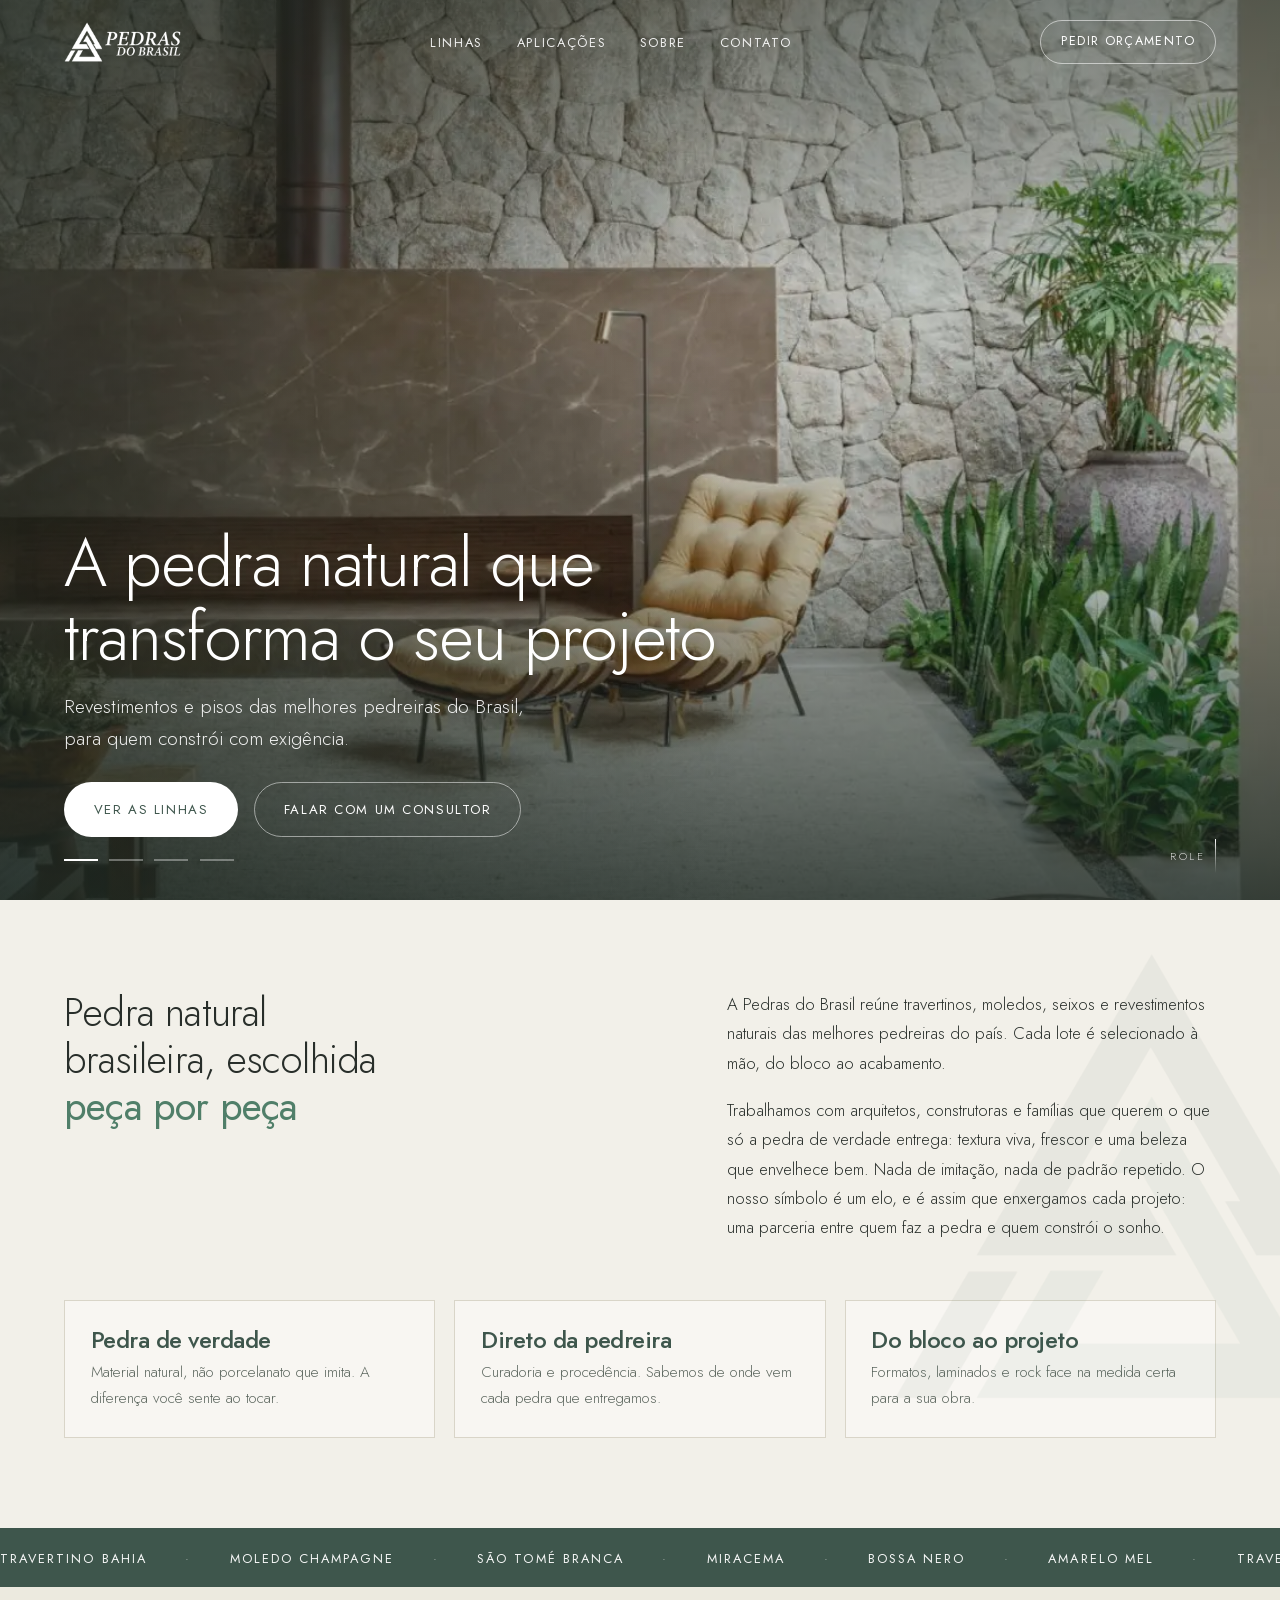
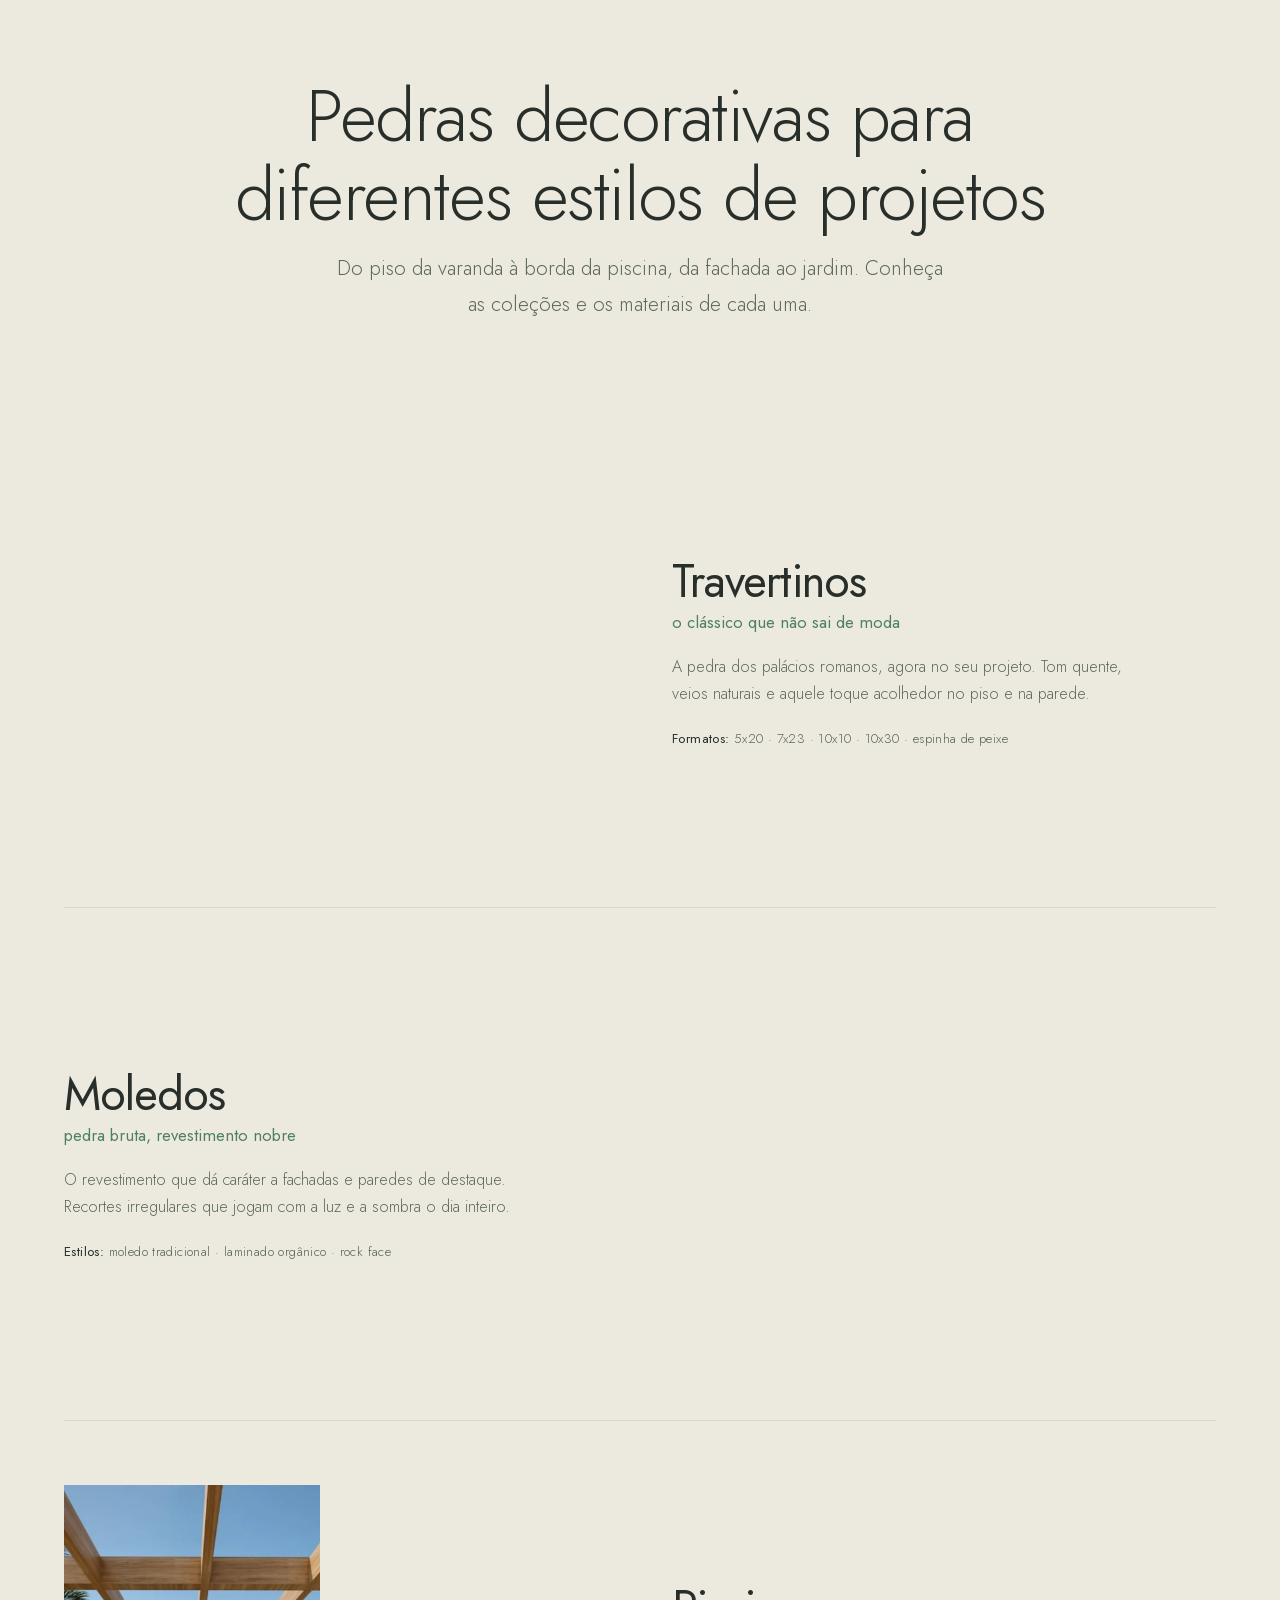
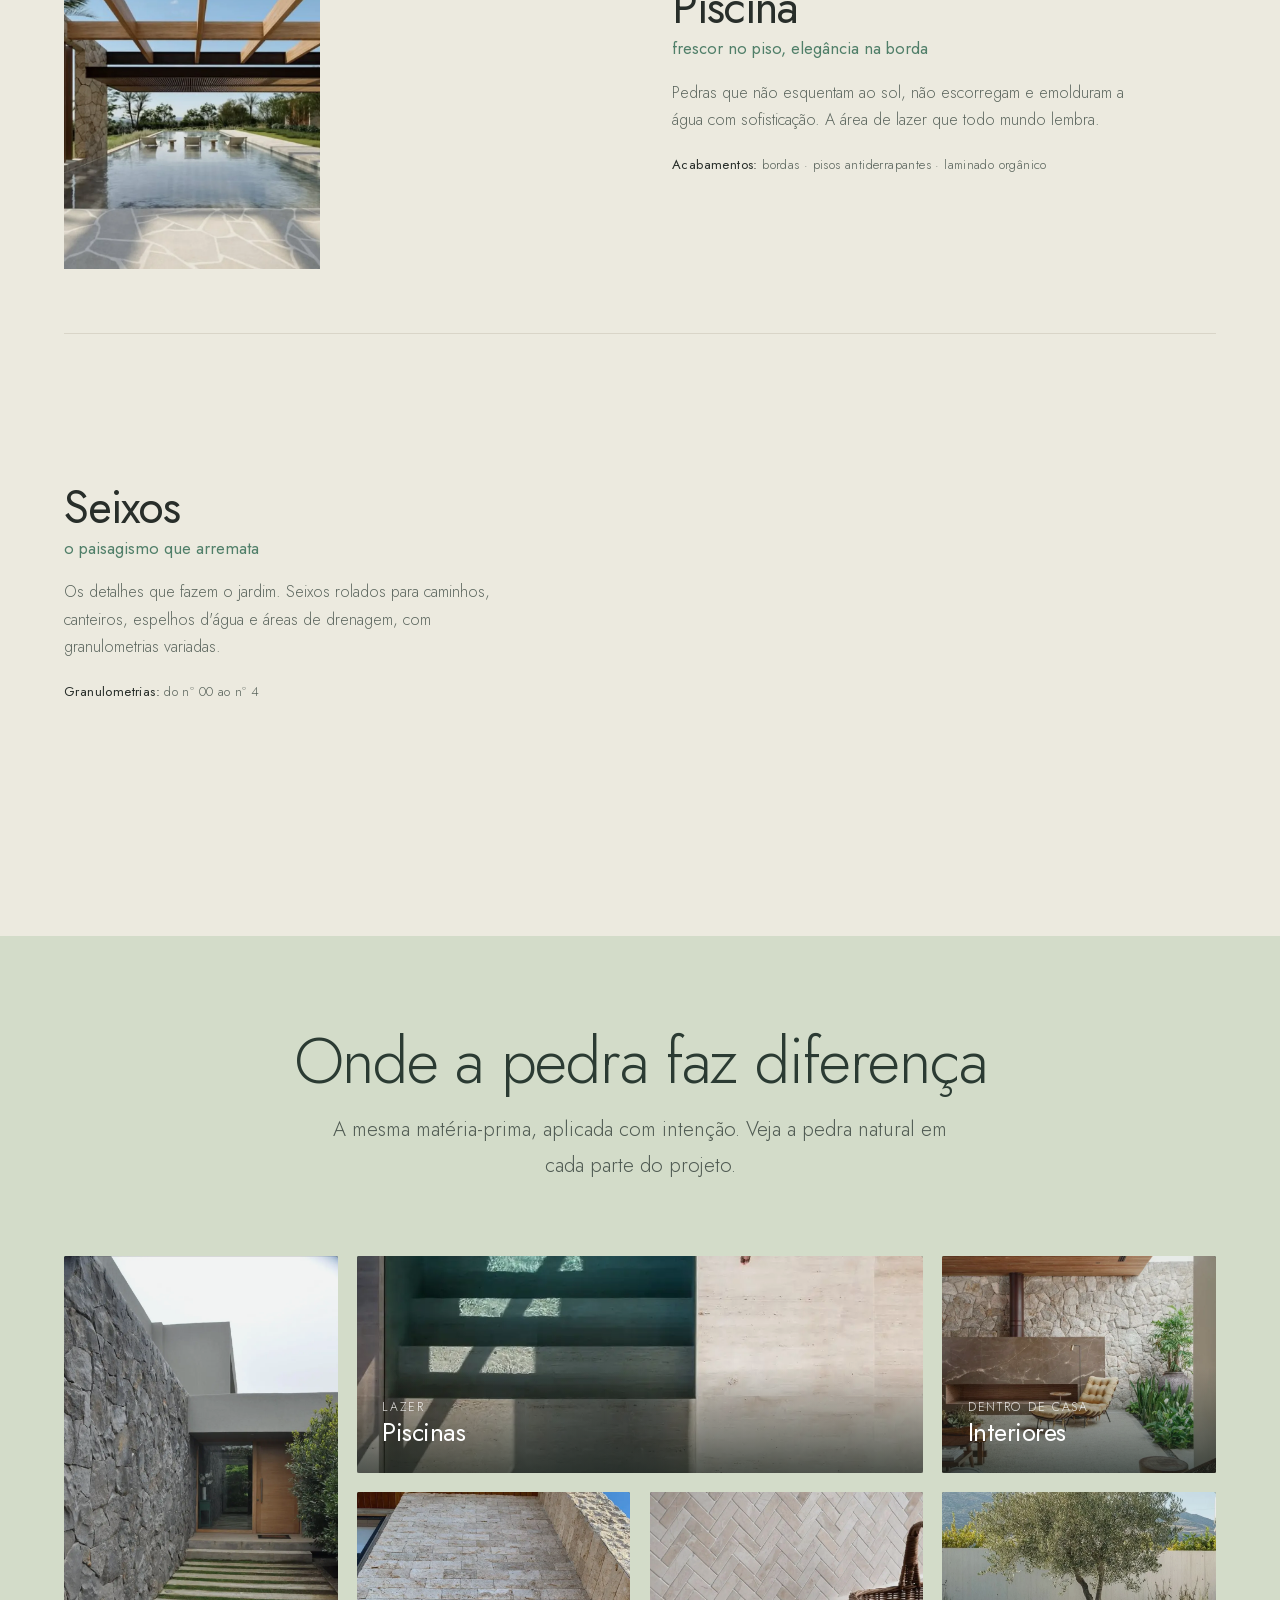
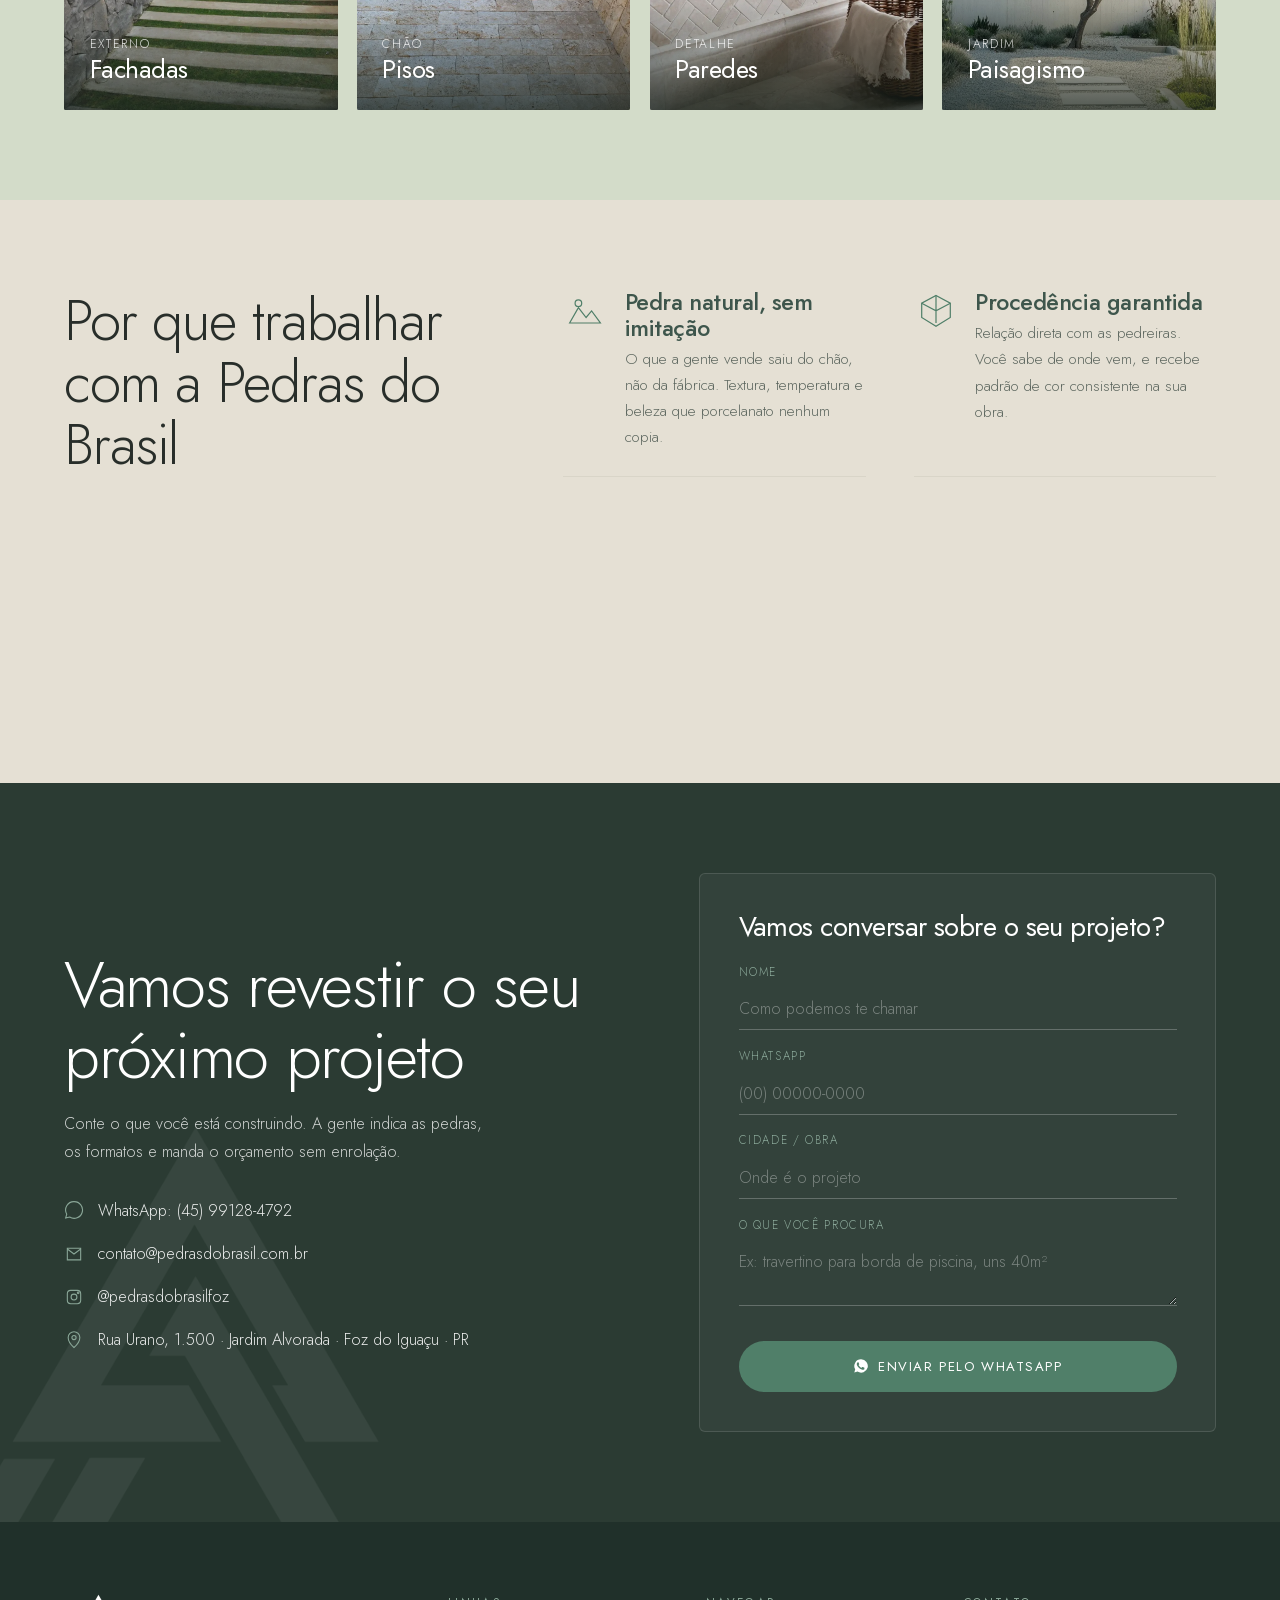
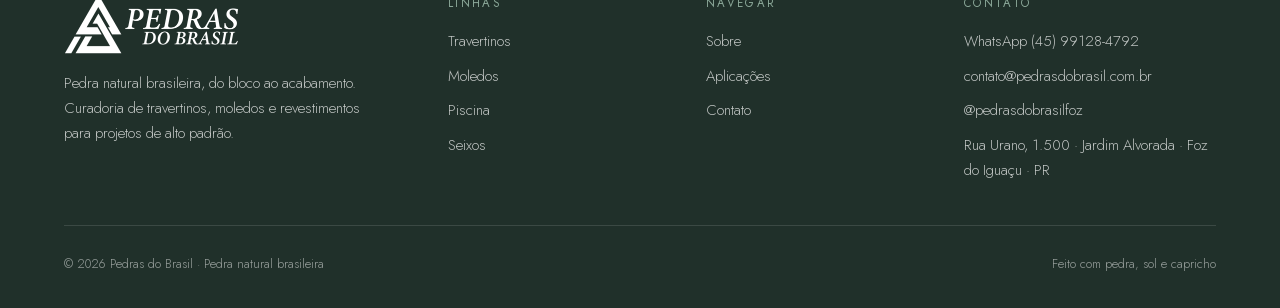
==== index.html @ e1aadc63 "style: pale bamboo green for the aplicacoes section Swaps the dark verde-800 block for a washed-out " ====
<!DOCTYPE html>
<html lang="pt-BR">
<head>
<meta charset="UTF-8">
<meta name="viewport" content="width=device-width, initial-scale=1">
<script>document.documentElement.className='js';</script>
<title>Pedras do Brasil · Revestimentos e pisos em pedra natural</title>
<meta name="description" content="Travertinos, moledos, revestimentos para piscina, calçadas e seixos em pedra natural brasileira. Curadoria de pedras das melhores pedreiras do país para projetos de alto padrão.">
<meta name="theme-color" content="#3e564c">
<link rel="icon" href="favicon.ico?v=4" sizes="any">
<link rel="icon" href="favicon-256.png?v=4" type="image/png">
<link rel="apple-touch-icon" href="favicon-256.png?v=4">

<!-- Fontes self-hosted -->
<link rel="preload" href="assets/fonts/jost-latin.woff2" as="font" type="font/woff2" crossorigin>
<link rel="preload" as="image" href="assets/img/hero-1-varanda.webp" fetchpriority="high">

<meta property="og:type" content="website">
<meta property="og:title" content="Pedras do Brasil · Pedra natural para projetos de alto padrão">
<meta property="og:description" content="Travertinos, moledos, piscina, calçadas e seixos em pedra natural brasileira.">
<meta property="og:image" content="assets/img/hero-1-varanda.webp">

<style>
/* fonte self-hosted (Jost variável, latin + latin-ext) */
@font-face{font-family:'Jost';font-style:normal;font-weight:300 500;font-display:swap;src:url('assets/fonts/jost-latinext.woff2') format('woff2');unicode-range:U+0100-02BA,U+02BD-02C5,U+02C7-02CC,U+02CE-02D7,U+02DD-02FF,U+0304,U+0308,U+0329,U+1D00-1DBF,U+1E00-1E9F,U+1EF2-1EFF,U+2020,U+20A0-20AB,U+20AD-20C0,U+2113,U+2C60-2C7F,U+A720-A7FF;}
@font-face{font-family:'Jost';font-style:normal;font-weight:300 500;font-display:swap;src:url('assets/fonts/jost-latin.woff2') format('woff2');unicode-range:U+0000-00FF,U+0131,U+0152-0153,U+02BB-02BC,U+02C6,U+02DA,U+02DC,U+0304,U+0308,U+0329,U+2000-206F,U+2074,U+20AC,U+2122,U+2191,U+2193,U+2212,U+2215,U+FEFF,U+FFFD;}
:root{
  --verde-900:#2b3b33; --verde-800:#3e564c; --verde-700:#465f54; --verde-600:#507f69; --verde-400:#8aa798;
  --verde-bambu:#d3dcc9; --bambu-texto:#4f5a52;
  --areia:#f2f0e9; --areia-2:#eceadf; --pedra:#e5e0d4; --linha:#d9d5c8;
  --tinta:#282e2a; --tinta-suave:#5d675f; --branco:#fbfaf6;
  --serif:'Jost','Helvetica Neue',Arial,sans-serif;
  --sans:'Jost','Helvetica Neue',Arial,sans-serif;
  --ease:cubic-bezier(.22,.61,.36,1);
  --gut:clamp(1.25rem,5vw,5.5rem);
  --maxw:1360px;
}
*{margin:0;padding:0;box-sizing:border-box}
html{-webkit-text-size-adjust:100%;scroll-behavior:smooth}
body{
  font-family:var(--sans); font-weight:300; color:var(--tinta); background:var(--areia);
  line-height:1.7; -webkit-font-smoothing:antialiased; text-rendering:optimizeLegibility;
  overflow-x:hidden;
}
img{display:block;max-width:100%;height:auto}
a{color:inherit;text-decoration:none}
::selection{background:var(--verde-600);color:#fff}
.container{width:100%;max-width:var(--maxw);margin-inline:auto;padding-inline:var(--gut)}

/* tipografia base */
h1,h2,h3{font-family:var(--serif);font-weight:300;line-height:1.1;letter-spacing:-.02em}
.em{color:var(--verde-600);font-weight:400}
.label{font-family:var(--sans);font-weight:400;font-size:.7rem;letter-spacing:.26em;text-transform:uppercase}
.lead{font-size:clamp(1.05rem,1.6vw,1.28rem);line-height:1.75;color:var(--tinta-suave);font-weight:300}

/* ============ NAV ============ */
.nav{position:fixed;inset:0 0 auto 0;z-index:60;transition:background .5s var(--ease),box-shadow .5s var(--ease)}
.nav__in{display:flex;align-items:center;justify-content:space-between;height:84px}
.nav__brand{position:relative;display:inline-flex;line-height:0}
.nav__logo{height:40px;width:auto;transition:opacity .4s}
.nav__logo--dark{position:absolute;top:0;left:0;opacity:0}
.nav__links{display:flex;align-items:center;gap:2.1rem;list-style:none}
.nav__links a{font-family:var(--sans);font-weight:400;font-size:.8rem;letter-spacing:.13em;text-transform:uppercase;color:#fff;opacity:.9;transition:opacity .3s,color .3s;position:relative}
.nav__links a::after{content:"";position:absolute;left:0;bottom:-6px;height:1px;width:0;background:currentColor;transition:width .35s var(--ease)}
.nav__links a:hover{opacity:1}.nav__links a:hover::after{width:100%}
.nav__cta{font-family:var(--sans);font-weight:400;font-size:.78rem;letter-spacing:.11em;text-transform:uppercase;
  border:1px solid rgba(255,255,255,.55);color:#fff;padding:.62rem 1.25rem;border-radius:100px;transition:all .35s var(--ease)}
.nav__cta:hover{background:#fff;color:var(--verde-800);border-color:#fff}
.nav__burger{display:none;background:none;border:0;cursor:pointer;width:34px;height:24px;position:relative}
.nav__burger span{position:absolute;left:0;height:1.6px;width:100%;background:#fff;transition:.35s var(--ease)}
.nav__burger span:nth-child(1){top:3px}.nav__burger span:nth-child(2){top:11px}.nav__burger span:nth-child(3){top:19px}

/* nav sólida (scrolled) */
.nav.is-solid{background:var(--areia);box-shadow:0 1px 0 var(--linha)}
.nav.is-solid .nav__logo--light{opacity:0}
.nav.is-solid .nav__logo--dark{opacity:1}
.nav.is-solid .nav__links a{color:var(--tinta)}
.nav.is-solid .nav__cta{border-color:var(--verde-800);color:var(--verde-800)}
.nav.is-solid .nav__cta:hover{background:var(--verde-800);color:#fff}
.nav.is-solid .nav__burger span{background:var(--verde-800)}

/* ============ HERO ============ */
.hero{position:relative;height:100svh;min-height:600px;overflow:hidden;background:var(--verde-900)}
.hero__slides{position:absolute;inset:0}
.hero__slide{position:absolute;inset:0;opacity:0;transition:opacity 1.4s var(--ease)}
.hero__slide.is-active{opacity:1}
.hero__img{width:100%;height:100%;object-fit:cover;transform:scale(1.04)}
.hero.kb .hero__slide.is-active .hero__img{transform:scale(1.12);transition:transform 7s linear}
.hero__scrim{position:absolute;inset:0;
  background:linear-gradient(180deg,rgba(31,43,37,.55) 0%,rgba(31,43,37,.18) 34%,rgba(31,43,37,.30) 62%,rgba(28,39,33,.82) 100%)}
.hero__scrim::after{content:"";position:absolute;inset:0;background:linear-gradient(90deg,rgba(28,39,33,.55),transparent 58%)}
.hero__wrap{position:absolute;inset:auto 0 0 0;padding-bottom:clamp(3rem,7vh,6rem)}
.hero__leads{position:relative;display:grid}
.hero__lead{grid-area:1/1;opacity:0;transform:translateY(22px);transition:opacity 1s var(--ease),transform 1.1s var(--ease);pointer-events:none}
.hero__lead.is-active{opacity:1;transform:none;pointer-events:auto}
.hero__title{color:#fff;font-weight:300;font-size:clamp(2.5rem,5.3vw,5.2rem);max-width:26ch;text-wrap:balance;text-shadow:0 2px 40px rgba(20,28,24,.35)}
.hero__sub{color:rgba(255,255,255,.92);font-size:clamp(1rem,1.5vw,1.26rem);font-weight:300;max-width:44ch;margin-top:1rem}
.hero__actions{display:flex;flex-wrap:wrap;gap:1rem;margin-top:1.7rem;align-items:center}
.btn{font-family:var(--sans);font-weight:400;font-size:.82rem;letter-spacing:.12em;text-transform:uppercase;
  display:inline-flex;align-items:center;gap:.6rem;padding:.95rem 1.8rem;border-radius:100px;transition:all .38s var(--ease);cursor:pointer;border:1px solid transparent}
.btn--solid{background:#fff;color:var(--verde-800)}
.btn--solid:hover{background:var(--verde-600);color:#fff}
.btn--ghost{border-color:rgba(255,255,255,.5);color:#fff}
.btn--ghost:hover{background:rgba(255,255,255,.1);border-color:#fff}
.btn--wa{background:var(--verde-600);color:#fff}
.btn--wa:hover{background:var(--verde-700)}
.btn svg{width:16px;height:16px;flex:none}
.hero__foot{position:absolute;left:0;right:0;bottom:clamp(1.4rem,3vh,2.2rem);display:flex;align-items:center;justify-content:space-between}
.hero__dots{display:flex;gap:.7rem;list-style:none}
.hero__dots button{width:34px;height:2px;background:rgba(255,255,255,.35);border:0;padding:0;cursor:pointer;position:relative;overflow:hidden}
.hero__dots button::after{content:"";position:absolute;inset:0;width:0;background:#fff}
.hero__dots li.is-active button::after{width:100%;transition:width 6s linear}
.hero__scroll{color:rgba(255,255,255,.8);font-size:.68rem;letter-spacing:.24em;text-transform:uppercase;display:flex;align-items:center;gap:.6rem}
.hero__scroll span{display:block;width:1px;height:34px;background:linear-gradient(#fff,transparent);animation:drop 2.2s var(--ease) infinite}
@keyframes drop{0%{transform:scaleY(0);transform-origin:top}45%{transform:scaleY(1);transform-origin:top}55%{transform:scaleY(1);transform-origin:bottom}100%{transform:scaleY(0);transform-origin:bottom}}

/* ============ reveal ============ */
.rv{opacity:1}
html.js .rv{opacity:0;transform:translateY(30px);transition:opacity 1s var(--ease),transform 1.1s var(--ease)}
html.js .rv.in{opacity:1;transform:none}
.rv-d1{transition-delay:.08s}.rv-d2{transition-delay:.16s}.rv-d3{transition-delay:.24s}.rv-d4{transition-delay:.32s}

/* ============ MARCA / INTRO ============ */
.section{padding-block:clamp(4.5rem,10vh,9rem)}
section[id]{scroll-margin-top:88px}
.marca{position:relative;background:var(--areia)}
.marca__sym{position:absolute;right:-4%;top:8%;width:min(38vw,440px);opacity:.05;pointer-events:none}
.marca__grid{display:grid;grid-template-columns:1fr;gap:clamp(1.4rem,4vw,3.5rem);position:relative}
.marca__head{max-width:none}
.marca__head h2{font-size:clamp(1.9rem,3.1vw,3rem);font-weight:300;line-height:1.18;letter-spacing:-.02em;max-width:26ch;text-wrap:balance}
.marca__body{max-width:62ch}
.marca__body p{font-size:1.05rem;line-height:1.75}
.marca__body p+p{margin-top:1.1rem}
.pillars{display:grid;grid-template-columns:repeat(3,1fr);gap:clamp(1.2rem,3vw,2.6rem);margin-top:clamp(2.2rem,5vw,3.6rem);border-top:1px solid var(--linha);padding-top:clamp(1.8rem,4vw,2.8rem)}
.pillar h3{font-size:1.5rem;font-weight:500;color:var(--verde-800)}
.pillar p{font-size:.95rem;color:var(--tinta-suave);margin-top:.4rem}
@media(min-width:760px){
  .pillars{border-top:none;padding-top:0;gap:clamp(1rem,1.5vw,1.4rem)}
  .pillar{border:1px solid var(--linha);border-radius:0;padding:clamp(1.5rem,2vw,2.1rem);background:rgba(255,255,255,.4)}
}
@media(min-width:900px){
  .marca__grid{grid-template-columns:1.25fr 1fr;align-items:start}
  /* quebra controlada em 3 linhas no desktop */
  .marca__head h2{max-width:none;text-wrap:initial}
  .marca__head h2 .ln{display:block}
}

/* ============ LINHAS ============ */
.linhas{background:var(--areia-2)}
.sec-head{max-width:var(--maxw);margin-inline:auto;padding-inline:var(--gut);margin-bottom:clamp(2.5rem,6vw,4.5rem)}
.sec-head h2{font-size:clamp(2.2rem,5vw,4.2rem);font-weight:300;max-width:15ch}
.sec-head p{margin-top:1rem;max-width:52ch}
#linhas .sec-head h2{max-width:none;font-size:clamp(2.4rem,5.6vw,4.8rem)}
/* título + subtítulo centralizados (só o cabeçalho da seção) */
.sec-head--center{text-align:center}
.sec-head--center h2{max-width:22ch;margin-inline:auto;text-wrap:balance}
.sec-head--center p{margin-inline:auto}
#linhas .sec-head--center h2{max-width:24ch}
/* crossfade estático de fotos dentro de cada linha */
.xfade{position:relative;width:100%;aspect-ratio:2/3;overflow:hidden}
.xfade img{position:absolute;inset:0;width:100%;height:100%;object-fit:cover;opacity:0;
  animation:xfade 13.5s var(--ease) infinite}
.xfade img:nth-child(1){animation-delay:0s}
.xfade img:nth-child(2){animation-delay:4.5s}
.xfade img:nth-child(3){animation-delay:9s}
@keyframes xfade{0%{opacity:1}30%{opacity:1}35%{opacity:0}95%{opacity:0}100%{opacity:1}}
@media(prefers-reduced-motion:reduce){
  .xfade img{animation:none;opacity:0}
  .xfade img:nth-child(1){opacity:1}
}
.linha{display:grid;grid-template-columns:1fr;gap:clamp(1.5rem,4vw,4rem);align-items:center;padding-block:clamp(2rem,5vw,4rem)}
.linha+.linha{border-top:1px solid var(--linha)}
.linha__media{position:relative;overflow:hidden;border-radius:0}
.linha__media img{width:100%;aspect-ratio:2/3;object-fit:cover;transition:transform 1.4s var(--ease)}
.linha:hover .linha__media img{transform:scale(1.05)}
.linha__num{font-family:var(--sans);font-weight:300;font-size:.8rem;letter-spacing:.2em;color:var(--verde-600)}
.linha__name{font-size:clamp(2rem,3.6vw,3.1rem);font-weight:400;margin:.35rem 0 .1rem}
.linha__tag{font-family:var(--sans);font-weight:400;font-size:1.05rem;color:var(--verde-600);margin-bottom:1rem}
.linha__desc{max-width:46ch;color:var(--tinta-suave);font-size:1rem}
.linha__mats{display:flex;flex-wrap:wrap;gap:.5rem;margin-top:1.4rem}
.chip{font-family:var(--sans);font-weight:300;font-size:.78rem;letter-spacing:.02em;color:var(--verde-800);
  border:1px solid var(--linha);border-radius:100px;padding:.34rem .85rem;background:rgba(255,255,255,.5);transition:.3s}
.chip:hover{border-color:var(--verde-600);color:var(--verde-700)}
.linha__meta{margin-top:1.3rem;font-size:.82rem;letter-spacing:.03em;color:var(--tinta-suave)}
.linha__meta b{font-weight:400;color:var(--tinta)}
@media(min-width:860px){
  .linha{grid-template-columns:1fr 1fr;gap:clamp(3rem,5vw,5.5rem)}
  /* foto estreita, encostada na margem externa da seção */
  .linha__media{width:100%;max-width:clamp(230px,20vw,300px);justify-self:start}
  .linha:nth-child(even) .linha__media{order:2;justify-self:end}
}

/* ============ AMOSTRAS ============ */
.amostras{background:var(--verde-800);color:#fff;position:relative;overflow:hidden}
.amostras .sec-head h2{color:#fff}
.amostras .sec-head p{color:rgba(255,255,255,.72)}
.swgrid{display:grid;grid-template-columns:repeat(2,1fr);gap:clamp(.9rem,2.2vw,1.8rem)}
.sw{position:relative}
.sw__disc{aspect-ratio:1;border-radius:50%;overflow:hidden;box-shadow:0 20px 50px rgba(0,0,0,.28);position:relative}
.sw__disc img{width:100%;height:100%;object-fit:cover;transition:transform 1.2s var(--ease)}
.sw:hover .sw__disc img{transform:scale(1.09)}
.sw__disc.is-tone{display:block}
.sw__name{text-align:center;margin-top:.9rem;font-family:var(--serif);font-size:1.12rem;font-weight:400;white-space:nowrap}
.sw__type{text-align:center;font-family:var(--sans);font-weight:300;font-size:.72rem;letter-spacing:.16em;text-transform:uppercase;color:var(--verde-400);margin-top:.15rem}
.amostras__note{margin-top:clamp(2.4rem,5vw,3.6rem);display:flex;flex-wrap:wrap;gap:1.2rem;align-items:center;justify-content:space-between;border-top:1px solid rgba(255,255,255,.16);padding-top:2rem}
.amostras__note p{font-family:var(--sans);font-weight:300;font-size:clamp(1.15rem,2vw,1.6rem);max-width:26ch;line-height:1.4}
@media(min-width:760px){.swgrid{grid-template-columns:repeat(5,1fr)}}

/* ============ APLICAÇÕES ============ */
.aplic{background:var(--verde-bambu);position:relative;overflow:hidden}
.aplic .sec-head h2{color:var(--verde-900)}
.aplic .sec-head p{color:var(--bambu-texto)}
.aplic__grid{display:grid;grid-template-columns:repeat(2,1fr);gap:clamp(.7rem,1.6vw,1.2rem)}
.apl{position:relative;overflow:hidden;border-radius:2px;background:var(--verde-900)}
.apl img{width:100%;height:100%;object-fit:cover;transition:transform 1.5s var(--ease);opacity:.94}
.apl:hover img{transform:scale(1.06);opacity:1}
.apl__cap{position:absolute;left:0;bottom:0;right:0;padding:clamp(1rem,2vw,1.6rem);
  background:linear-gradient(transparent,rgba(24,34,29,.72));color:#fff}
.apl__cap h3{font-size:clamp(1.3rem,2vw,1.9rem);font-weight:400}
.apl__cap span{font-size:.76rem;letter-spacing:.14em;text-transform:uppercase;color:rgba(255,255,255,.8);font-family:var(--sans);font-weight:300}
.apl{aspect-ratio:4/3}
@media(min-width:820px){
  .apl{aspect-ratio:auto}
  .aplic__grid{grid-template-columns:repeat(4,1fr);grid-auto-rows:clamp(155px,17vw,235px);
    grid-template-areas:"fac pis pis int" "fac pi2 par pai"}
  .apl--fac{grid-area:fac}.apl--pis{grid-area:pis}.apl--int{grid-area:int}
  .apl--pisos{grid-area:pi2}.apl--par{grid-area:par}.apl--pai{grid-area:pai}
}

/* ============ DIFERENCIAIS ============ */
.dif{background:var(--pedra)}
.dif__grid{display:grid;grid-template-columns:1fr;gap:clamp(1.6rem,4vw,3rem)}
.dif__head h2{font-size:clamp(2rem,4.4vw,3.6rem);font-weight:300;max-width:14ch}
.dif__items{display:grid;grid-template-columns:1fr;gap:1.6rem}
.dif__item{display:flex;gap:1.1rem;align-items:flex-start;padding-bottom:1.6rem;border-bottom:1px solid var(--linha)}
.dif__item:last-child{border-bottom:0}
.dif__ic{flex:none;width:44px;height:44px;color:var(--verde-600)}
.dif__ic svg{width:100%;height:100%;stroke:currentColor;stroke-width:1.1;fill:none}
.dif__item h3{font-size:1.45rem;font-weight:500;color:var(--verde-800)}
.dif__item p{font-size:.96rem;color:var(--tinta-suave);margin-top:.3rem;max-width:44ch}
@media(min-width:760px){.dif__items{grid-template-columns:1fr 1fr;gap:1.8rem 3rem}}
@media(min-width:1000px){.dif__grid{grid-template-columns:.8fr 1.2fr;gap:4rem;align-items:start}}

/* ============ CONTATO ============ */
.contato{background:var(--verde-900);color:#fff;position:relative;overflow:hidden}
.contato__sym{position:absolute;left:-6%;bottom:-10%;width:min(40vw,460px);opacity:.06;pointer-events:none}
.contato__grid{display:grid;grid-template-columns:1fr;gap:clamp(2.4rem,5vw,4.5rem);position:relative}
.contato__head h2{font-size:clamp(2.4rem,5vw,4.4rem);font-weight:300;max-width:14ch}
.contato__head p{margin-top:1.2rem;max-width:42ch;color:rgba(255,255,255,.78)}
.contato__info{margin-top:2rem;display:flex;flex-direction:column;gap:1rem}
.ci{display:flex;align-items:center;gap:.85rem;color:rgba(255,255,255,.9);font-size:1rem;font-weight:300}
.ci svg{width:20px;height:20px;stroke:var(--verde-400);stroke-width:1.3;fill:none;flex:none}
.ci a:hover{color:#fff}
.form{background:rgba(255,255,255,.04);border:1px solid rgba(255,255,255,.12);border-radius:6px;padding:clamp(1.5rem,3vw,2.4rem)}
.form h3{font-size:1.7rem;font-weight:400;margin-bottom:1.3rem}
.field{margin-bottom:1.05rem}
.field label{display:block;font-family:var(--sans);font-weight:300;font-size:.72rem;letter-spacing:.14em;text-transform:uppercase;color:var(--verde-400);margin-bottom:.4rem}
.field input,.field textarea{width:100%;background:transparent;border:0;border-bottom:1px solid rgba(255,255,255,.24);
  color:#fff;font-family:var(--sans);font-weight:300;font-size:1rem;padding:.55rem 0;transition:border-color .3s}
.field input:focus,.field textarea:focus{outline:0;border-color:var(--verde-400)}
.field textarea{resize:vertical;min-height:64px}
.field input::placeholder,.field textarea::placeholder{color:rgba(255,255,255,.35)}
.form .btn{width:100%;justify-content:center;margin-top:.6rem}
@media(min-width:920px){.contato__grid{grid-template-columns:1.05fr .95fr;align-items:center}}

/* ============ FOOTER ============ */
.footer{background:#20302a;color:rgba(255,255,255,.72);padding-block:clamp(3rem,6vw,4.5rem) 2rem}
.footer__top{display:grid;grid-template-columns:1fr;gap:2.4rem;padding-bottom:2.6rem;border-bottom:1px solid rgba(255,255,255,.12)}
.footer__logo{height:60px;width:auto;margin-bottom:1.1rem}
.footer__col h4{font-family:var(--sans);font-weight:400;font-size:.72rem;letter-spacing:.2em;text-transform:uppercase;color:var(--verde-400);margin-bottom:1rem}
.footer__col ul{list-style:none;display:flex;flex-direction:column;gap:.6rem}
.footer__col a,.footer__col li{font-size:.92rem;font-weight:300}
.footer__col a:hover{color:#fff}
.footer__blurb{font-size:.92rem;font-weight:300;max-width:34ch;line-height:1.7}
.footer__bar{display:flex;flex-wrap:wrap;gap:1rem;justify-content:space-between;align-items:center;padding-top:1.8rem;font-size:.78rem;font-weight:300;color:rgba(255,255,255,.5)}
.footer__bar a{color:rgba(255,255,255,.5)}.footer__bar a:hover{color:#fff}
@media(min-width:760px){.footer__top{grid-template-columns:1.6fr 1fr 1fr 1.2fr;gap:3rem}}

/* marquee fino de nomes de pedra */
.strip{background:var(--verde-800);color:#fff;overflow:hidden;padding-block:1rem;white-space:nowrap}
.strip__track{display:inline-flex;gap:2.4rem;animation:marq 34s linear infinite;will-change:transform}
.strip span{font-family:var(--sans);font-weight:400;font-size:.8rem;letter-spacing:.16em;text-transform:uppercase;opacity:.95}
.strip span::after{content:"·";margin-left:2.4rem;opacity:.5}
@keyframes marq{to{transform:translateX(-50%)}}

/* mobile menu */
@media(max-width:900px){
  .nav__links,.nav__cta{display:none}
  .nav__burger{display:block}
  .mobile{position:fixed;inset:0;z-index:70;background:var(--verde-800);display:flex;flex-direction:column;justify-content:center;align-items:center;gap:1.6rem;
    opacity:0;visibility:hidden;transition:opacity .5s var(--ease),visibility .5s}
  .mobile.open{opacity:1;visibility:visible}
  .mobile a{color:#fff;font-family:var(--serif);font-size:2rem;font-weight:300}
  .mobile .btn{margin-top:1rem}
  .mobile__close{position:absolute;top:26px;right:var(--gut);background:none;border:0;color:#fff;font-size:2rem;cursor:pointer;line-height:1}
}
@media(min-width:901px){.mobile{display:none}}
@media(prefers-reduced-motion:reduce){*{animation-duration:.001s!important;transition-duration:.001s!important}}
</style>
</head>
<body>

<!-- ===================== NAV ===================== -->
<header class="nav" id="nav">
  <div class="container nav__in">
    <a href="#topo" class="nav__brand" aria-label="Pedras do Brasil">
      <img src="assets/img/logo-horizontal-branco.png" alt="Pedras do Brasil" class="nav__logo nav__logo--light" width="117" height="40">
      <img src="assets/img/logo-horizontal.png" alt="" aria-hidden="true" class="nav__logo nav__logo--dark" width="117" height="40">
    </a>
    <nav aria-label="Principal">
      <ul class="nav__links">
        <li><a href="#linhas">Linhas</a></li>
        <li hidden><a href="#amostras">Amostras</a></li>
        <li><a href="#aplicacoes">Aplicações</a></li>
        <li><a href="#marca">Sobre</a></li>
        <li><a href="#contato">Contato</a></li>
      </ul>
    </nav>
    <a href="#contato" class="nav__cta">Pedir orçamento</a>
    <button class="nav__burger" id="burger" aria-label="Abrir menu"><span></span><span></span><span></span></button>
  </div>
</header>

<div class="mobile" id="mobile">
  <button class="mobile__close" id="mclose" aria-label="Fechar menu">&times;</button>
  <a href="#linhas">Linhas</a>
  <a href="#amostras" hidden>Amostras</a>
  <a href="#aplicacoes">Aplicações</a>
  <a href="#marca">Sobre</a>
  <a href="#contato">Contato</a>
  <a href="#contato" class="btn btn--solid">Pedir orçamento</a>
</div>

<!-- ===================== HERO ===================== -->
<section class="hero" id="topo">
  <div class="hero__slides" id="slides">
    <div class="hero__slide is-active"><img src="assets/img/hero-1-varanda.webp" alt="Varanda revestida em moledo natural" class="hero__img" fetchpriority="high" width="1360" height="1700" style="object-position:center 55%"></div>
    <div class="hero__slide"><img data-src="assets/img/hero-2-fachada.webp" alt="Fachada em pedra natural bruta" class="hero__img" width="1300" height="1957" style="object-position:center 50%"></div>
    <div class="hero__slide"><img data-src="assets/img/hero-3-piscina.webp" alt="Borda de piscina em travertino" class="hero__img" width="1200" height="1801" style="object-position:center 40%"></div>
    <div class="hero__slide"><img data-src="assets/img/hero-4-travertino.webp" alt="Parede em travertino espinha de peixe" class="hero__img" width="1300" height="1508" style="object-position:center 45%"></div>
  </div>
  <div class="hero__scrim"></div>
  <div class="container hero__wrap">
    <div class="hero__leads" id="leads">
      <div class="hero__lead is-active">
        <h1 class="hero__title">A pedra natural que transforma o seu projeto</h1>
        <p class="hero__sub">Revestimentos e pisos das melhores pedreiras do Brasil, para quem constrói com exigência.</p>
      </div>
      <div class="hero__lead">
        <h1 class="hero__title">Fachadas com a força da pedra bruta</h1>
        <p class="hero__sub">Moledos e mosaicos que dão textura, sombra e presença à arquitetura.</p>
      </div>
      <div class="hero__lead">
        <h1 class="hero__title">A borda certa para a sua piscina</h1>
        <p class="hero__sub">Travertino e pedras naturais que ficam frescas ao pé e bonitas o ano inteiro.</p>
      </div>
      <div class="hero__lead">
        <h1 class="hero__title">Travertino, do piso à parede</h1>
        <p class="hero__sub">O tom quente da pedra em cada ambiente, do banho à área externa.</p>
      </div>
    </div>
    <div class="hero__actions">
      <a href="#linhas" class="btn btn--solid">Ver as linhas</a>
      <a href="#contato" class="btn btn--ghost">Falar com um consultor</a>
    </div>
  </div>
  <div class="container hero__foot">
    <ul class="hero__dots" id="dots"></ul>
    <div class="hero__scroll">Role<span></span></div>
  </div>
</section>

<!-- ===================== MARCA ===================== -->
<section class="section marca" id="marca">
  <img src="assets/img/simbolo.png" alt="" aria-hidden="true" class="marca__sym" width="440" height="452" loading="lazy">
  <div class="container marca__grid">
    <div class="marca__head rv">
      <h2><span class="ln">Pedra natural</span> <span class="ln">brasileira, escolhida</span> <span class="ln em">peça por peça</span></h2>
    </div>
    <div class="marca__body rv rv-d1">
      <p>A Pedras do Brasil reúne travertinos, moledos, seixos e revestimentos naturais das melhores pedreiras do país. Cada lote é selecionado à mão, do bloco ao acabamento.</p>
      <p>Trabalhamos com arquitetos, construtoras e famílias que querem o que só a pedra de verdade entrega: textura viva, frescor e uma beleza que envelhece bem. Nada de imitação, nada de padrão repetido. O nosso símbolo é um elo, e é assim que enxergamos cada projeto: uma parceria entre quem faz a pedra e quem constrói o sonho.</p>
    </div>
  </div>
  <div class="container">
    <div class="pillars">
      <div class="pillar rv rv-d1"><h3>Pedra de verdade</h3><p>Material natural, não porcelanato que imita. A diferença você sente ao tocar.</p></div>
      <div class="pillar rv rv-d2"><h3>Direto da pedreira</h3><p>Curadoria e procedência. Sabemos de onde vem cada pedra que entregamos.</p></div>
      <div class="pillar rv rv-d3"><h3>Do bloco ao projeto</h3><p>Formatos, laminados e rock face na medida certa para a sua obra.</p></div>
    </div>
  </div>
</section>

<!-- marquee de pedras -->
<div class="strip" aria-hidden="true">
  <div class="strip__track">
    <span>Travertino Bahia</span><span>Moledo Champagne</span><span>São Tomé Branca</span><span>Miracema</span><span>Bossa Nero</span><span>Amarelo Mel</span><span>Travertino Romano</span><span>Rosê</span><span>Seixo Branco</span><span>Ardósia Grafite</span>
    <span>Travertino Bahia</span><span>Moledo Champagne</span><span>São Tomé Branca</span><span>Miracema</span><span>Bossa Nero</span><span>Amarelo Mel</span><span>Travertino Romano</span><span>Rosê</span><span>Seixo Branco</span><span>Ardósia Grafite</span>
  </div>
</div>

<!-- ===================== LINHAS ===================== -->
<section class="section linhas" id="linhas">
  <div class="sec-head sec-head--center rv">
    <h2>Pedras decorativas para diferentes estilos de projetos</h2>
    <p class="lead">Do piso da varanda à borda da piscina, da fachada ao jardim. Conheça as coleções e os materiais de cada uma.</p>
  </div>

  <div class="container">
    <!-- 1 travertinos -->
    <article class="linha rv">
      <div class="linha__media">
        <div class="xfade">
          <img src="assets/img/linha-travertinos-1.webp" alt="Parede em travertino rock face" loading="lazy" width="900" height="1350">
          <img src="assets/img/linha-travertinos-2.webp" alt="" aria-hidden="true" loading="lazy" width="900" height="1350">
          <img src="assets/img/linha-travertinos-3.webp" alt="" aria-hidden="true" loading="lazy" width="900" height="1350">
        </div>
      </div>
      <div class="linha__txt">
        <h3 class="linha__name">Travertinos</h3>
        <p class="linha__tag">o clássico que não sai de moda</p>
        <p class="linha__desc">A pedra dos palácios romanos, agora no seu projeto. Tom quente, veios naturais e aquele toque acolhedor no piso e na parede.</p>
        <p class="linha__meta"><b>Formatos:</b> 5x20 · 7x23 · 10x10 · 10x30 · espinha de peixe</p>
      </div>
    </article>

    <!-- 2 moledos -->
    <article class="linha rv">
      <div class="linha__media">
        <div class="xfade">
          <img src="assets/img/linha-moledos-1.webp" alt="Parede interna revestida em moledo" loading="lazy" width="900" height="1350">
          <img src="assets/img/linha-moledos-2.webp" alt="" aria-hidden="true" loading="lazy" width="900" height="1350">
          <img src="assets/img/linha-moledos-3.webp" alt="" aria-hidden="true" loading="lazy" width="900" height="1350">
        </div>
      </div>
      <div class="linha__txt">
        <h3 class="linha__name">Moledos</h3>
        <p class="linha__tag">pedra bruta, revestimento nobre</p>
        <p class="linha__desc">O revestimento que dá caráter a fachadas e paredes de destaque. Recortes irregulares que jogam com a luz e a sombra o dia inteiro.</p>
        <p class="linha__meta"><b>Estilos:</b> moledo tradicional · laminado orgânico · rock face</p>
      </div>
    </article>

    <!-- 3 piscina -->
    <article class="linha rv">
      <div class="linha__media"><img src="assets/img/linha-piscina-1.webp" alt="Piscina com borda em pedra natural" loading="lazy" width="900" height="1350"></div>
      <div class="linha__txt">
        <h3 class="linha__name">Piscina</h3>
        <p class="linha__tag">frescor no piso, elegância na borda</p>
        <p class="linha__desc">Pedras que não esquentam ao sol, não escorregam e emolduram a água com sofisticação. A área de lazer que todo mundo lembra.</p>
        <p class="linha__meta"><b>Acabamentos:</b> bordas · pisos antiderrapantes · laminado orgânico</p>
      </div>
    </article>

    <!-- 4 calçadas — OCULTO POR ORA (descomentar quando houver fotos) -->
    <!--
    <article class="linha rv">
      <div class="linha__media"><img src="assets/img/linha-calcadas.webp" alt="Piso externo em pedra natural com oliveira" loading="lazy" width="1000" height="1061"></div>
      <div class="linha__txt">
        <h3 class="linha__name">Calçadas &amp; Pisos</h3>
        <p class="linha__tag">o chão que conduz o olhar</p>
        <p class="linha__desc">Do passeio ao terraço, pisos naturais que aguentam o tempo e o trânsito sem perder a beleza. Cores para combinar com qualquer fachada.</p>
        <p class="linha__meta"><b>Formatos:</b> 11,5x23 · 15x30 · 40x40</p>
      </div>
    </article>
    -->


    <!-- 5 seixos -->
    <article class="linha rv">
      <div class="linha__media">
        <div class="xfade">
          <img src="assets/img/linha-seixos-1.webp" alt="Jardim com seixos rolados" loading="lazy" width="900" height="1350">
          <img src="assets/img/linha-seixos-2.webp" alt="" aria-hidden="true" loading="lazy" width="900" height="1350">
          <img src="assets/img/linha-seixos-3.webp" alt="" aria-hidden="true" loading="lazy" width="900" height="1350">
        </div>
      </div>
      <div class="linha__txt">
        <h3 class="linha__name">Seixos</h3>
        <p class="linha__tag">o paisagismo que arremata</p>
        <p class="linha__desc">Os detalhes que fazem o jardim. Seixos rolados para caminhos, canteiros, espelhos d'água e áreas de drenagem, com granulometrias variadas.</p>
        <p class="linha__meta"><b>Granulometrias:</b> do nº 00 ao nº 4</p>
      </div>
    </article>
  </div>
</section>

<!-- ===================== AMOSTRAS — OCULTA POR ORA (remover o hidden pra voltar) ===================== -->
<section class="section amostras" id="amostras" hidden>
  <div class="sec-head rv">
    <h2>As pedras da casa</h2>
    <p class="lead">Uma amostra do acervo. Toda pedra natural é única: cada peça chega com a variação de cor e veio que só a natureza faz.</p>
  </div>
  <div class="container">
    <div class="swgrid">
      <div class="sw rv"><div class="sw__disc"><img src="assets/textures/sw-travertino-rustico.webp" alt="Travertino Bahia rock face" loading="lazy" width="560" height="560"></div><p class="sw__name">Travertino Bahia</p><p class="sw__type">Rock Face</p></div>
      <div class="sw rv rv-d1"><div class="sw__disc"><img src="assets/textures/sw-travertino-liso.webp" alt="Travertino espinha de peixe" loading="lazy" width="560" height="560"></div><p class="sw__name">Travertino</p><p class="sw__type">Espinha de peixe</p></div>
      <div class="sw rv rv-d2"><div class="sw__disc"><img src="assets/textures/sw-moledo-branco.webp" alt="Moledo branco" loading="lazy" width="560" height="560"></div><p class="sw__name">Mármore Branco</p><p class="sw__type">Estilo moledo</p></div>
      <div class="sw rv rv-d3"><div class="sw__disc"><img src="assets/textures/sw-moledo-cinza.webp" alt="Moledo cinza Miracema" loading="lazy" width="560" height="560"></div><p class="sw__name">Miracema</p><p class="sw__type">Estilo moledo</p></div>
      <div class="sw rv rv-d4"><div class="sw__disc"><img src="assets/textures/sw-moledo-grafite.webp" alt="Moledo grafite Bossa Nero" loading="lazy" width="560" height="560"></div><p class="sw__name">Bossa Nero</p><p class="sw__type">Estilo moledo</p></div>
    </div>
    <div class="amostras__note rv">
      <p>O catálogo completo, com formatos e disponibilidade, vai direto pra você.</p>
      <a href="#contato" class="btn btn--wa" id="wa-catalogo">
        <svg viewBox="0 0 24 24" fill="currentColor" aria-hidden="true"><path d="M12 2a10 10 0 00-8.7 15l-1.3 4.7 4.8-1.3A10 10 0 1012 2zm5.8 14.2c-.2.7-1.4 1.3-2 1.4-.5.1-1.2.1-1.9-.1-.4-.1-1-.3-1.8-.6-3-1.3-5-4.4-5.2-4.6-.1-.2-1.2-1.6-1.2-3s.7-2.1 1-2.4c.2-.3.5-.4.7-.4h.5c.2 0 .4 0 .6.5l.8 2c.1.1.1.3 0 .5l-.4.5-.3.3c-.1.1-.3.3-.1.6.2.3.8 1.3 1.7 2.1 1.2 1 2.1 1.4 2.4 1.5.3.1.5.1.6-.1l.7-.9c.2-.2.4-.2.6-.1l1.9.9c.3.1.5.2.5.3.1.2.1.7-.1 1.4z"/></svg>
        Receber catálogo
      </a>
    </div>
  </div>
</section>

<!-- ===================== APLICAÇÕES ===================== -->
<section class="section aplic" id="aplicacoes">
  <div class="sec-head sec-head--center rv">
    <h2>Onde a pedra faz diferença</h2>
    <p class="lead">A mesma matéria-prima, aplicada com intenção. Veja a pedra natural em cada parte do projeto.</p>
  </div>
  <div class="container">
    <div class="aplic__grid">
      <figure class="apl apl--fac rv"><img src="assets/img/hero-2-fachada.webp" alt="Fachada em pedra" loading="lazy"><figcaption class="apl__cap"><span>Externo</span><h3>Fachadas</h3></figcaption></figure>
      <figure class="apl apl--pis rv rv-d1"><img src="assets/img/hero-3-piscina.webp" alt="Piscina em pedra" loading="lazy"><figcaption class="apl__cap"><span>Lazer</span><h3>Piscinas</h3></figcaption></figure>
      <figure class="apl apl--int rv rv-d2"><img src="assets/img/apl-interiores.webp" alt="Interiores em pedra" loading="lazy"><figcaption class="apl__cap"><span>Dentro de casa</span><h3>Interiores</h3></figcaption></figure>
      <figure class="apl apl--pisos rv rv-d1"><img src="assets/img/apl-pisos.webp" alt="Pisos em pedra" loading="lazy"><figcaption class="apl__cap"><span>Chão</span><h3>Pisos</h3></figcaption></figure>
      <figure class="apl apl--pai rv rv-d2"><img src="assets/img/linha-seixos.webp" alt="Paisagismo com seixos" loading="lazy"><figcaption class="apl__cap"><span>Jardim</span><h3>Paisagismo</h3></figcaption></figure>
      <figure class="apl apl--par rv rv-d3"><img src="assets/img/hero-4-travertino.webp" alt="Parede em travertino" loading="lazy"><figcaption class="apl__cap"><span>Detalhe</span><h3>Paredes</h3></figcaption></figure>
    </div>
  </div>
</section>

<!-- ===================== DIFERENCIAIS ===================== -->
<section class="section dif">
  <div class="container dif__grid">
    <div class="dif__head rv">
      <h2>Por que trabalhar com a Pedras do Brasil</h2>
    </div>
    <div class="dif__items">
      <div class="dif__item rv">
        <div class="dif__ic"><svg viewBox="0 0 40 40"><path d="M6 30l8-14 7 9 5-6 8 11z"/><circle cx="14" cy="12" r="3"/></svg></div>
        <div><h3>Pedra natural, sem imitação</h3><p>O que a gente vende saiu do chão, não da fábrica. Textura, temperatura e beleza que porcelanato nenhum copia.</p></div>
      </div>
      <div class="dif__item rv rv-d1">
        <div class="dif__ic"><svg viewBox="0 0 40 40"><path d="M20 5l13 7v13l-13 8-13-8V12z"/><path d="M20 5v25M7 12l13 7 13-7"/></svg></div>
        <div><h3>Procedência garantida</h3><p>Relação direta com as pedreiras. Você sabe de onde vem, e recebe padrão de cor consistente na sua obra.</p></div>
      </div>
      <div class="dif__item rv rv-d2">
        <div class="dif__ic"><svg viewBox="0 0 40 40"><rect x="6" y="6" width="12" height="12"/><rect x="22" y="6" width="12" height="12"/><rect x="6" y="22" width="12" height="12"/><rect x="22" y="22" width="12" height="12"/></svg></div>
        <div><h3>Formato para cada projeto</h3><p>Do rock face ao laminado orgânico, do 5x20 ao 40x40. A gente ajuda a escolher o corte certo pro efeito que você quer.</p></div>
      </div>
      <div class="dif__item rv rv-d3">
        <div class="dif__ic"><svg viewBox="0 0 40 40"><path d="M20 34s-12-7-12-16a12 12 0 0124 0c0 9-12 16-12 16z"/><circle cx="20" cy="18" r="4"/></svg></div>
        <div><h3>Atendimento a projeto</h3><p>Falamos a língua do arquiteto e do mestre de obra. Quantidade certa, prazo real e apoio do orçamento à entrega.</p></div>
      </div>
    </div>
  </div>
</section>

<!-- ===================== CONTATO ===================== -->
<section class="section contato" id="contato">
  <img src="assets/img/simbolo-branco.png" alt="" aria-hidden="true" class="contato__sym" width="460" height="472" loading="lazy">
  <div class="container contato__grid">
    <div class="contato__head rv">
      <h2>Vamos revestir o seu próximo projeto</h2>
      <p>Conte o que você está construindo. A gente indica as pedras, os formatos e manda o orçamento sem enrolação.</p>
      <div class="contato__info">
        <div class="ci"><svg viewBox="0 0 24 24"><path d="M12 2a10 10 0 00-8.7 15l-1.3 4.7 4.8-1.3A10 10 0 1012 2z"/></svg><a href="#" id="wa-link" data-tel="5545991284792">WhatsApp: <span data-tel-display>(45) 99128-4792</span></a></div>
        <div class="ci"><svg viewBox="0 0 24 24"><path d="M4 5h16v14H4z"/><path d="M4 6l8 6 8-6"/></svg><a href="mailto:contato@pedrasdobrasil.com.br">contato@pedrasdobrasil.com.br</a></div>
        <div class="ci"><svg viewBox="0 0 24 24"><rect x="4" y="4" width="16" height="16" rx="4"/><circle cx="12" cy="12" r="3.5"/><circle cx="17" cy="7" r="1"/></svg><a href="https://instagram.com/pedrasdobrasilfoz" target="_blank" rel="noopener">@pedrasdobrasilfoz</a></div>
        <div class="ci"><svg viewBox="0 0 24 24"><path d="M12 21s-7-6-7-12a7 7 0 0114 0c0 6-7 12-7 12z"/><circle cx="12" cy="9" r="2.5"/></svg><span>Rua Urano, 1.500 · Jardim Alvorada · Foz do Iguaçu · PR</span></div>
      </div>
    </div>
    <form class="form rv rv-d1" id="form">
      <h3>Vamos conversar sobre o seu projeto?</h3>
      <div class="field"><label for="f-nome">Nome</label><input id="f-nome" name="nome" type="text" placeholder="Como podemos te chamar" required></div>
      <div class="field"><label for="f-tel">WhatsApp</label><input id="f-tel" name="tel" type="tel" placeholder="(00) 00000-0000" required></div>
      <div class="field"><label for="f-cidade">Cidade / obra</label><input id="f-cidade" name="cidade" type="text" placeholder="Onde é o projeto"></div>
      <div class="field"><label for="f-msg">O que você procura</label><textarea id="f-msg" name="msg" placeholder="Ex: travertino para borda de piscina, uns 40m²"></textarea></div>
      <button type="submit" class="btn btn--wa">
        <svg viewBox="0 0 24 24" fill="currentColor" aria-hidden="true"><path d="M12 2a10 10 0 00-8.7 15l-1.3 4.7 4.8-1.3A10 10 0 1012 2zm5.8 14.2c-.2.7-1.4 1.3-2 1.4-.5.1-1.2.1-1.9-.1-.4-.1-1-.3-1.8-.6-3-1.3-5-4.4-5.2-4.6-.1-.2-1.2-1.6-1.2-3s.7-2.1 1-2.4c.2-.3.5-.4.7-.4h.5c.2 0 .4 0 .6.5l.8 2c.1.1.1.3 0 .5l-.4.5-.3.3c-.1.1-.3.3-.1.6.2.3.8 1.3 1.7 2.1 1.2 1 2.1 1.4 2.4 1.5.3.1.5.1.6-.1l.7-.9c.2-.2.4-.2.6-.1l1.9.9c.3.1.5.2.5.3.1.2.1.7-.1 1.4z"/></svg>
        Enviar pelo WhatsApp
      </button>
    </form>
  </div>
</section>

<!-- ===================== FOOTER ===================== -->
<footer class="footer">
  <div class="container">
    <div class="footer__top">
      <div class="footer__col">
        <img src="assets/img/logo-horizontal-branco.png" alt="Pedras do Brasil" class="footer__logo" width="260" height="60" loading="lazy">
        <p class="footer__blurb">Pedra natural brasileira, do bloco ao acabamento. Curadoria de travertinos, moledos e revestimentos para projetos de alto padrão.</p>
      </div>
      <div class="footer__col">
        <h4>Linhas</h4>
        <ul>
          <li><a href="#linhas">Travertinos</a></li>
          <li><a href="#linhas">Moledos</a></li>
          <li><a href="#linhas">Piscina</a></li>
          <li hidden><a href="#linhas">Calçadas &amp; Pisos</a></li>
          <li><a href="#linhas">Seixos</a></li>
        </ul>
      </div>
      <div class="footer__col">
        <h4>Navegar</h4>
        <ul>
          <li><a href="#marca">Sobre</a></li>
          <li hidden><a href="#amostras">Amostras</a></li>
          <li><a href="#aplicacoes">Aplicações</a></li>
          <li><a href="#contato">Contato</a></li>
        </ul>
      </div>
      <div class="footer__col">
        <h4>Contato</h4>
        <ul>
          <li><a href="#" class="wa-link" data-tel="5545991284792">WhatsApp (45) 99128-4792</a></li>
          <li><a href="mailto:contato@pedrasdobrasil.com.br">contato@pedrasdobrasil.com.br</a></li>
          <li><a href="https://instagram.com/pedrasdobrasilfoz" target="_blank" rel="noopener">@pedrasdobrasilfoz</a></li>
          <li>Rua Urano, 1.500 · Jardim Alvorada · Foz do Iguaçu · PR</li>
        </ul>
      </div>
    </div>
    <div class="footer__bar">
      <span>© <span id="ano"></span> Pedras do Brasil · Pedra natural brasileira</span>
      <span>Feito com pedra, sol e capricho</span>
    </div>
  </div>
</footer>

<script>
(function(){
  "use strict";
  var d=document;

  /* ---------- NAV solidify ---------- */
  var nav=d.getElementById('nav');
  function onScroll(){ nav.classList.toggle('is-solid', window.scrollY>60); }
  onScroll(); window.addEventListener('scroll',onScroll,{passive:true});

  /* ---------- mobile menu ---------- */
  var mob=d.getElementById('mobile');
  d.getElementById('burger').addEventListener('click',function(){mob.classList.add('open');d.body.style.overflow='hidden';});
  function closeM(){mob.classList.remove('open');d.body.style.overflow='';}
  d.getElementById('mclose').addEventListener('click',closeM);
  mob.querySelectorAll('a').forEach(function(a){a.addEventListener('click',closeM);});

  /* ---------- HERO slideshow ---------- */
  var slides=[].slice.call(d.querySelectorAll('.hero__slide'));
  var leads=[].slice.call(d.querySelectorAll('.hero__lead'));
  var dotsWrap=d.getElementById('dots');
  var i=0, timer, N=slides.length, DUR=6000;
  for(var k=0;k<N;k++){
    var li=d.createElement('li'); if(k===0)li.className='is-active';
    var b=d.createElement('button'); b.setAttribute('aria-label','Slide '+(k+1));
    (function(idx){b.addEventListener('click',function(){go(idx,true);});})(k);
    li.appendChild(b); dotsWrap.appendChild(li);
  }
  var dots=[].slice.call(dotsWrap.children);
  function hydrate(el){var im=el&&el.querySelector('img[data-src]');if(im){im.src=im.getAttribute('data-src');im.removeAttribute('data-src');}}
  window.addEventListener('load',function(){
    var hero=d.querySelector('.hero'); if(hero)requestAnimationFrame(function(){hero.classList.add('kb');});
  });
  function go(n,manual){
    slides[i].classList.remove('is-active'); leads[i].classList.remove('is-active'); dots[i].classList.remove('is-active');
    i=(n+N)%N;
    hydrate(slides[i]); hydrate(slides[(i+1)%N]);
    slides[i].classList.add('is-active'); leads[i].classList.add('is-active');
    // reinicia a animação da barrinha do dot
    var freshDot=dots[i].cloneNode(true); dots[i].parentNode.replaceChild(freshDot,dots[i]); dots[i]=freshDot;
    (function(idx){dots[i].querySelector('button').addEventListener('click',function(){go(idx,true);});})(i);
    dots[i].classList.add('is-active');
    if(manual)restart();
  }
  function next(){go(i+1);}
  function schedule(delay){clearTimeout(timer);timer=setTimeout(function(){next();schedule(DUR);},delay);}
  function restart(){schedule(DUR);}
  var reduce=window.matchMedia('(prefers-reduced-motion:reduce)').matches, started=false;
  var evs=['pointermove','pointerdown','scroll','keydown','touchstart'];
  // liga o auto-play só na 1ª interação (LCP fecha antes de qualquer troca de título); fallback longo
  function startAuto(){if(started||reduce||N<2)return;started=true;schedule(DUR);evs.forEach(function(e){window.removeEventListener(e,startAuto);});}
  if(!reduce&&N>1){
    evs.forEach(function(e){window.addEventListener(e,startAuto,{passive:true});});
    setTimeout(startAuto,20000);
  }

  /* ---------- reveal on scroll ---------- */
  var io=new IntersectionObserver(function(es){
    es.forEach(function(e){ if(e.isIntersecting){e.target.classList.add('in');io.unobserve(e.target);} });
  },{threshold:0.12,rootMargin:'0px 0px -8% 0px'});
  d.querySelectorAll('.rv').forEach(function(el){io.observe(el);});

  /* ---------- WhatsApp links + form ---------- */
  var TEL='5545991284792';
  function waURL(txt){return 'https://wa.me/'+TEL+'?text='+encodeURIComponent(txt);}
  d.querySelectorAll('#wa-link,.wa-link').forEach(function(a){
    a.href=waURL('Olá! Vim pelo site e quero saber mais sobre as pedras da Pedras do Brasil.');
  });
  var waCat=d.getElementById('wa-catalogo');
  if(waCat)waCat.href=waURL('Olá! Gostaria de receber o catálogo completo da Pedras do Brasil.');
  var form=d.getElementById('form');
  form.addEventListener('submit',function(ev){
    ev.preventDefault();
    var f=ev.target;
    var txt='Olá! Vim pelo site da Pedras do Brasil.\n\n'+
      'Nome: '+(f.nome.value||'-')+'\n'+
      'WhatsApp: '+(f.tel.value||'-')+'\n'+
      'Cidade/obra: '+(f.cidade.value||'-')+'\n'+
      'Procuro: '+(f.msg.value||'-');
    window.open(waURL(txt),'_blank');
  });

  d.getElementById('ano').textContent=new Date().getFullYear();
})();
</script>
</body>
</html>
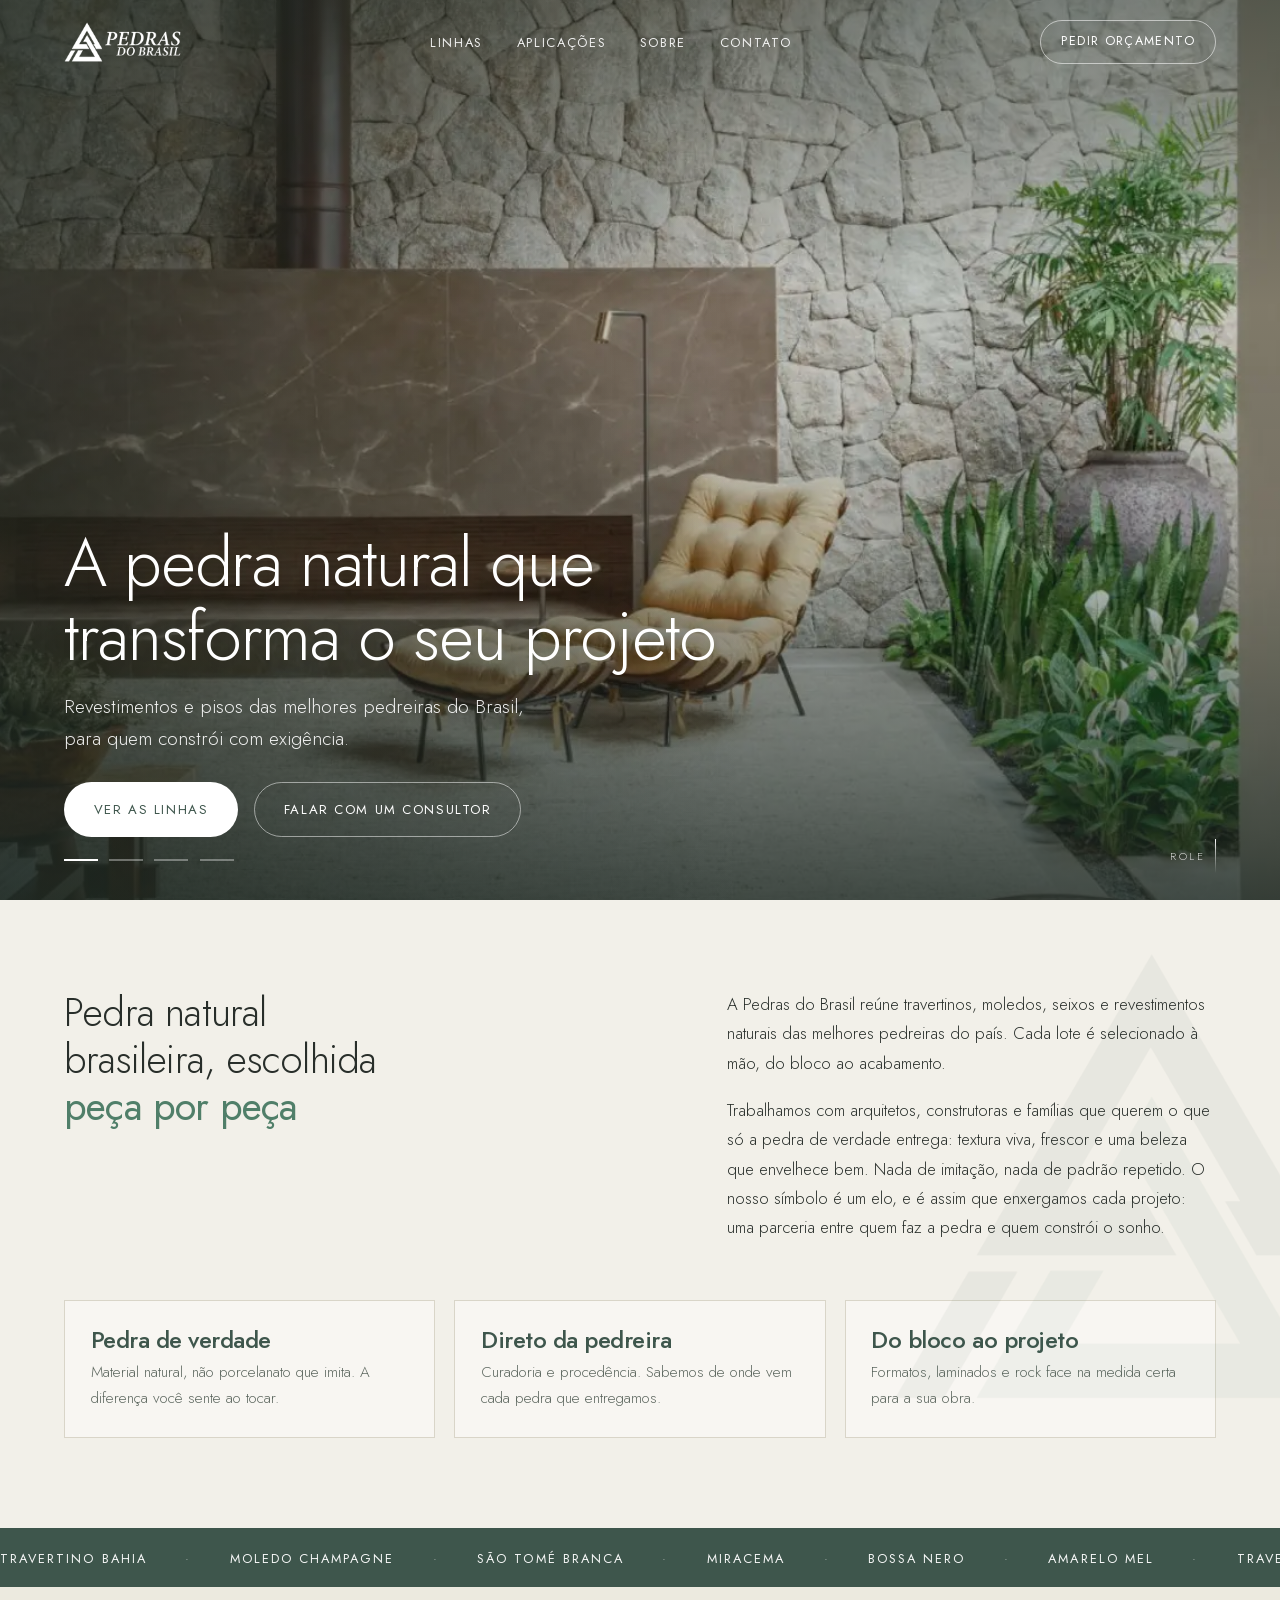
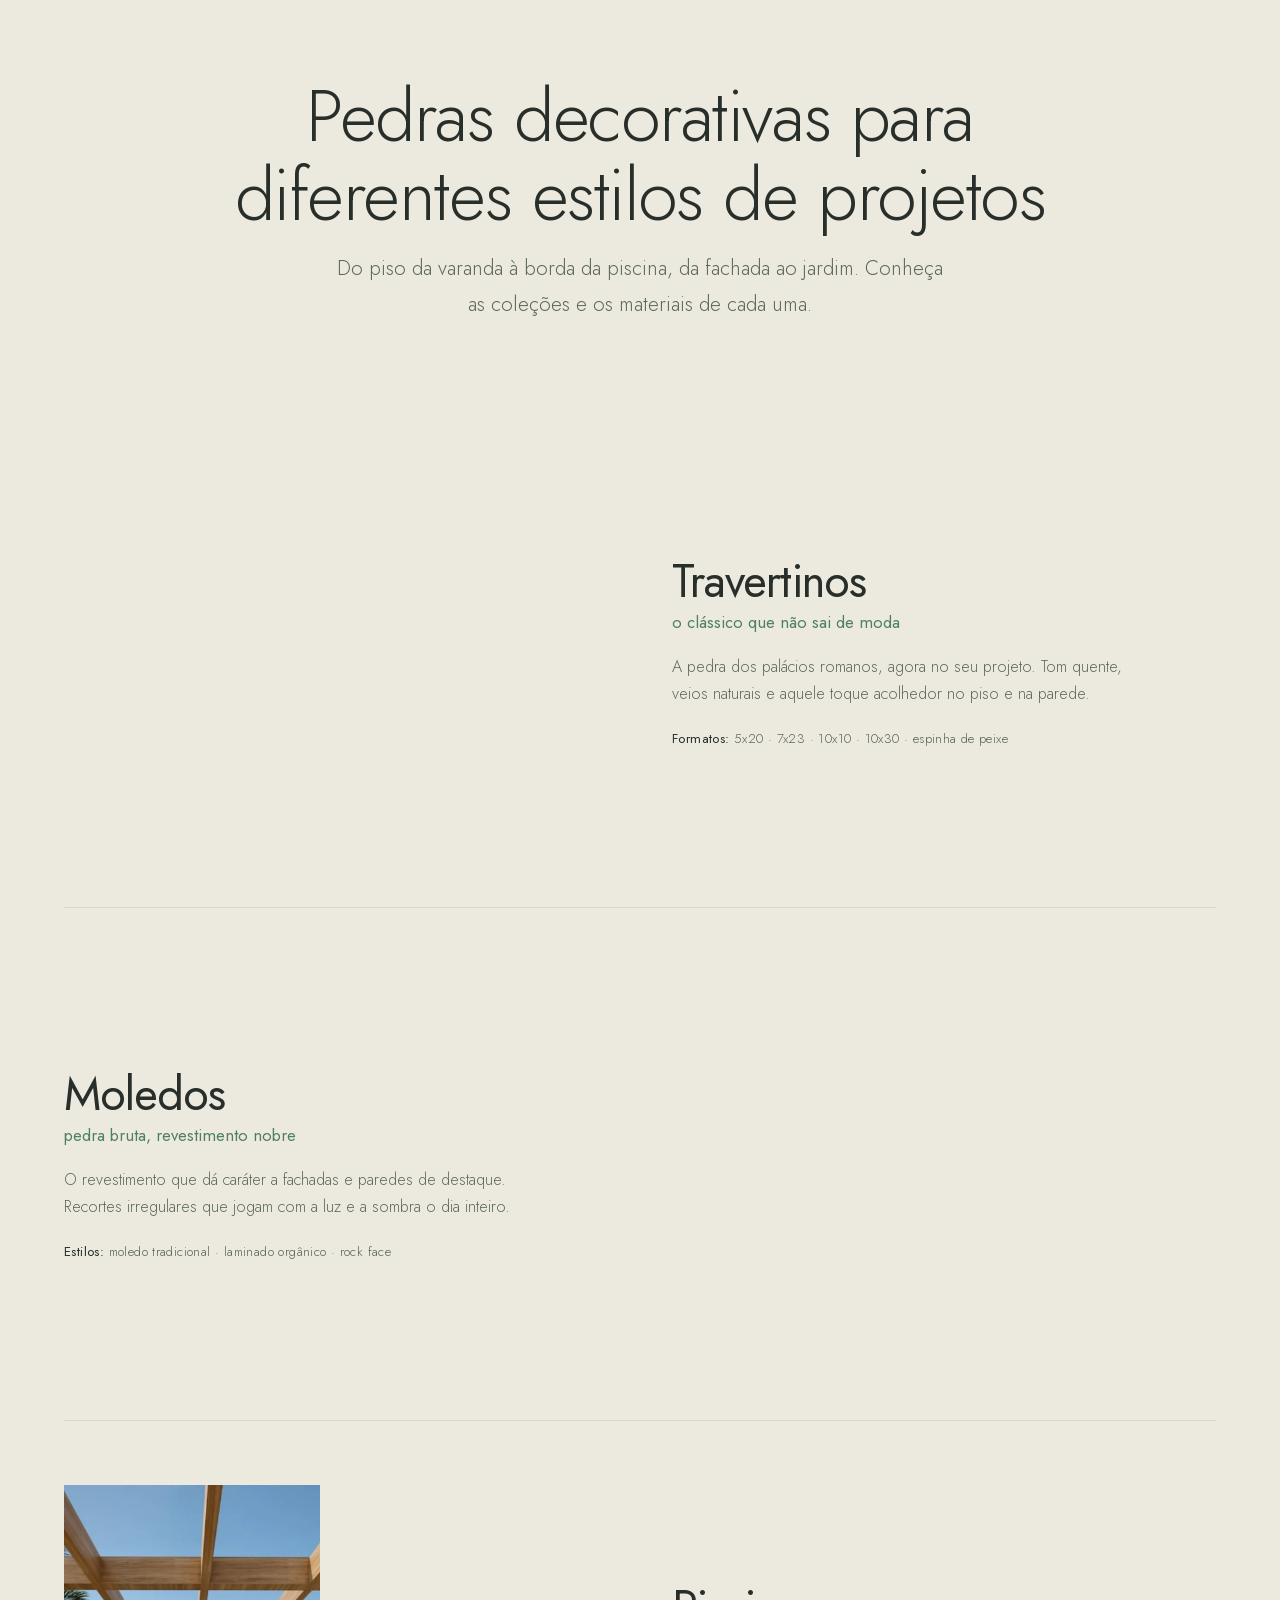
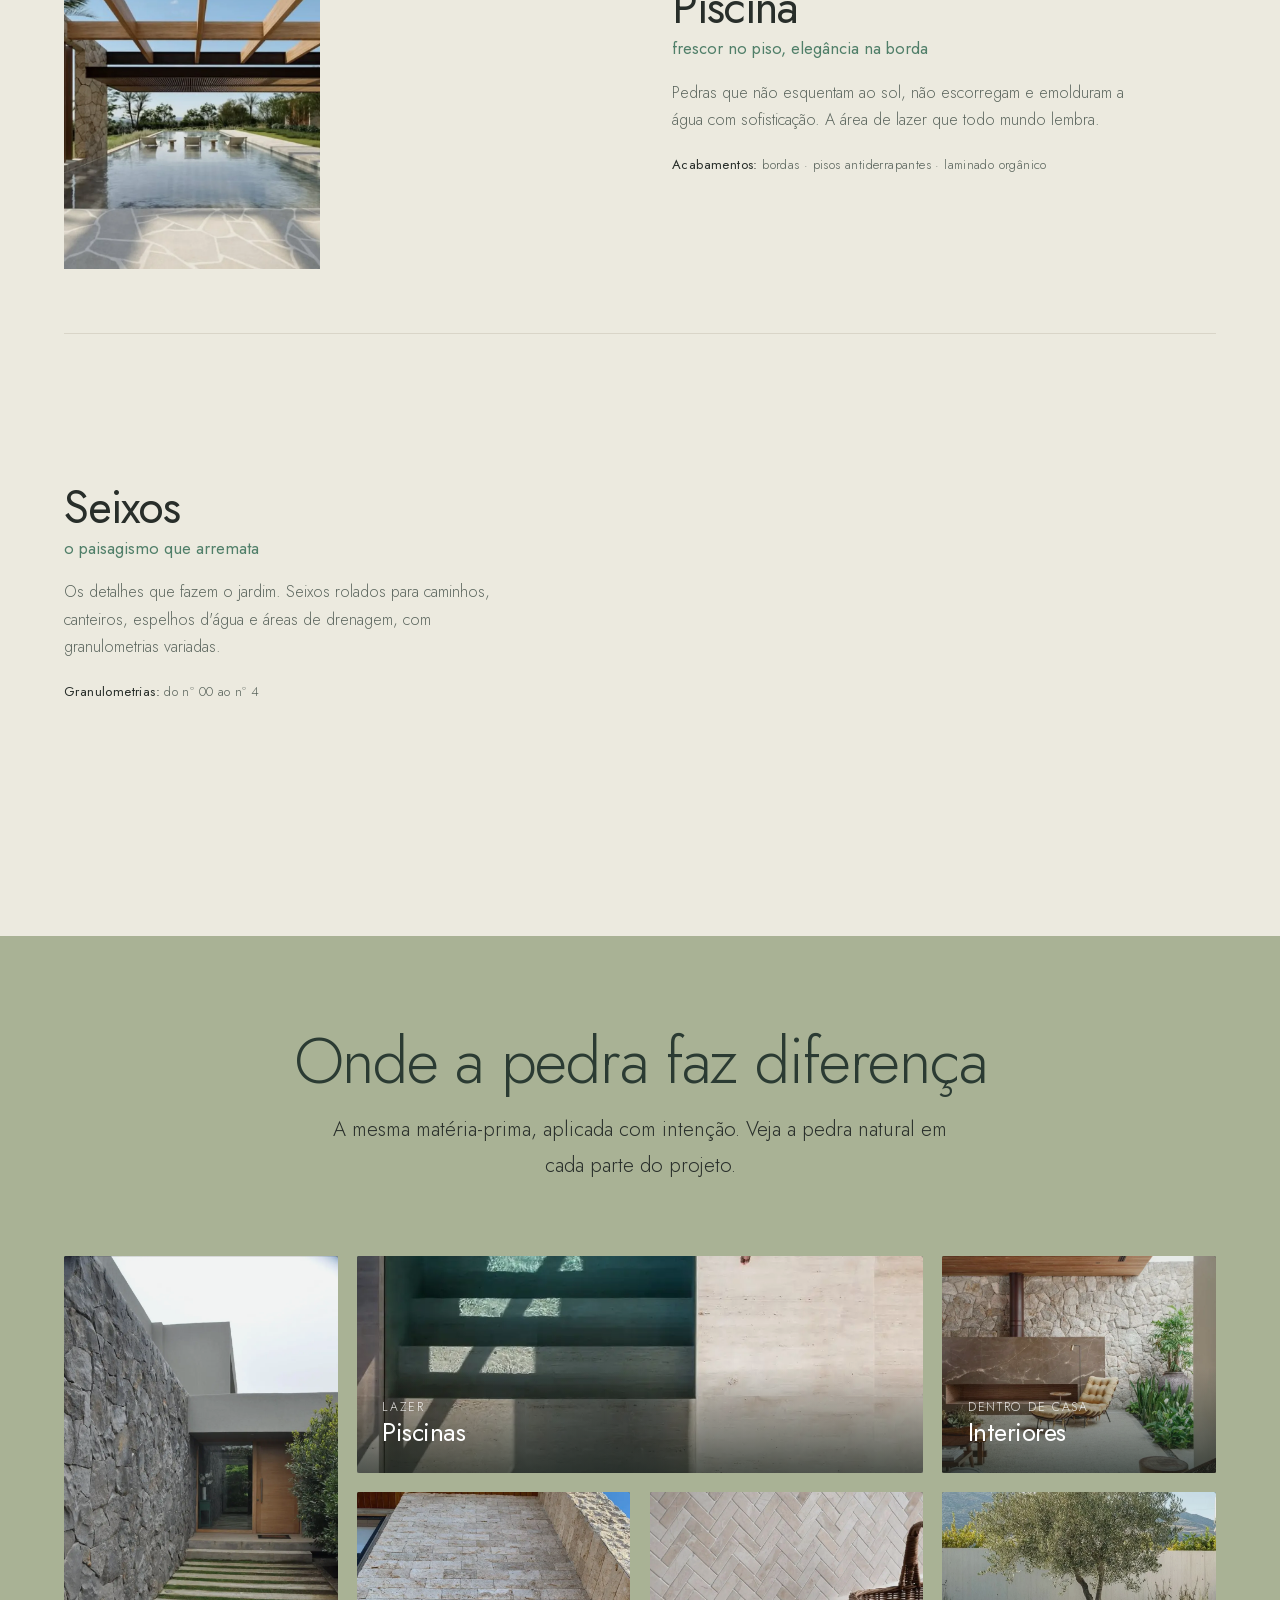
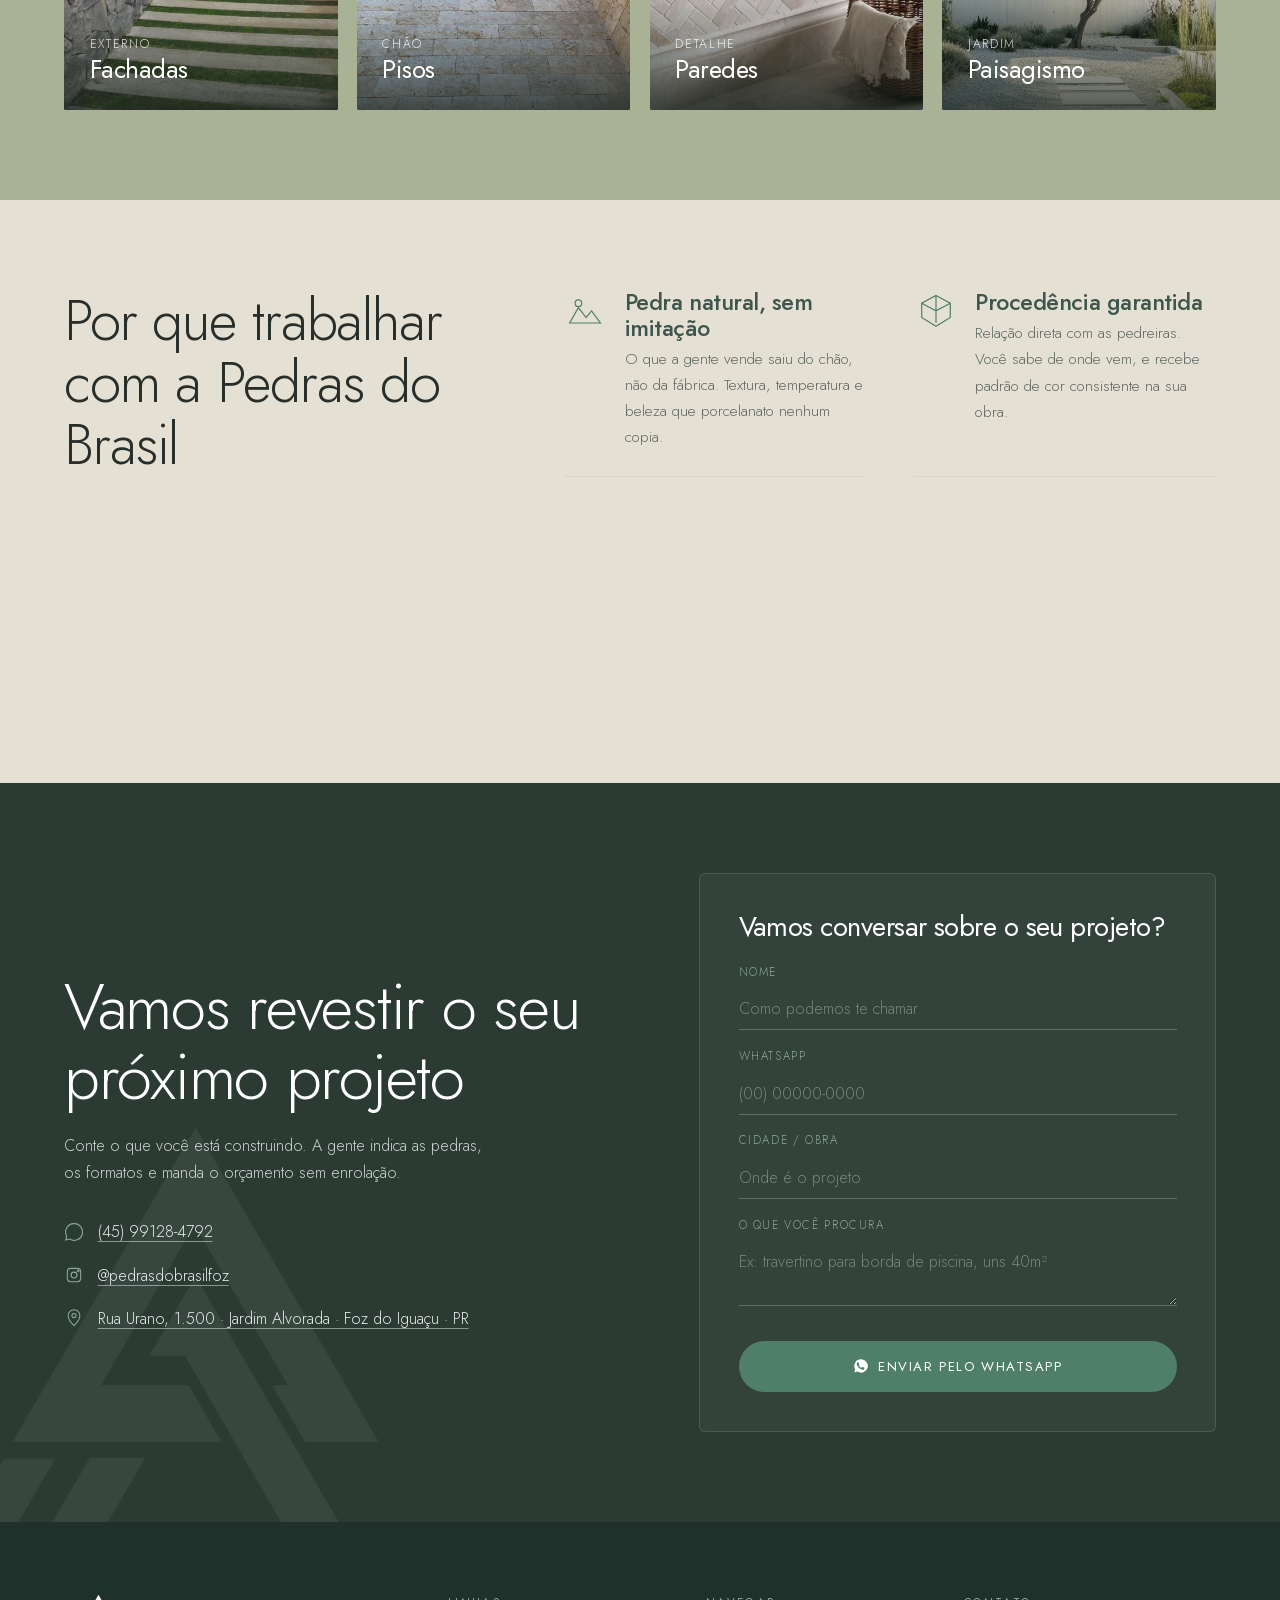
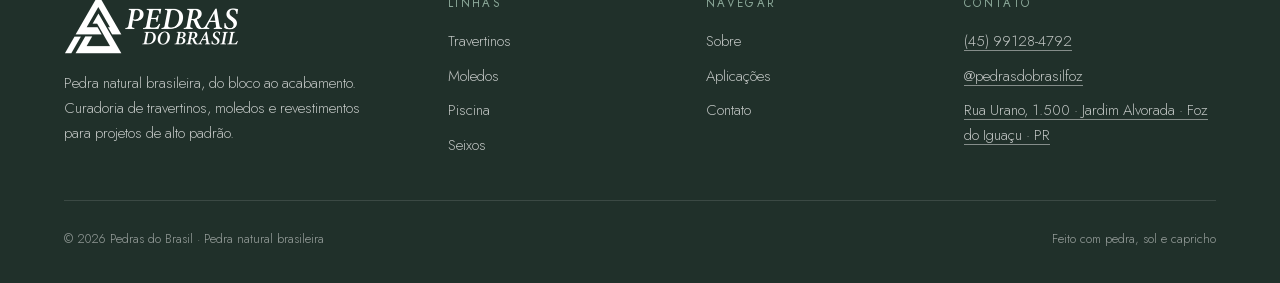
==== commit b9e09c8f: "feat: olive tone for aplicacoes, contact block reworked Section green pushed toward olive: hue 88->7" ====
--- a/index.html
+++ b/index.html
@@ -26,7 +26,7 @@
 @font-face{font-family:'Jost';font-style:normal;font-weight:300 500;font-display:swap;src:url('assets/fonts/jost-latin.woff2') format('woff2');unicode-range:U+0000-00FF,U+0131,U+0152-0153,U+02BB-02BC,U+02C6,U+02DA,U+02DC,U+0304,U+0308,U+0329,U+2000-206F,U+2074,U+20AC,U+2122,U+2191,U+2193,U+2212,U+2215,U+FEFF,U+FFFD;}
 :root{
   --verde-900:#2b3b33; --verde-800:#3e564c; --verde-700:#465f54; --verde-600:#507f69; --verde-400:#8aa798;
-  --verde-bambu:#d3dcc9; --bambu-texto:#4f5a52;
+  --verde-bambu:#a9b295; --bambu-texto:#282e2a;
   --areia:#f2f0e9; --areia-2:#eceadf; --pedra:#e5e0d4; --linha:#d9d5c8;
   --tinta:#282e2a; --tinta-suave:#5d675f; --branco:#fbfaf6;
   --serif:'Jost','Helvetica Neue',Arial,sans-serif;
@@ -251,6 +251,10 @@
 .ci{display:flex;align-items:center;gap:.85rem;color:rgba(255,255,255,.9);font-size:1rem;font-weight:300}
 .ci svg{width:20px;height:20px;stroke:var(--verde-400);stroke-width:1.3;fill:none;flex:none}
 .ci a:hover{color:#fff}
+/* contatos sublinhados pra ficar claro que são links */
+.contato__info a,.footer__contato a{text-decoration:underline;text-decoration-thickness:1px;
+  text-underline-offset:.26em;text-decoration-color:rgba(255,255,255,.45);transition:text-decoration-color .3s,color .3s}
+.contato__info a:hover,.footer__contato a:hover{text-decoration-color:currentColor}
 .form{background:rgba(255,255,255,.04);border:1px solid rgba(255,255,255,.12);border-radius:6px;padding:clamp(1.5rem,3vw,2.4rem)}
 .form h3{font-size:1.7rem;font-weight:400;margin-bottom:1.3rem}
 .field{margin-bottom:1.05rem}
@@ -562,10 +566,9 @@
       <h2>Vamos revestir o seu próximo projeto</h2>
       <p>Conte o que você está construindo. A gente indica as pedras, os formatos e manda o orçamento sem enrolação.</p>
       <div class="contato__info">
-        <div class="ci"><svg viewBox="0 0 24 24"><path d="M12 2a10 10 0 00-8.7 15l-1.3 4.7 4.8-1.3A10 10 0 1012 2z"/></svg><a href="#" id="wa-link" data-tel="5545991284792">WhatsApp: <span data-tel-display>(45) 99128-4792</span></a></div>
-        <div class="ci"><svg viewBox="0 0 24 24"><path d="M4 5h16v14H4z"/><path d="M4 6l8 6 8-6"/></svg><a href="mailto:contato@pedrasdobrasil.com.br">contato@pedrasdobrasil.com.br</a></div>
+        <div class="ci"><svg viewBox="0 0 24 24"><path d="M12 2a10 10 0 00-8.7 15l-1.3 4.7 4.8-1.3A10 10 0 1012 2z"/></svg><a href="#" id="wa-link">(45) 99128-4792</a></div>
         <div class="ci"><svg viewBox="0 0 24 24"><rect x="4" y="4" width="16" height="16" rx="4"/><circle cx="12" cy="12" r="3.5"/><circle cx="17" cy="7" r="1"/></svg><a href="https://instagram.com/pedrasdobrasilfoz" target="_blank" rel="noopener">@pedrasdobrasilfoz</a></div>
-        <div class="ci"><svg viewBox="0 0 24 24"><path d="M12 21s-7-6-7-12a7 7 0 0114 0c0 6-7 12-7 12z"/><circle cx="12" cy="9" r="2.5"/></svg><span>Rua Urano, 1.500 · Jardim Alvorada · Foz do Iguaçu · PR</span></div>
+        <div class="ci"><svg viewBox="0 0 24 24"><path d="M12 21s-7-6-7-12a7 7 0 0114 0c0 6-7 12-7 12z"/><circle cx="12" cy="9" r="2.5"/></svg><a class="map-link" href="#" target="_blank" rel="noopener">Rua Urano, 1.500 · Jardim Alvorada · Foz do Iguaçu · PR</a></div>
       </div>
     </div>
     <form class="form rv rv-d1" id="form">
@@ -611,11 +614,10 @@
       </div>
       <div class="footer__col">
         <h4>Contato</h4>
-        <ul>
-          <li><a href="#" class="wa-link" data-tel="5545991284792">WhatsApp (45) 99128-4792</a></li>
-          <li><a href="mailto:contato@pedrasdobrasil.com.br">contato@pedrasdobrasil.com.br</a></li>
+        <ul class="footer__contato">
+          <li><a href="#" class="wa-link">(45) 99128-4792</a></li>
           <li><a href="https://instagram.com/pedrasdobrasilfoz" target="_blank" rel="noopener">@pedrasdobrasilfoz</a></li>
-          <li>Rua Urano, 1.500 · Jardim Alvorada · Foz do Iguaçu · PR</li>
+          <li><a class="map-link" href="#" target="_blank" rel="noopener">Rua Urano, 1.500 · Jardim Alvorada · Foz do Iguaçu · PR</a></li>
         </ul>
       </div>
     </div>
@@ -694,6 +696,9 @@
   d.querySelectorAll('#wa-link,.wa-link').forEach(function(a){
     a.href=waURL('Olá! Vim pelo site e quero saber mais sobre as pedras da Pedras do Brasil.');
   });
+  var ENDERECO='Rua Urano, 1500 - Jardim Alvorada, Foz do Iguaçu - PR';
+  var mapsURL='https://www.google.com/maps/search/?api=1&query='+encodeURIComponent(ENDERECO);
+  d.querySelectorAll('.map-link').forEach(function(a){a.href=mapsURL;});
   var waCat=d.getElementById('wa-catalogo');
   if(waCat)waCat.href=waURL('Olá! Gostaria de receber o catálogo completo da Pedras do Brasil.');
   var form=d.getElementById('form');
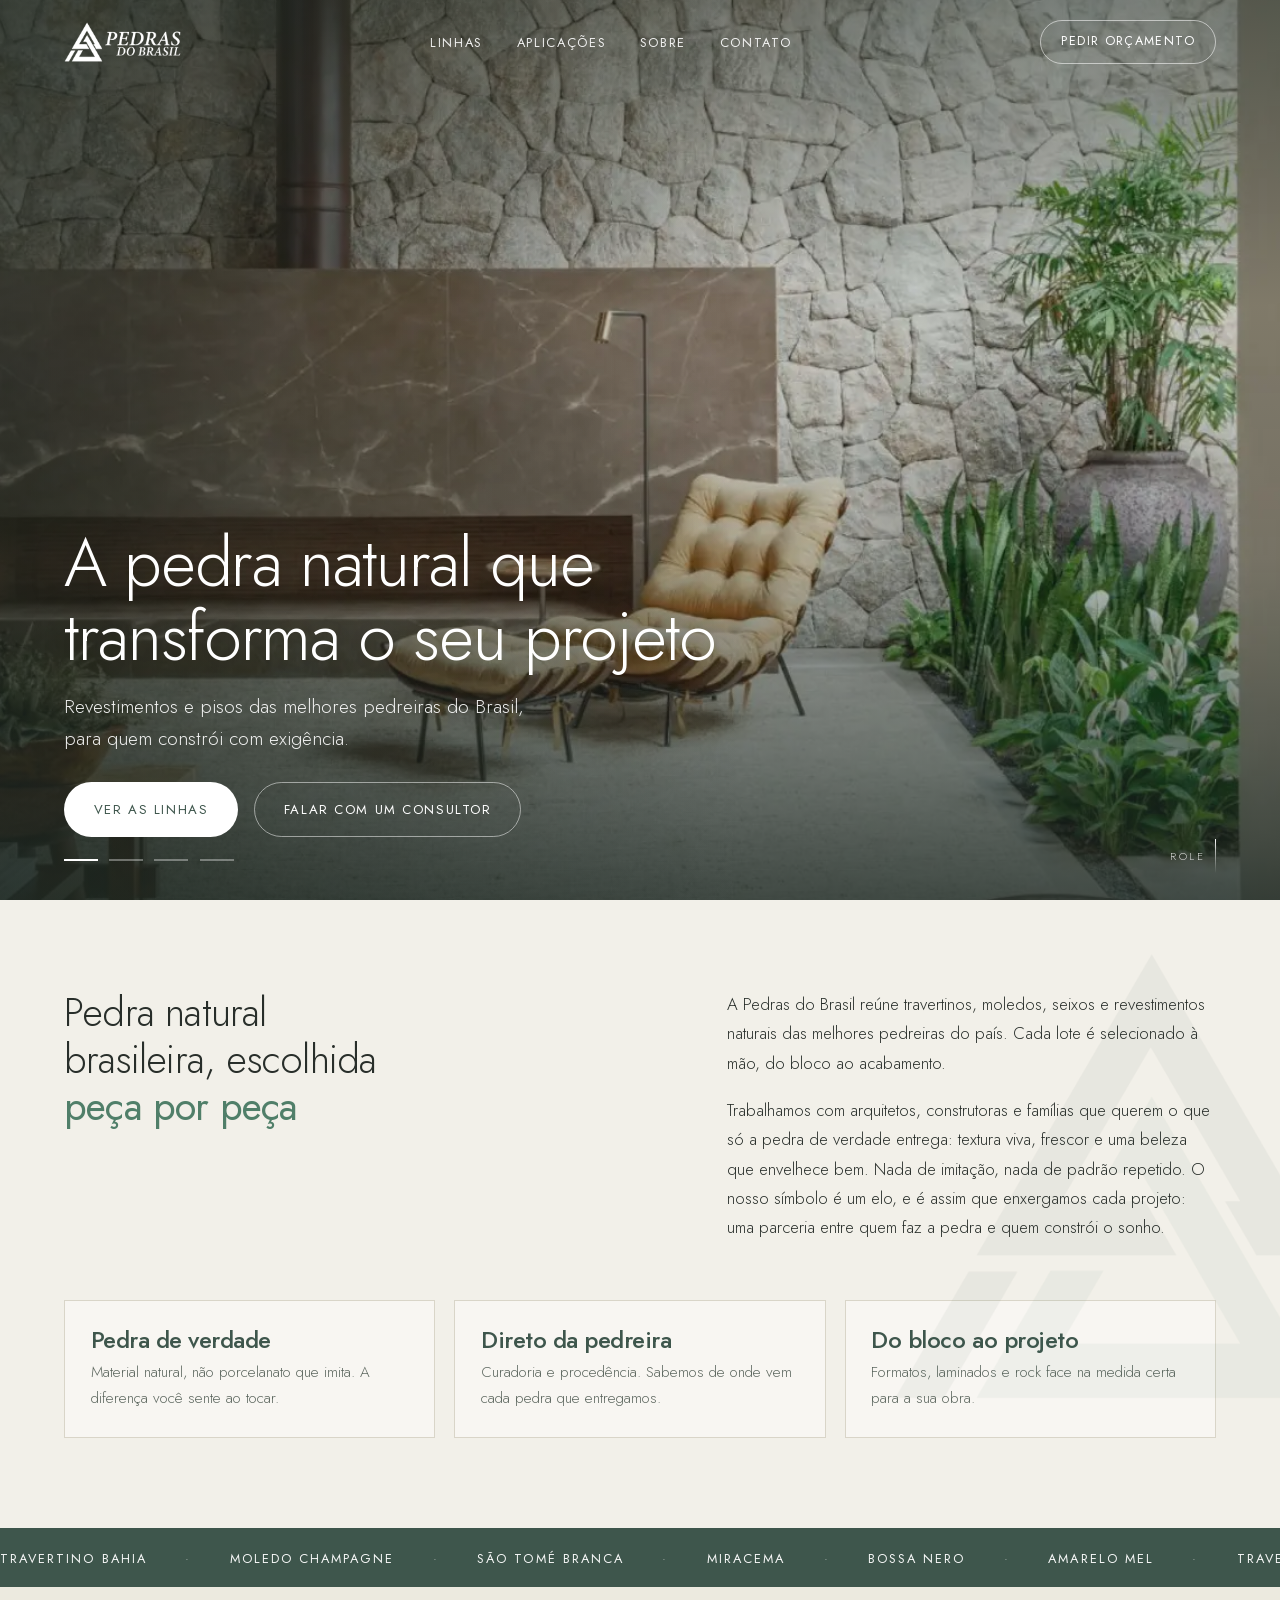
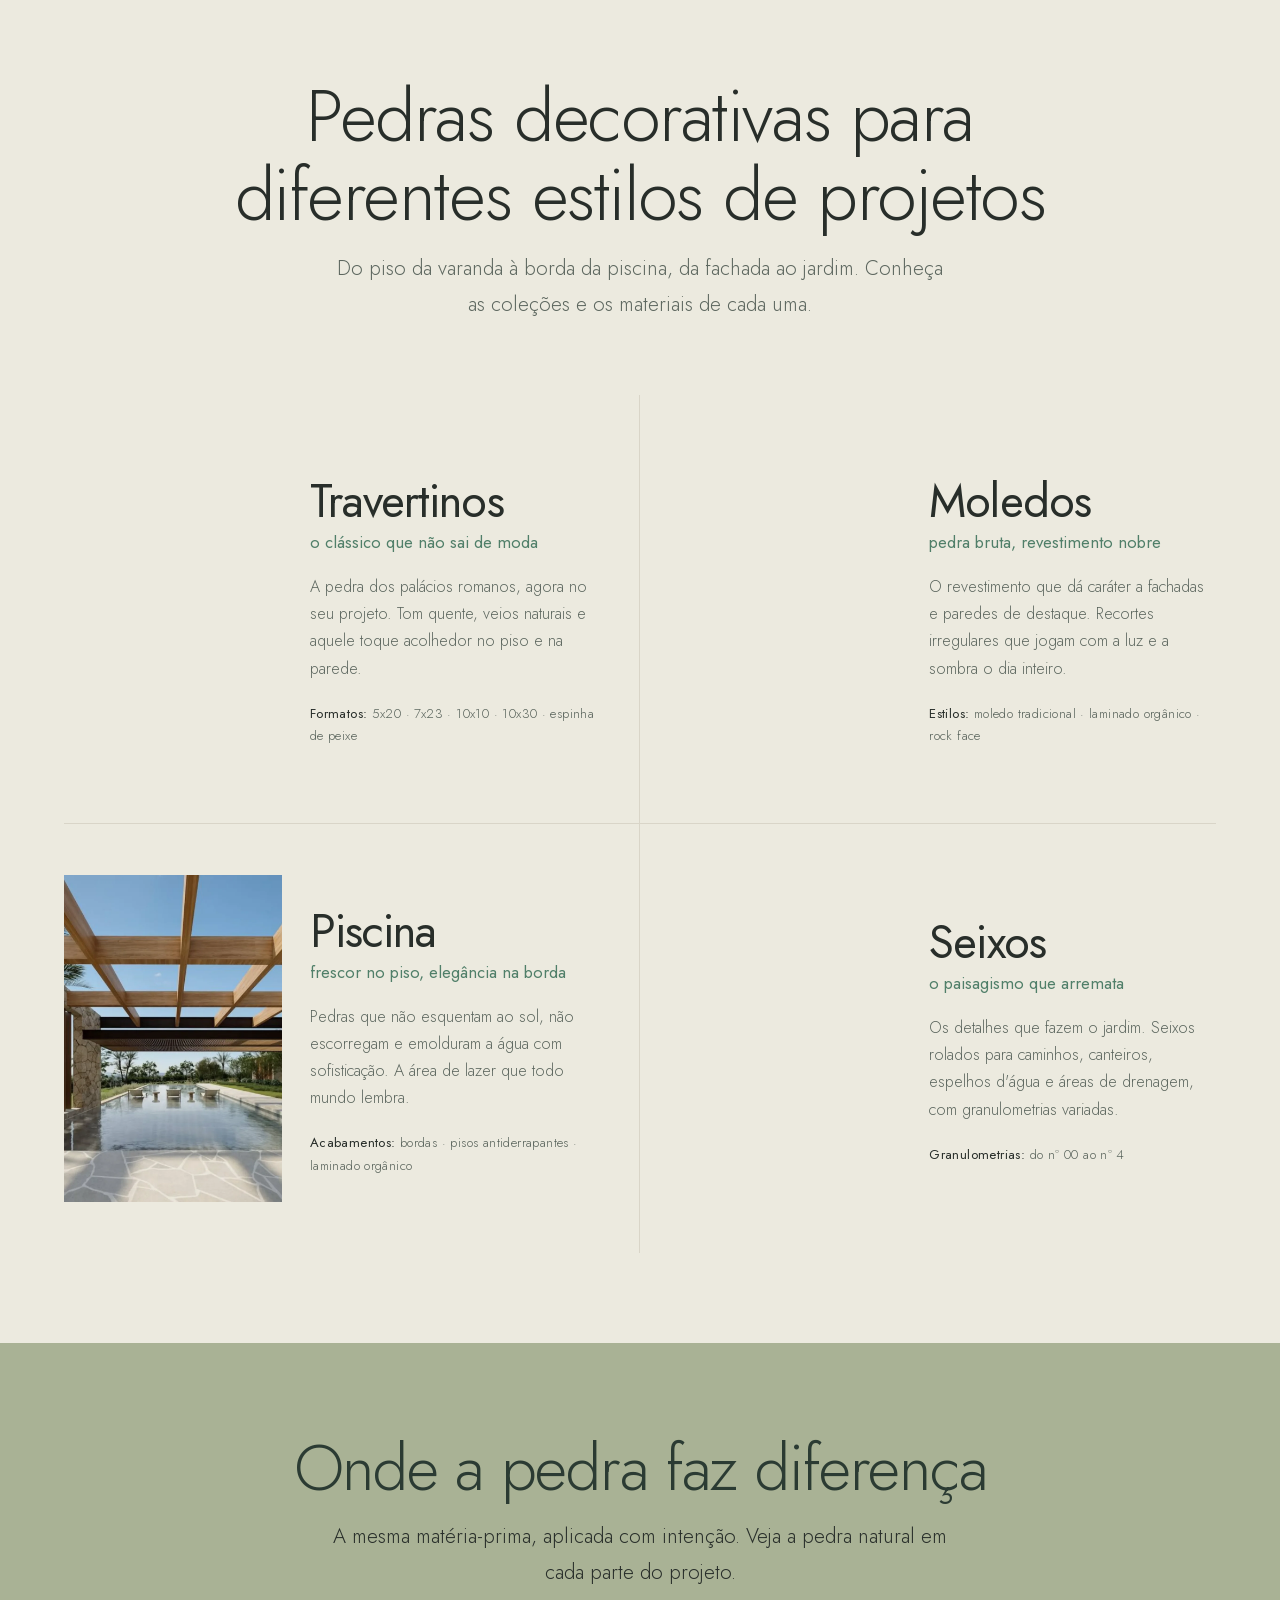
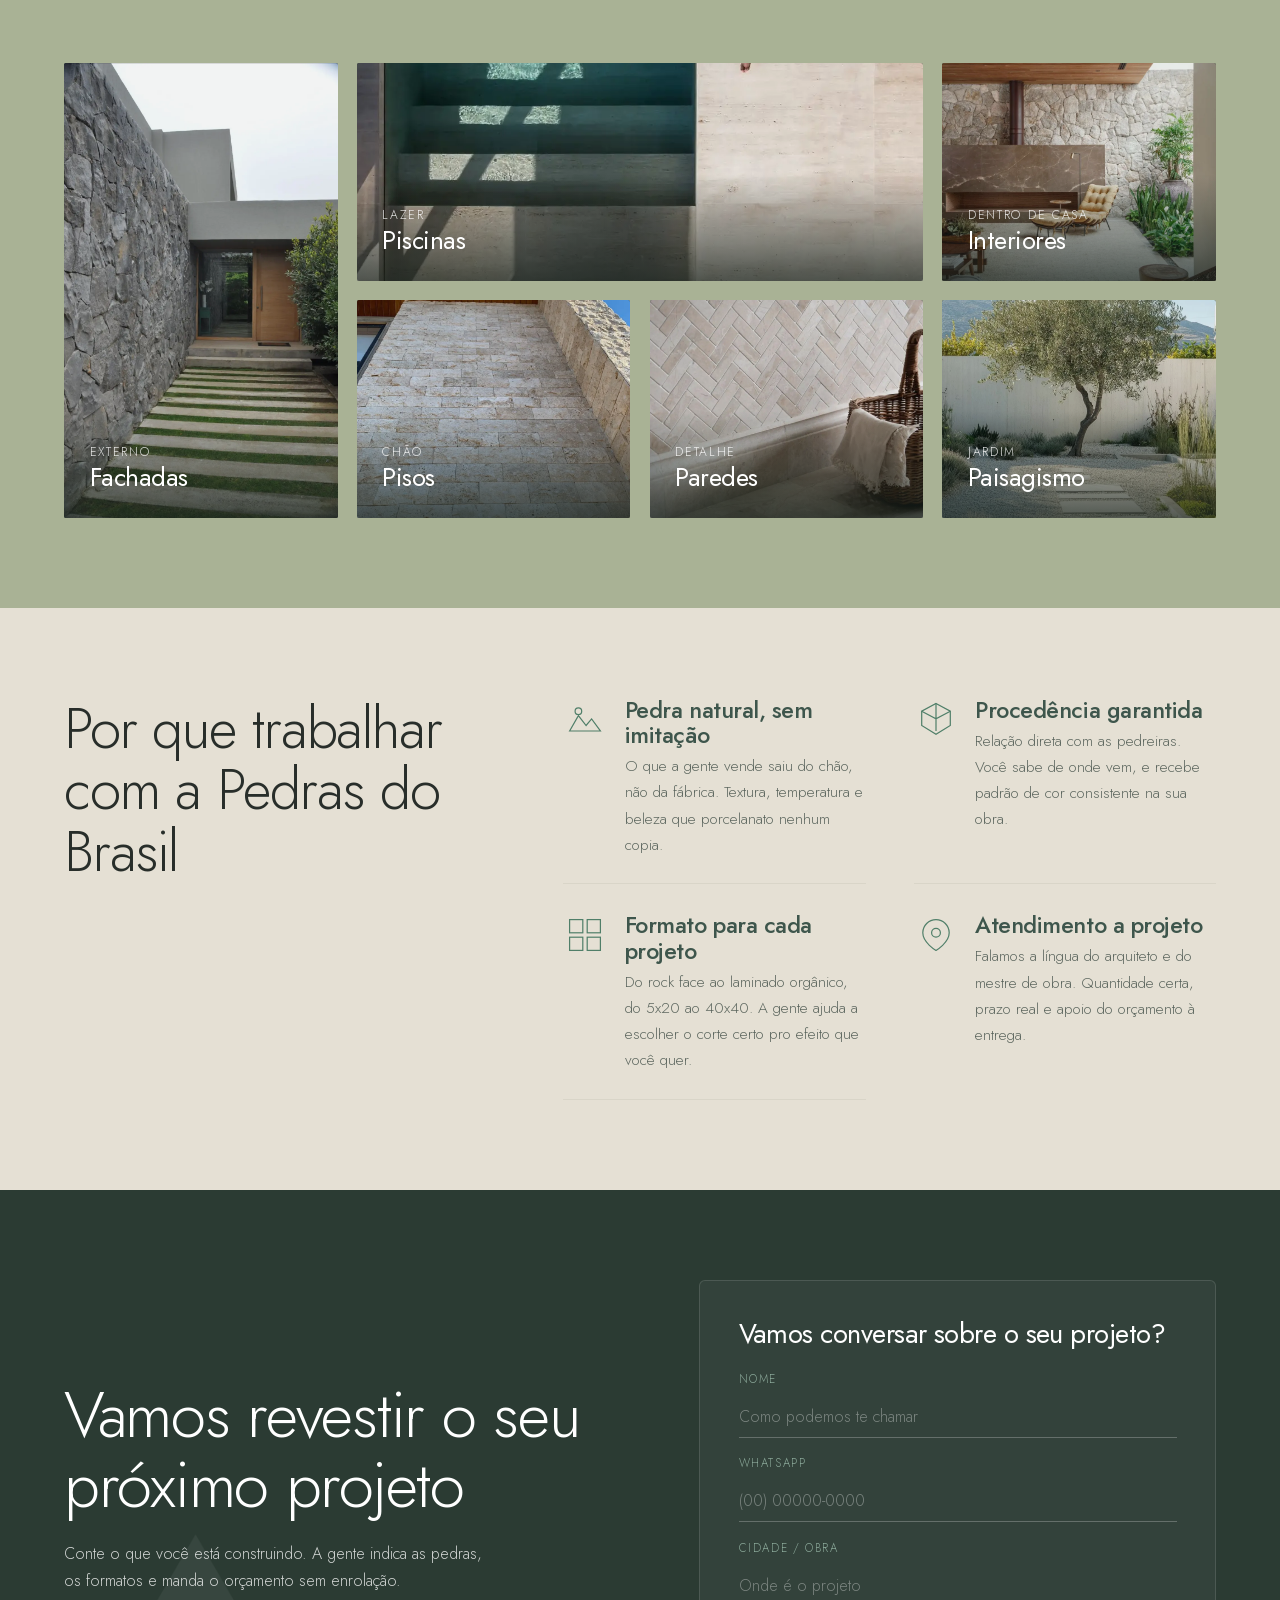
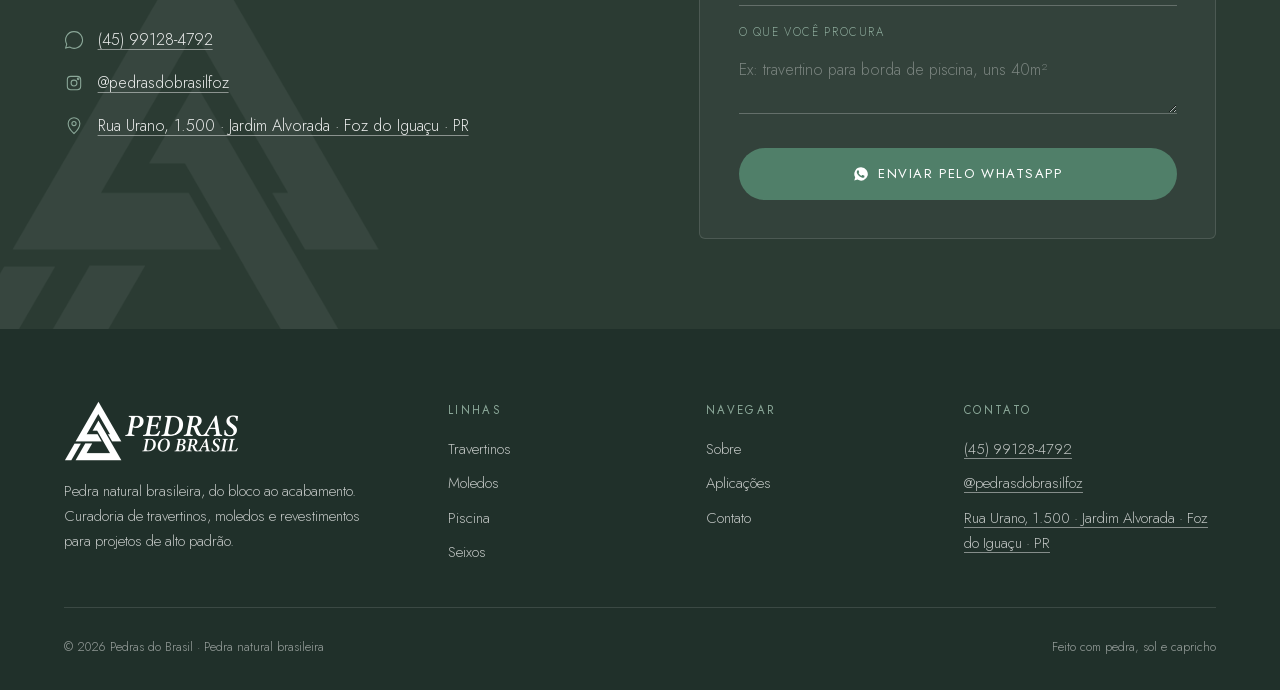
==== commit 4ca74d87: "feat: 2x2 grid for the linhas section on desktop Each row used to span the full width with the photo" ====
--- a/index.html
+++ b/index.html
@@ -188,6 +188,19 @@
   /* foto estreita, encostada na margem externa da seção */
   .linha__media{width:100%;max-width:clamp(230px,20vw,300px);justify-self:start}
   .linha:nth-child(even) .linha__media{order:2;justify-self:end}
+}
+/* xadrez 2x2 no desktop: travertinos|moledos em cima, piscina|seixos embaixo */
+@media(min-width:1040px){
+  .linhas .container{display:grid;grid-template-columns:1fr 1fr;gap:0}
+  .linha+.linha{border-top:none}
+  .linha{grid-template-columns:clamp(180px,17vw,248px) minmax(0,1fr);
+    gap:clamp(1.4rem,2.2vw,2.2rem);align-items:center;padding-block:clamp(2.4rem,4vw,3.6rem)}
+  /* foto sempre à esquerda dentro da célula */
+  .linha__media,.linha:nth-child(even) .linha__media{width:100%;max-width:none;order:0;justify-self:stretch}
+  .linha:nth-child(odd){border-right:1px solid var(--linha);padding-right:clamp(2rem,3.4vw,3.6rem)}
+  .linha:nth-child(even){padding-left:clamp(2rem,3.4vw,3.6rem)}
+  .linha:nth-child(-n+2){border-bottom:1px solid var(--linha)}
+  .linha__desc{max-width:none}
 }
 
 /* ============ AMOSTRAS ============ */
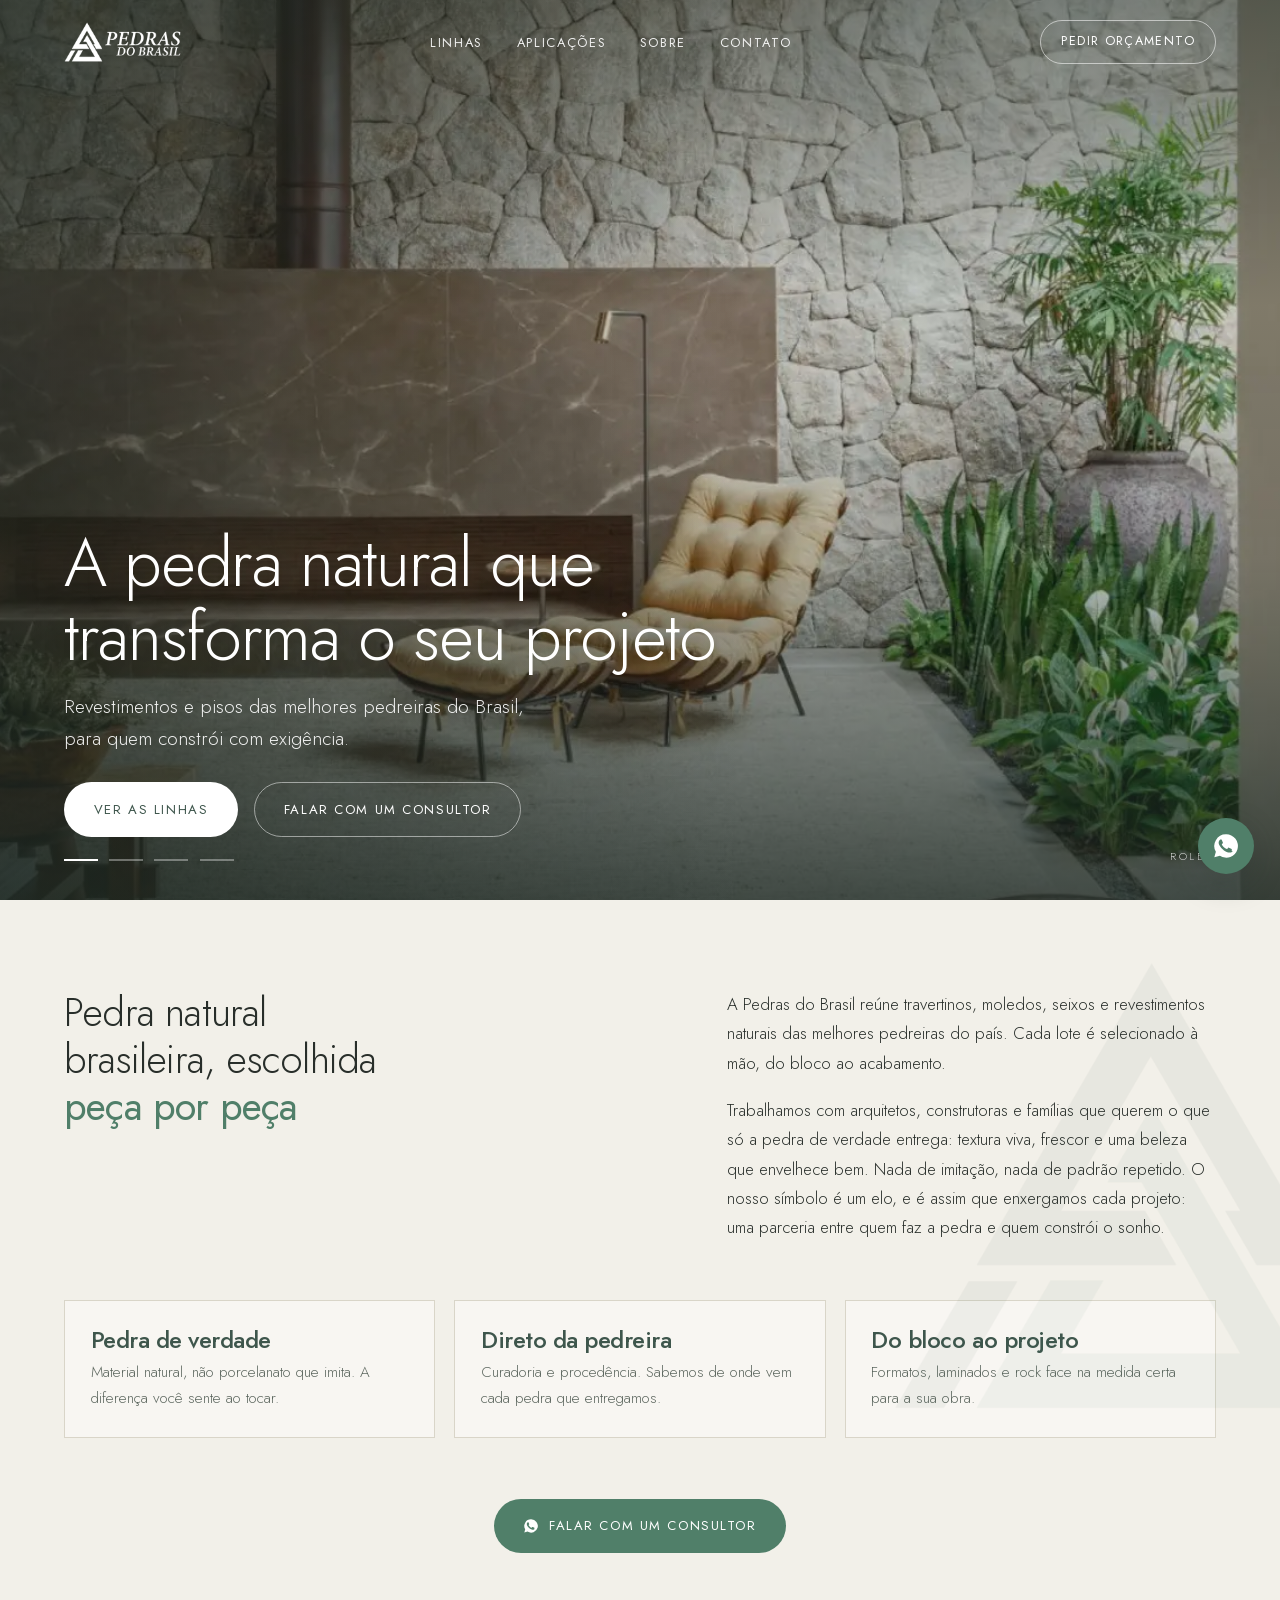
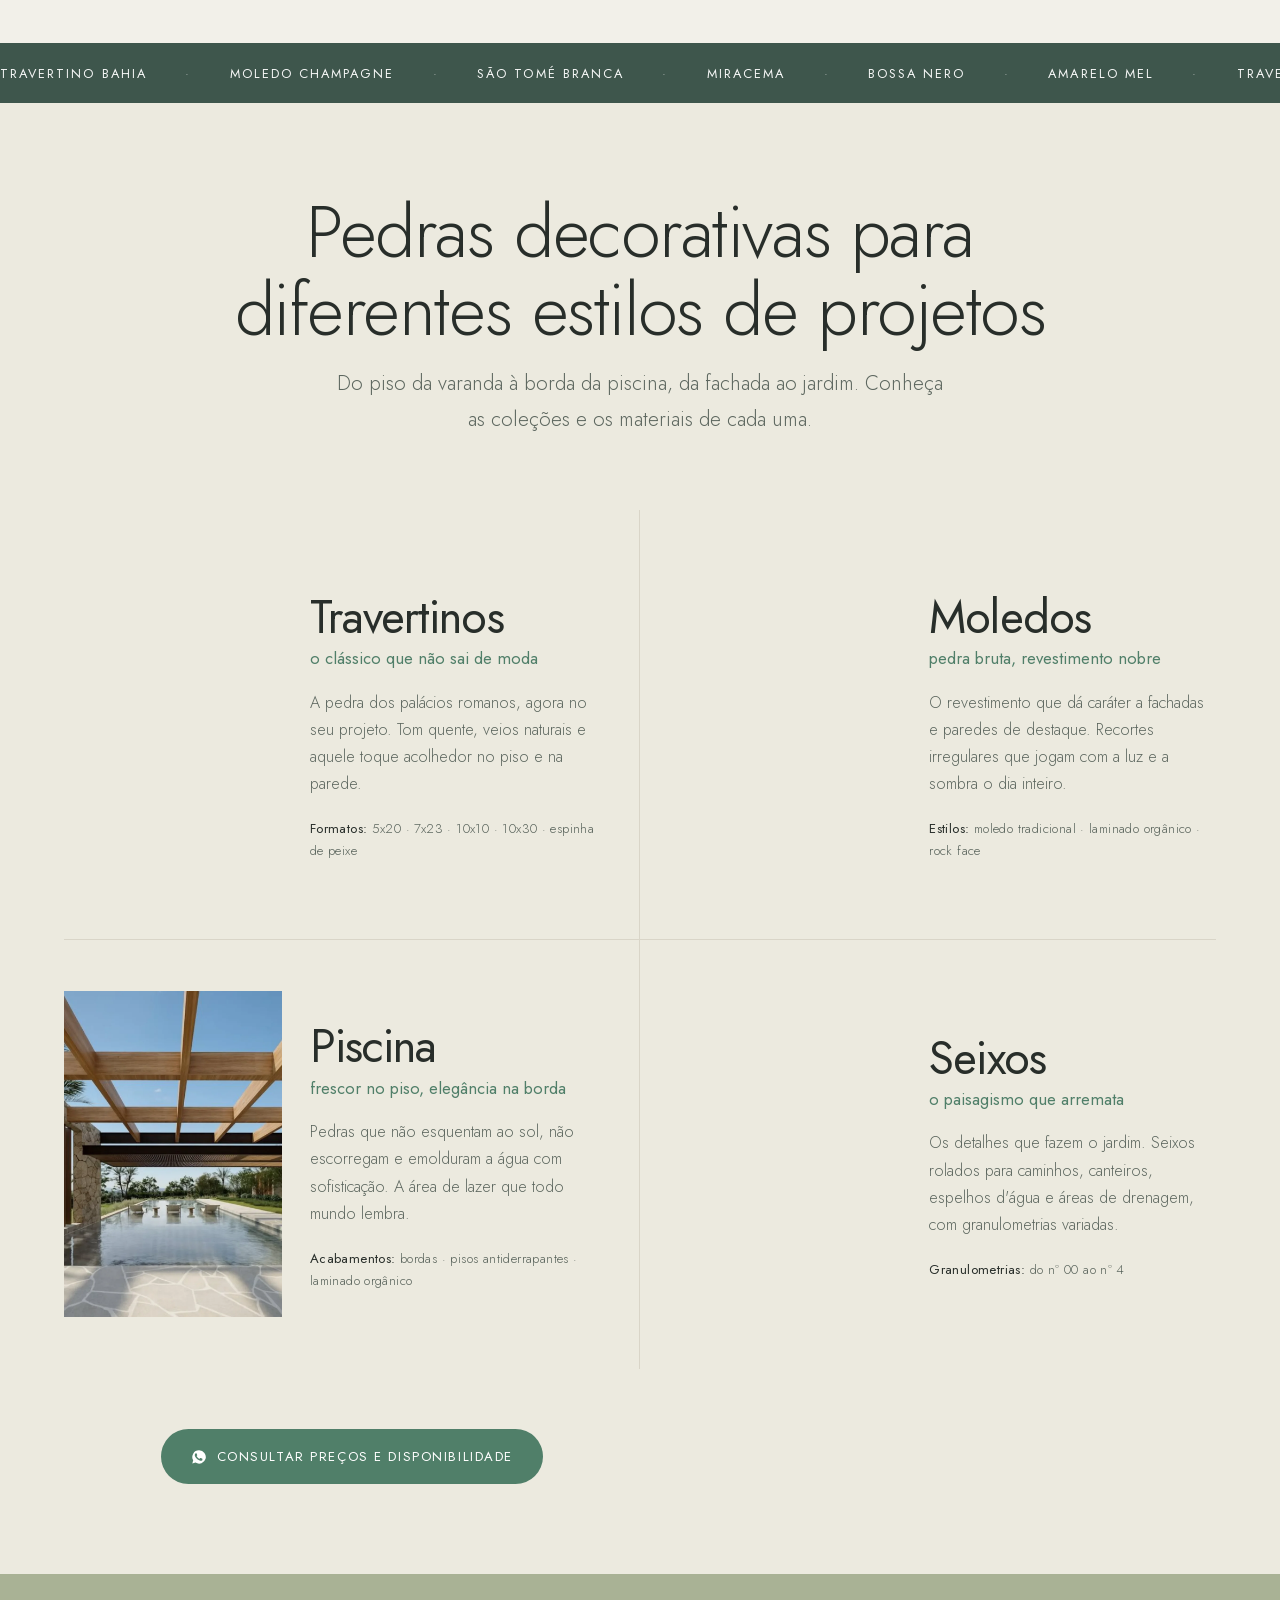
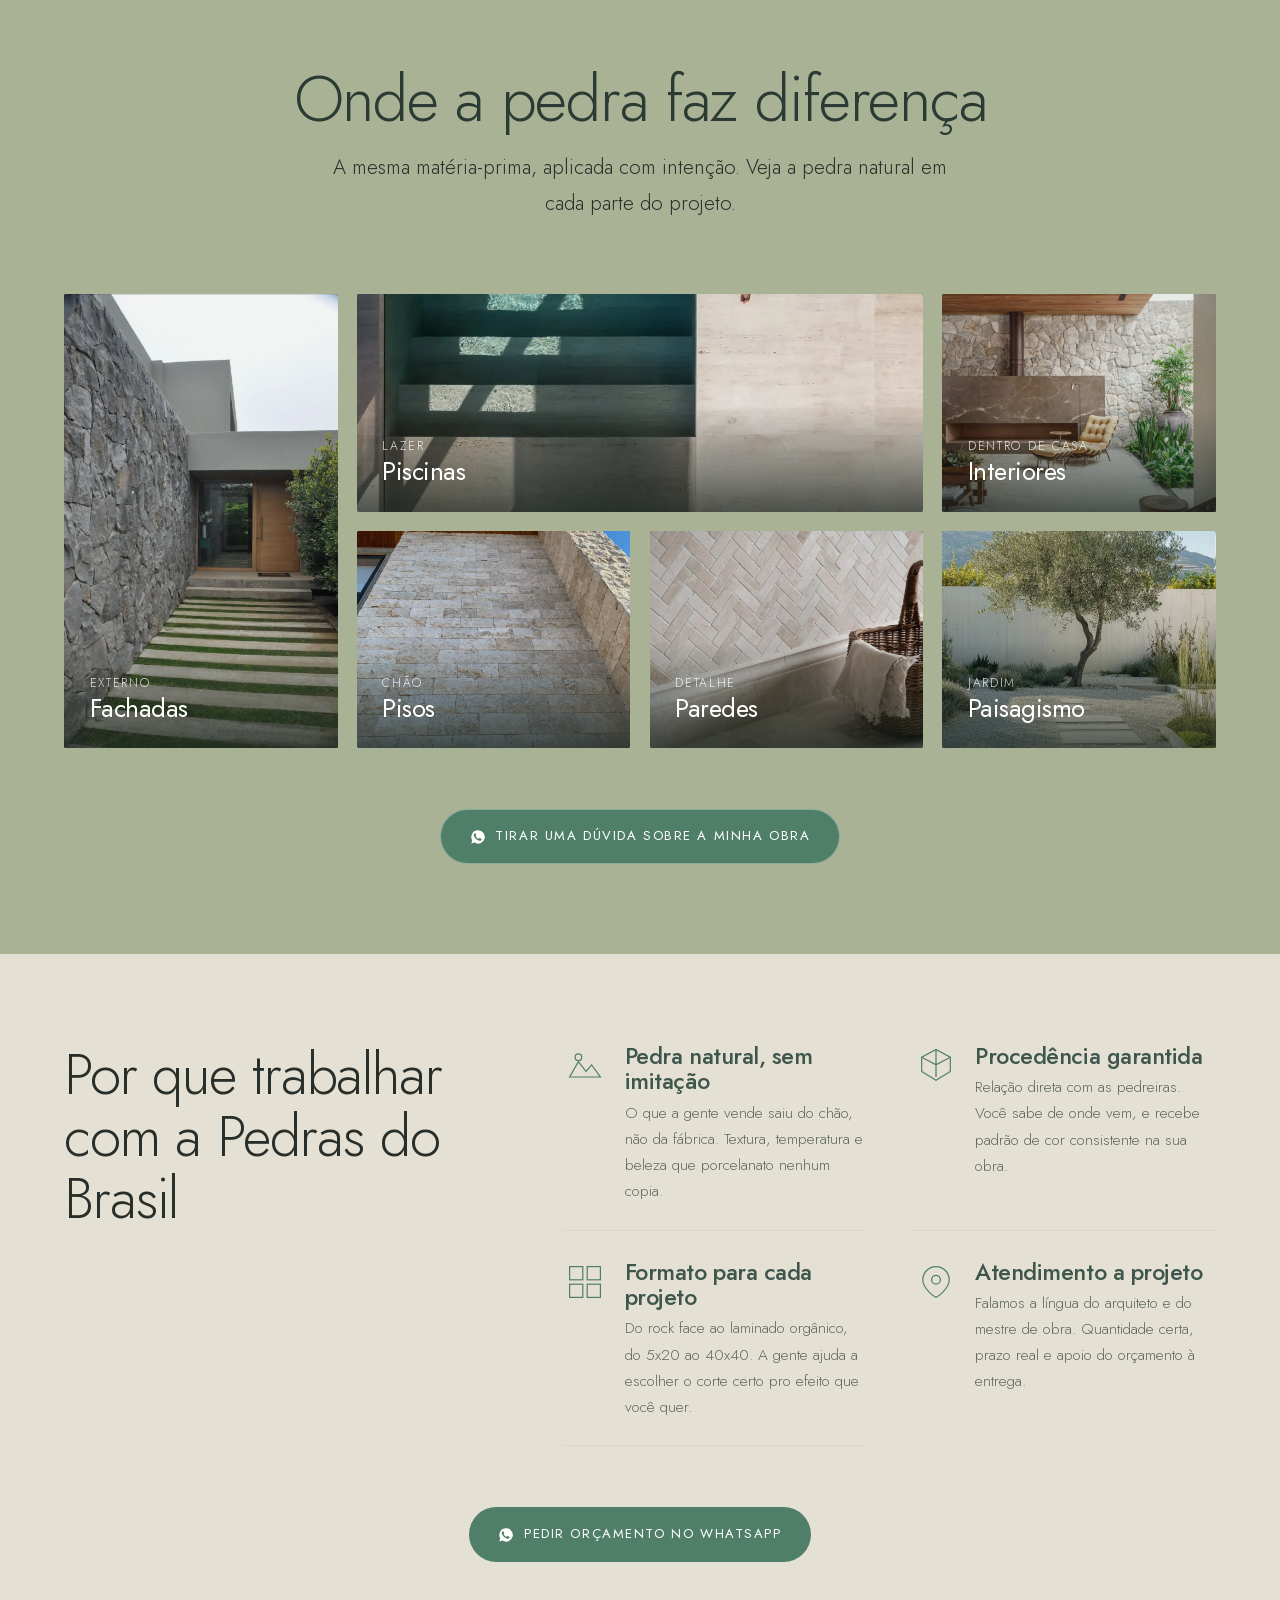
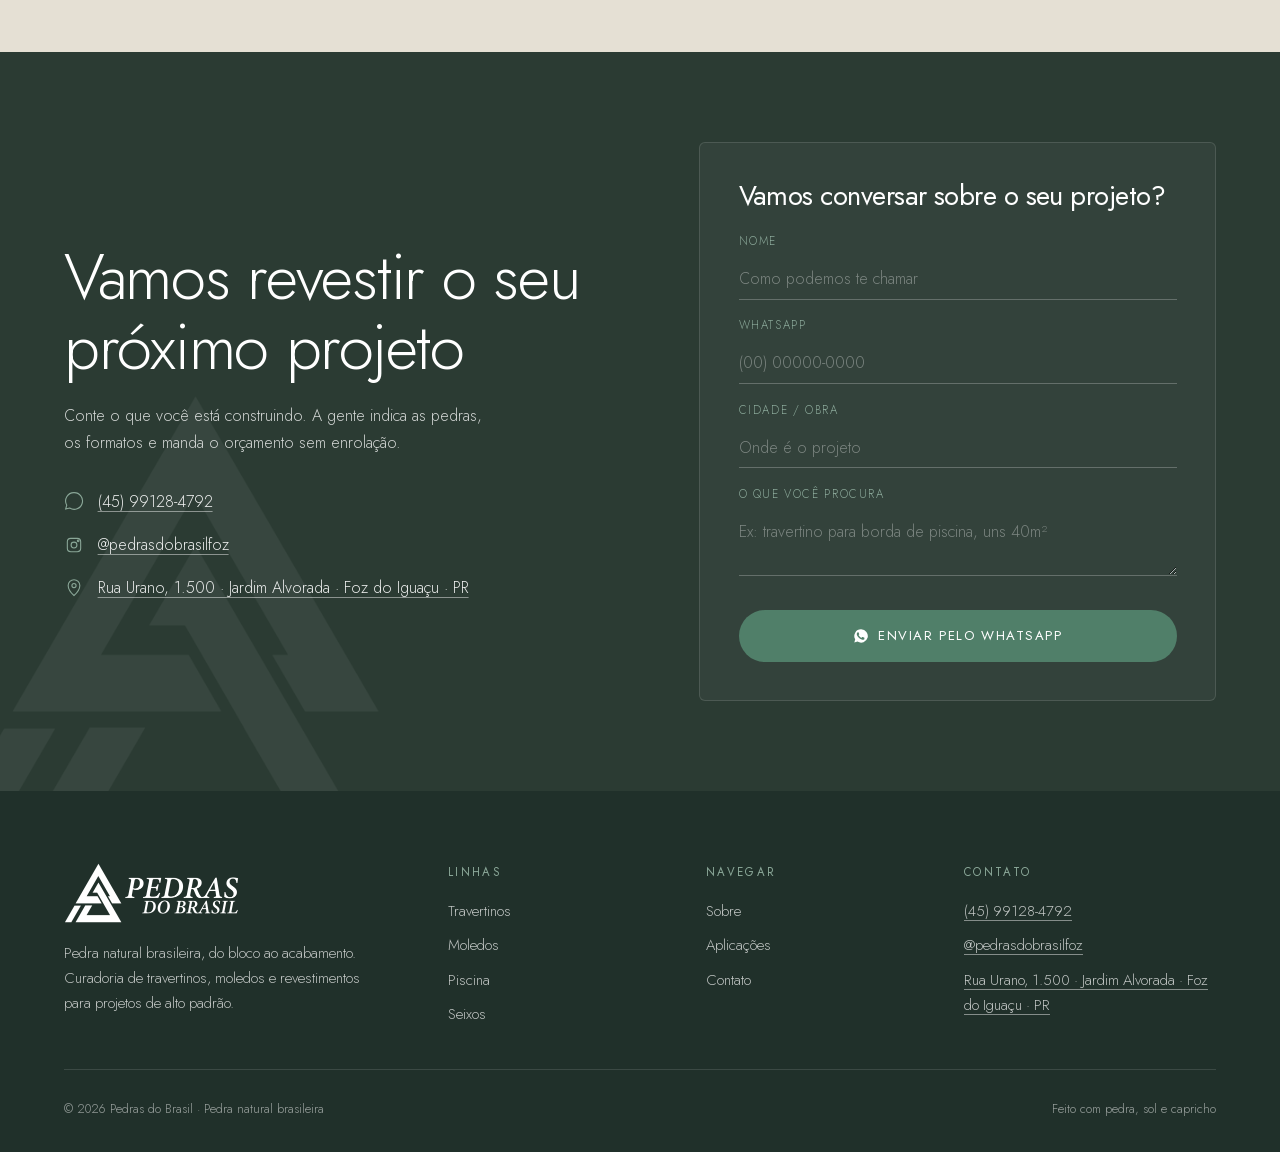
==== commit bdae5f11: "feat: WhatsApp CTA in every section, thank-you page and GTM Every section now ends with a WhatsApp b" ====
--- a/index.html
+++ b/index.html
@@ -4,6 +4,13 @@
 <meta charset="UTF-8">
 <meta name="viewport" content="width=device-width, initial-scale=1">
 <script>document.documentElement.className='js';</script>
+<!-- Google Tag Manager -->
+<script>(function(w,d,s,l,i){w[l]=w[l]||[];w[l].push({'gtm.start':
+new Date().getTime(),event:'gtm.js'});var f=d.getElementsByTagName(s)[0],
+j=d.createElement(s),dl=l!='dataLayer'?'&l='+l:'';j.async=true;j.src=
+'https://www.googletagmanager.com/gtm.js?id='+i+dl;f.parentNode.insertBefore(j,f);
+})(window,document,'script','dataLayer','GTM-PLKSCMBM');</script>
+<!-- End Google Tag Manager -->
 <title>Pedras do Brasil · Revestimentos e pisos em pedra natural</title>
 <meta name="description" content="Travertinos, moledos, revestimentos para piscina, calçadas e seixos em pedra natural brasileira. Curadoria de pedras das melhores pedreiras do país para projetos de alto padrão.">
 <meta name="theme-color" content="#3e564c">
@@ -105,6 +112,20 @@
 .btn--wa{background:var(--verde-600);color:#fff}
 .btn--wa:hover{background:var(--verde-700)}
 .btn svg{width:16px;height:16px;flex:none}
+
+/* ---- chamada de WhatsApp ao fim de cada secao ---- */
+.sec-cta{display:flex;justify-content:center;margin-top:clamp(2.4rem,5vw,3.8rem)}
+/* nas faixas claras o verde do botao ja separa; nas escuras ele precisa de
+   um contorno claro para nao encostar no fundo */
+.contato .sec-cta .btn--wa,.aplic .sec-cta .btn--wa{border-color:rgba(255,255,255,.34)}
+
+/* ---- botao flutuante ---- */
+.wa-float{position:fixed;right:clamp(14px,2.2vw,26px);bottom:clamp(14px,2.2vw,26px);z-index:70;
+  width:56px;height:56px;border-radius:50%;background:var(--verde-600);display:grid;place-items:center;
+  box-shadow:0 10px 30px rgba(40,46,42,.28);transition:transform .28s var(--ease),background .28s var(--ease)}
+.wa-float:hover{transform:scale(1.06);background:var(--verde-700)}
+.wa-float svg{width:28px;height:28px;fill:#fff}
+@media (prefers-reduced-motion:reduce){.wa-float{transition:none}}
 .hero__foot{position:absolute;left:0;right:0;bottom:clamp(1.4rem,3vh,2.2rem);display:flex;align-items:center;justify-content:space-between}
 .hero__dots{display:flex;gap:.7rem;list-style:none}
 .hero__dots button{width:34px;height:2px;background:rgba(255,255,255,.35);border:0;padding:0;cursor:pointer;position:relative;overflow:hidden}
@@ -316,6 +337,10 @@
 </style>
 </head>
 <body>
+<!-- Google Tag Manager (noscript) -->
+<noscript><iframe src="https://www.googletagmanager.com/ns.html?id=GTM-PLKSCMBM"
+height="0" width="0" style="display:none;visibility:hidden"></iframe></noscript>
+<!-- End Google Tag Manager -->
 
 <!-- ===================== NAV ===================== -->
 <header class="nav" id="nav">
@@ -378,7 +403,7 @@
     </div>
     <div class="hero__actions">
       <a href="#linhas" class="btn btn--solid">Ver as linhas</a>
-      <a href="#contato" class="btn btn--ghost">Falar com um consultor</a>
+      <a href="obrigado.html?c=hero" class="btn btn--ghost">Falar com um consultor</a>
     </div>
   </div>
   <div class="container hero__foot">
@@ -405,6 +430,7 @@
       <div class="pillar rv rv-d2"><h3>Direto da pedreira</h3><p>Curadoria e procedência. Sabemos de onde vem cada pedra que entregamos.</p></div>
       <div class="pillar rv rv-d3"><h3>Do bloco ao projeto</h3><p>Formatos, laminados e rock face na medida certa para a sua obra.</p></div>
     </div>
+    <div class="sec-cta rv"><a class="btn btn--wa" href="obrigado.html?c=consultor"><svg viewBox="0 0 24 24" fill="currentColor" aria-hidden="true"><path d="M12 2a10 10 0 00-8.7 15l-1.3 4.7 4.8-1.3A10 10 0 1012 2zm5.8 14.2c-.2.7-1.4 1.3-2 1.4-.5.1-1.2.1-1.9-.1-.4-.1-1-.3-1.8-.6-3-1.3-5-4.4-5.2-4.6-.1-.2-1.2-1.6-1.2-3s.7-2.1 1-2.4c.2-.3.5-.4.7-.4h.5c.2 0 .4 0 .6.5l.8 2c.1.1.1.3 0 .5l-.4.5-.3.3c-.1.1-.3.3-.1.6.2.3.8 1.3 1.7 2.1 1.2 1 2.1 1.4 2.4 1.5.3.1.5.1.6-.1l.7-.9c.2-.2.4-.2.6-.1l1.9.9c.3.1.5.2.5.3.1.2.1.7-.1 1.4z"/></svg>Falar com um consultor</a></div>
   </div>
 </section>
 
@@ -500,6 +526,7 @@
       </div>
     </article>
   </div>
+  <div class="container"><div class="sec-cta rv"><a class="btn btn--wa" href="obrigado.html?c=linhas"><svg viewBox="0 0 24 24" fill="currentColor" aria-hidden="true"><path d="M12 2a10 10 0 00-8.7 15l-1.3 4.7 4.8-1.3A10 10 0 1012 2zm5.8 14.2c-.2.7-1.4 1.3-2 1.4-.5.1-1.2.1-1.9-.1-.4-.1-1-.3-1.8-.6-3-1.3-5-4.4-5.2-4.6-.1-.2-1.2-1.6-1.2-3s.7-2.1 1-2.4c.2-.3.5-.4.7-.4h.5c.2 0 .4 0 .6.5l.8 2c.1.1.1.3 0 .5l-.4.5-.3.3c-.1.1-.3.3-.1.6.2.3.8 1.3 1.7 2.1 1.2 1 2.1 1.4 2.4 1.5.3.1.5.1.6-.1l.7-.9c.2-.2.4-.2.6-.1l1.9.9c.3.1.5.2.5.3.1.2.1.7-.1 1.4z"/></svg>Consultar preços e disponibilidade</a></div></div>
 </section>
 
 <!-- ===================== AMOSTRAS — OCULTA POR ORA (remover o hidden pra voltar) ===================== -->
@@ -518,7 +545,7 @@
     </div>
     <div class="amostras__note rv">
       <p>O catálogo completo, com formatos e disponibilidade, vai direto pra você.</p>
-      <a href="#contato" class="btn btn--wa" id="wa-catalogo">
+      <a href="obrigado.html?c=catalogo" class="btn btn--wa" id="wa-catalogo">
         <svg viewBox="0 0 24 24" fill="currentColor" aria-hidden="true"><path d="M12 2a10 10 0 00-8.7 15l-1.3 4.7 4.8-1.3A10 10 0 1012 2zm5.8 14.2c-.2.7-1.4 1.3-2 1.4-.5.1-1.2.1-1.9-.1-.4-.1-1-.3-1.8-.6-3-1.3-5-4.4-5.2-4.6-.1-.2-1.2-1.6-1.2-3s.7-2.1 1-2.4c.2-.3.5-.4.7-.4h.5c.2 0 .4 0 .6.5l.8 2c.1.1.1.3 0 .5l-.4.5-.3.3c-.1.1-.3.3-.1.6.2.3.8 1.3 1.7 2.1 1.2 1 2.1 1.4 2.4 1.5.3.1.5.1.6-.1l.7-.9c.2-.2.4-.2.6-.1l1.9.9c.3.1.5.2.5.3.1.2.1.7-.1 1.4z"/></svg>
         Receber catálogo
       </a>
@@ -541,6 +568,7 @@
       <figure class="apl apl--pai rv rv-d2"><img src="assets/img/linha-seixos.webp" alt="Paisagismo com seixos" loading="lazy"><figcaption class="apl__cap"><span>Jardim</span><h3>Paisagismo</h3></figcaption></figure>
       <figure class="apl apl--par rv rv-d3"><img src="assets/img/hero-4-travertino.webp" alt="Parede em travertino" loading="lazy"><figcaption class="apl__cap"><span>Detalhe</span><h3>Paredes</h3></figcaption></figure>
     </div>
+    <div class="sec-cta rv"><a class="btn btn--wa" href="obrigado.html?c=obra"><svg viewBox="0 0 24 24" fill="currentColor" aria-hidden="true"><path d="M12 2a10 10 0 00-8.7 15l-1.3 4.7 4.8-1.3A10 10 0 1012 2zm5.8 14.2c-.2.7-1.4 1.3-2 1.4-.5.1-1.2.1-1.9-.1-.4-.1-1-.3-1.8-.6-3-1.3-5-4.4-5.2-4.6-.1-.2-1.2-1.6-1.2-3s.7-2.1 1-2.4c.2-.3.5-.4.7-.4h.5c.2 0 .4 0 .6.5l.8 2c.1.1.1.3 0 .5l-.4.5-.3.3c-.1.1-.3.3-.1.6.2.3.8 1.3 1.7 2.1 1.2 1 2.1 1.4 2.4 1.5.3.1.5.1.6-.1l.7-.9c.2-.2.4-.2.6-.1l1.9.9c.3.1.5.2.5.3.1.2.1.7-.1 1.4z"/></svg>Tirar uma dúvida sobre a minha obra</a></div>
   </div>
 </section>
 
@@ -569,6 +597,7 @@
       </div>
     </div>
   </div>
+  <div class="container"><div class="sec-cta rv"><a class="btn btn--wa" href="obrigado.html?c=orcamento"><svg viewBox="0 0 24 24" fill="currentColor" aria-hidden="true"><path d="M12 2a10 10 0 00-8.7 15l-1.3 4.7 4.8-1.3A10 10 0 1012 2zm5.8 14.2c-.2.7-1.4 1.3-2 1.4-.5.1-1.2.1-1.9-.1-.4-.1-1-.3-1.8-.6-3-1.3-5-4.4-5.2-4.6-.1-.2-1.2-1.6-1.2-3s.7-2.1 1-2.4c.2-.3.5-.4.7-.4h.5c.2 0 .4 0 .6.5l.8 2c.1.1.1.3 0 .5l-.4.5-.3.3c-.1.1-.3.3-.1.6.2.3.8 1.3 1.7 2.1 1.2 1 2.1 1.4 2.4 1.5.3.1.5.1.6-.1l.7-.9c.2-.2.4-.2.6-.1l1.9.9c.3.1.5.2.5.3.1.2.1.7-.1 1.4z"/></svg>Pedir orçamento no WhatsApp</a></div></div>
 </section>
 
 <!-- ===================== CONTATO ===================== -->
@@ -579,7 +608,7 @@
       <h2>Vamos revestir o seu próximo projeto</h2>
       <p>Conte o que você está construindo. A gente indica as pedras, os formatos e manda o orçamento sem enrolação.</p>
       <div class="contato__info">
-        <div class="ci"><svg viewBox="0 0 24 24"><path d="M12 2a10 10 0 00-8.7 15l-1.3 4.7 4.8-1.3A10 10 0 1012 2z"/></svg><a href="#" id="wa-link">(45) 99128-4792</a></div>
+        <div class="ci"><svg viewBox="0 0 24 24"><path d="M12 2a10 10 0 00-8.7 15l-1.3 4.7 4.8-1.3A10 10 0 1012 2z"/></svg><a href="obrigado.html?c=contato" id="wa-link">(45) 99128-4792</a></div>
         <div class="ci"><svg viewBox="0 0 24 24"><rect x="4" y="4" width="16" height="16" rx="4"/><circle cx="12" cy="12" r="3.5"/><circle cx="17" cy="7" r="1"/></svg><a href="https://instagram.com/pedrasdobrasilfoz" target="_blank" rel="noopener">@pedrasdobrasilfoz</a></div>
         <div class="ci"><svg viewBox="0 0 24 24"><path d="M12 21s-7-6-7-12a7 7 0 0114 0c0 6-7 12-7 12z"/><circle cx="12" cy="9" r="2.5"/></svg><a class="map-link" href="#" target="_blank" rel="noopener">Rua Urano, 1.500 · Jardim Alvorada · Foz do Iguaçu · PR</a></div>
       </div>
@@ -640,6 +669,10 @@
     </div>
   </div>
 </footer>
+
+<a class="wa-float" href="obrigado.html?c=flutuante" aria-label="Falar no WhatsApp">
+  <svg viewBox="0 0 24 24" aria-hidden="true"><path d="M12 2a10 10 0 00-8.7 15l-1.3 4.7 4.8-1.3A10 10 0 1012 2zm5.8 14.2c-.2.7-1.4 1.3-2 1.4-.5.1-1.2.1-1.9-.1-.4-.1-1-.3-1.8-.6-3-1.3-5-4.4-5.2-4.6-.1-.2-1.2-1.6-1.2-3s.7-2.1 1-2.4c.2-.3.5-.4.7-.4h.5c.2 0 .4 0 .6.5l.8 2c.1.1.1.3 0 .5l-.4.5-.3.3c-.1.1-.3.3-.1.6.2.3.8 1.3 1.7 2.1 1.2 1 2.1 1.4 2.4 1.5.3.1.5.1.6-.1l.7-.9c.2-.2.4-.2.6-.1l1.9.9c.3.1.5.2.5.3.1.2.1.7-.1 1.4z"/></svg>
+</a>
 
 <script>
 (function(){
@@ -703,17 +736,14 @@
   },{threshold:0.12,rootMargin:'0px 0px -8% 0px'});
   d.querySelectorAll('.rv').forEach(function(el){io.observe(el);});
 
-  /* ---------- WhatsApp links + form ---------- */
-  var TEL='5545991284792';
-  function waURL(txt){return 'https://wa.me/'+TEL+'?text='+encodeURIComponent(txt);}
-  d.querySelectorAll('#wa-link,.wa-link').forEach(function(a){
-    a.href=waURL('Olá! Vim pelo site e quero saber mais sobre as pedras da Pedras do Brasil.');
-  });
+  /* ---------- WhatsApp + form ----------
+     Todo caminho para o WhatsApp passa por obrigado.html, que é onde a
+     conversão é contada antes do redirecionamento. Os links já apontam
+     para lá no HTML; aqui só tratamos o mapa e o envio do formulário. */
   var ENDERECO='Rua Urano, 1500 - Jardim Alvorada, Foz do Iguaçu - PR';
   var mapsURL='https://www.google.com/maps/search/?api=1&query='+encodeURIComponent(ENDERECO);
   d.querySelectorAll('.map-link').forEach(function(a){a.href=mapsURL;});
-  var waCat=d.getElementById('wa-catalogo');
-  if(waCat)waCat.href=waURL('Olá! Gostaria de receber o catálogo completo da Pedras do Brasil.');
+
   var form=d.getElementById('form');
   form.addEventListener('submit',function(ev){
     ev.preventDefault();
@@ -723,7 +753,10 @@
       'WhatsApp: '+(f.tel.value||'-')+'\n'+
       'Cidade/obra: '+(f.cidade.value||'-')+'\n'+
       'Procuro: '+(f.msg.value||'-');
-    window.open(waURL(txt),'_blank');
+    /* a mensagem vai pela sessão, não pela URL: são dados do lead e não
+       devem acabar registrados na URL da página de obrigado */
+    try{ sessionStorage.setItem('pdb_msg',txt); }catch(e){}
+    location.href='obrigado.html?c=form';
   });
 
   d.getElementById('ano').textContent=new Date().getFullYear();
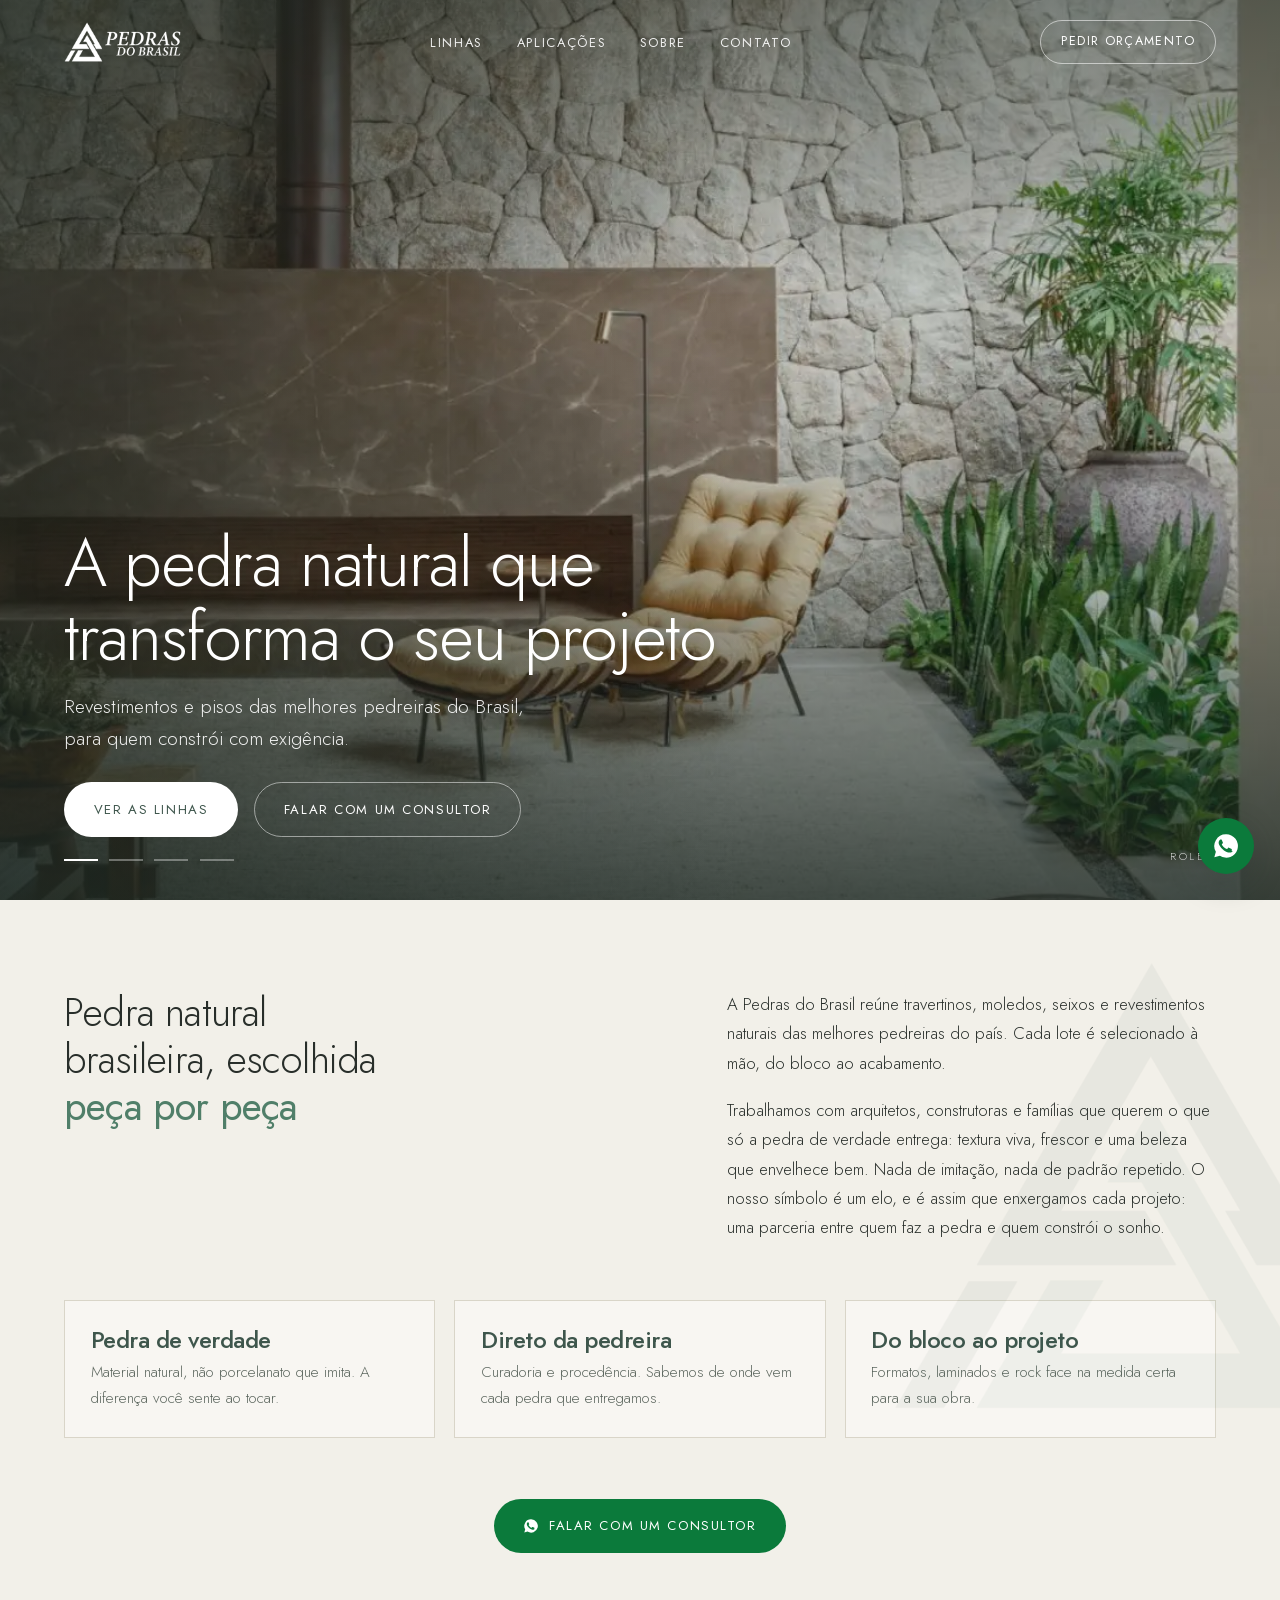
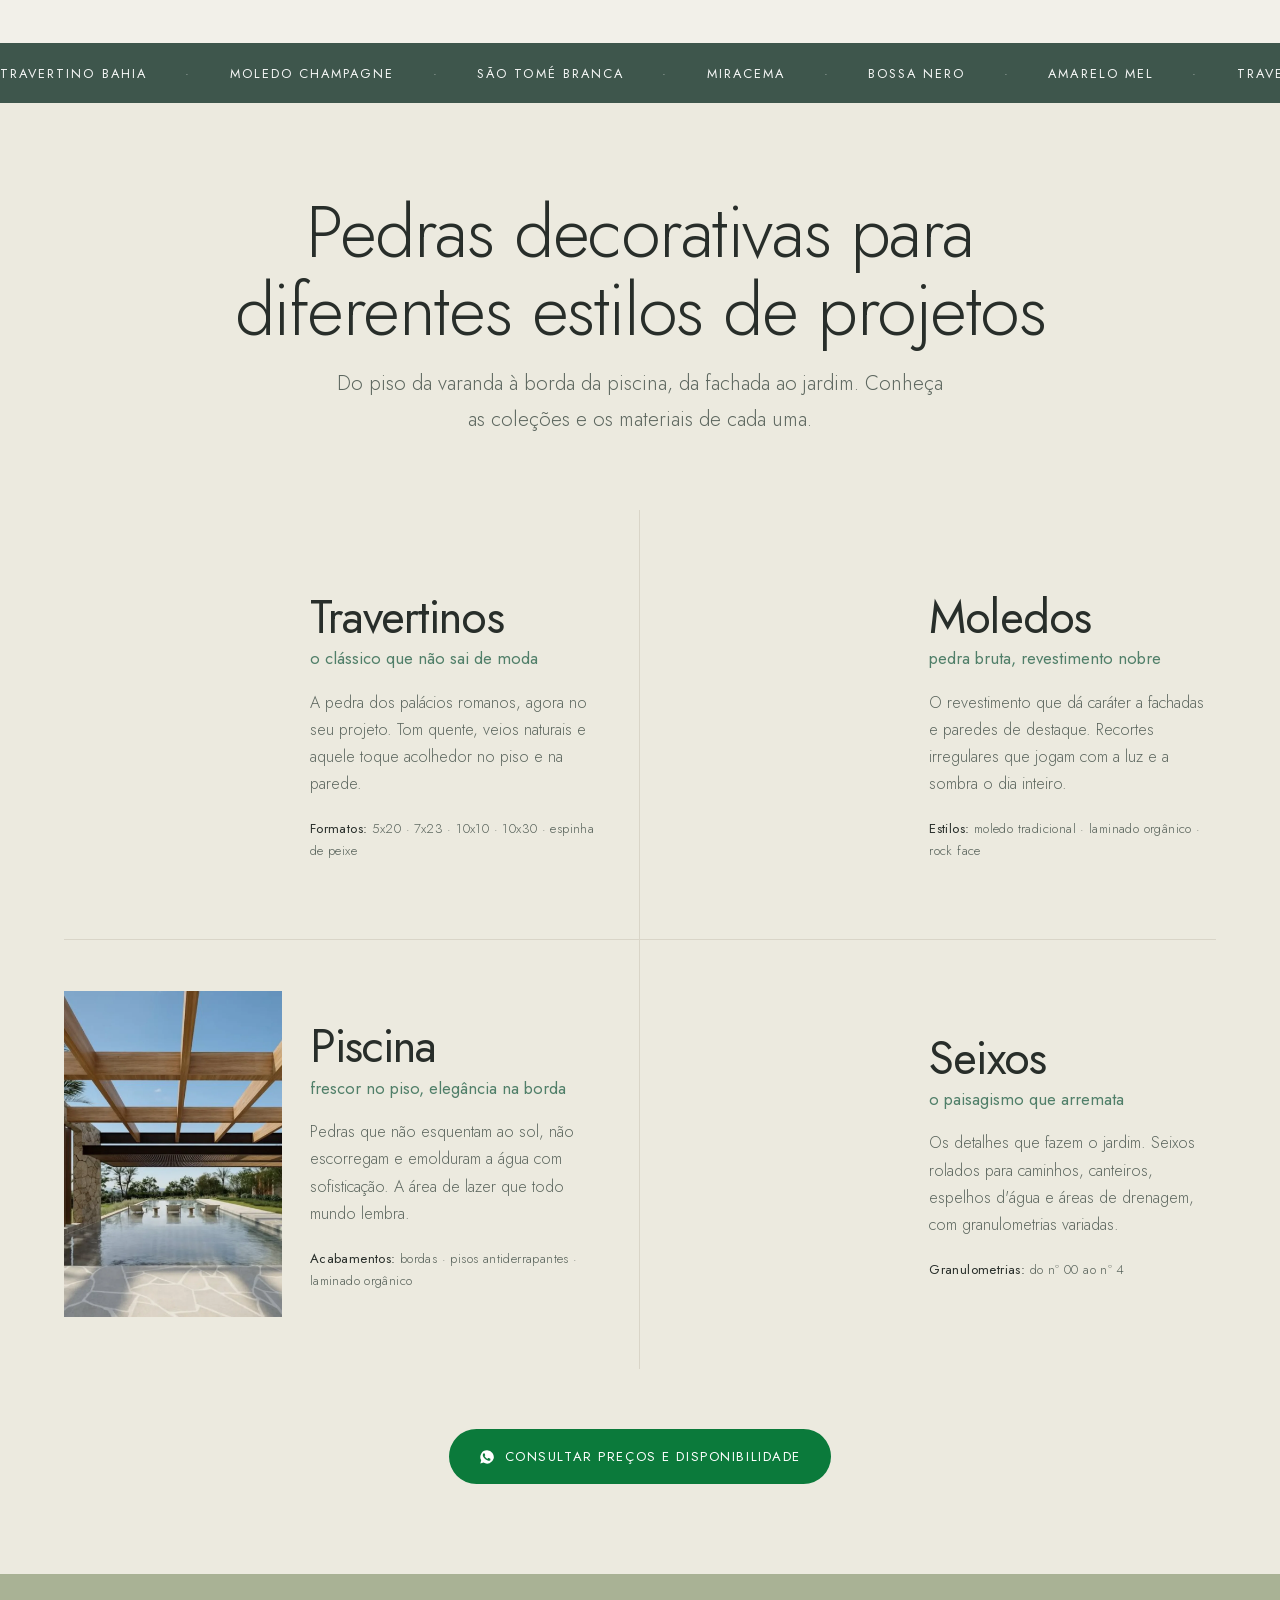
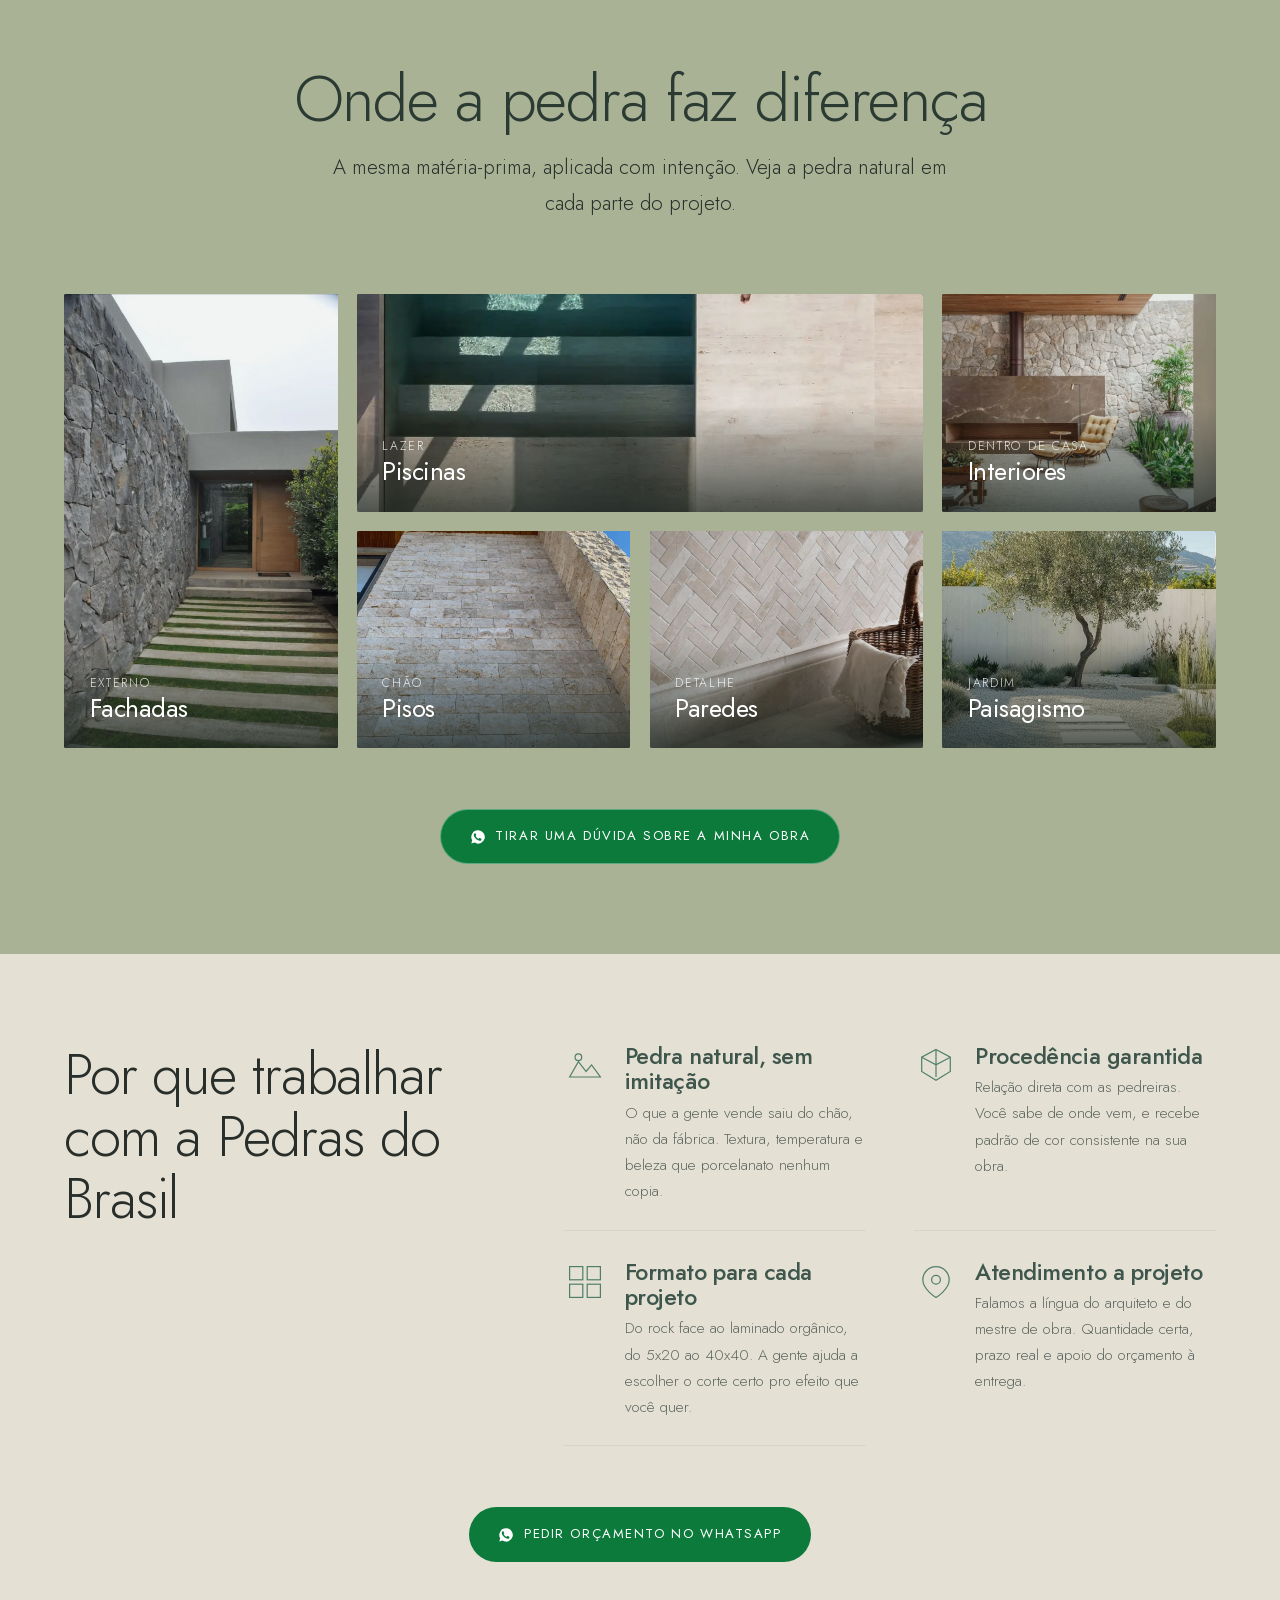
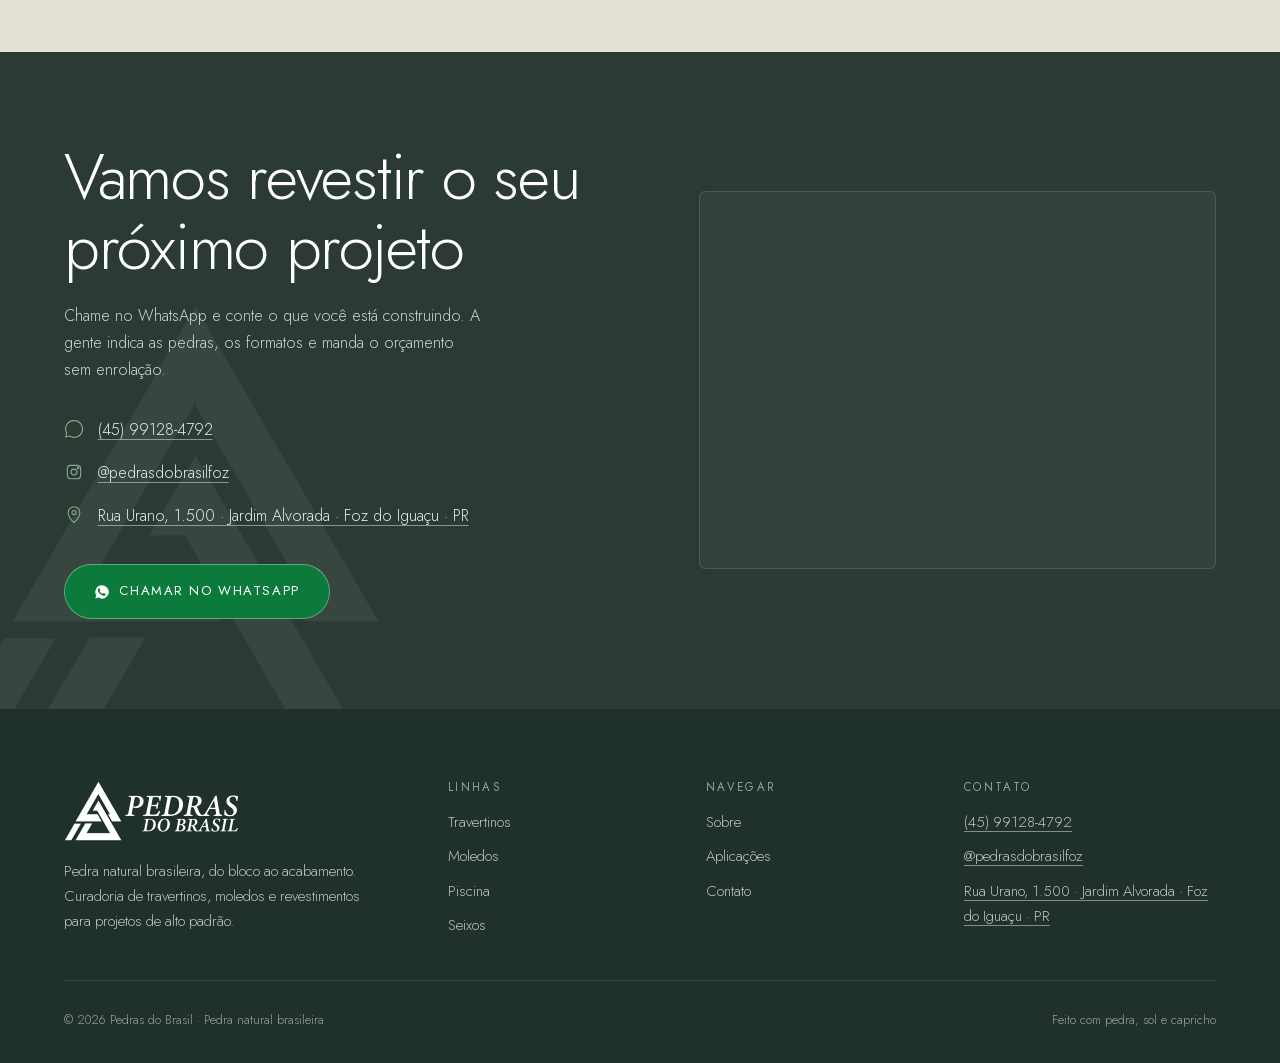
==== commit c6997c52: "fix: stop the sideways drag on mobile; map replaces the form; WhatsApp green The page slid horizonta" ====
--- a/index.html
+++ b/index.html
@@ -33,6 +33,10 @@
 @font-face{font-family:'Jost';font-style:normal;font-weight:300 500;font-display:swap;src:url('assets/fonts/jost-latin.woff2') format('woff2');unicode-range:U+0000-00FF,U+0131,U+0152-0153,U+02BB-02BC,U+02C6,U+02DA,U+02DC,U+0304,U+0308,U+0329,U+2000-206F,U+2074,U+20AC,U+2122,U+2191,U+2193,U+2212,U+2215,U+FEFF,U+FFFD;}
 :root{
   --verde-900:#2b3b33; --verde-800:#3e564c; --verde-700:#465f54; --verde-600:#507f69; --verde-400:#8aa798;
+  /* verde do WhatsApp: os botoes de conversa saem do verde da marca e assumem
+     o verde do app. E o tom escuro da paleta dele, o unico que sustenta texto
+     branco em AA; o #25D366 puro daria 2:1 e o rotulo sumiria no sol. */
+  --wa:#0b7a3b; --wa-hover:#096330;
   --verde-bambu:#a9b295; --bambu-texto:#282e2a;
   --areia:#f2f0e9; --areia-2:#eceadf; --pedra:#e5e0d4; --linha:#d9d5c8;
   --tinta:#282e2a; --tinta-suave:#5d675f; --branco:#fbfaf6;
@@ -43,11 +47,14 @@
   --maxw:1360px;
 }
 *{margin:0;padding:0;box-sizing:border-box}
-html{-webkit-text-size-adjust:100%;scroll-behavior:smooth}
+/* o hidden só no body não segura o arrasto lateral no Safari do iPhone: quem
+   rola o documento lá é o html. clip prende de verdade, sem criar contexto de
+   rolagem que quebraria o position:sticky do cabeçalho. */
+html{-webkit-text-size-adjust:100%;scroll-behavior:smooth;overflow-x:clip}
 body{
   font-family:var(--sans); font-weight:300; color:var(--tinta); background:var(--areia);
   line-height:1.7; -webkit-font-smoothing:antialiased; text-rendering:optimizeLegibility;
-  overflow-x:hidden;
+  overflow-x:hidden; overflow-x:clip; /* hidden é o fallback de quem não tem clip */
 }
 img{display:block;max-width:100%;height:auto}
 a{color:inherit;text-decoration:none}
@@ -109,21 +116,24 @@
 .btn--solid:hover{background:var(--verde-600);color:#fff}
 .btn--ghost{border-color:rgba(255,255,255,.5);color:#fff}
 .btn--ghost:hover{background:rgba(255,255,255,.1);border-color:#fff}
-.btn--wa{background:var(--verde-600);color:#fff}
-.btn--wa:hover{background:var(--verde-700)}
+.btn--wa{background:var(--wa);color:#fff}
+.btn--wa:hover{background:var(--wa-hover)}
 .btn svg{width:16px;height:16px;flex:none}
 
 /* ---- chamada de WhatsApp ao fim de cada secao ---- */
 .sec-cta{display:flex;justify-content:center;margin-top:clamp(2.4rem,5vw,3.8rem)}
-/* nas faixas claras o verde do botao ja separa; nas escuras ele precisa de
-   um contorno claro para nao encostar no fundo */
-.contato .sec-cta .btn--wa,.aplic .sec-cta .btn--wa{border-color:rgba(255,255,255,.34)}
+/* no desktop o container da secao de linhas vira grid de duas colunas; sem
+   isto o botao cairia dentro da primeira coluna em vez de centralizar */
+.linhas .container>.sec-cta{grid-column:1/-1}
+/* nas faixas escuras o botao precisa de um contorno claro para nao encostar
+   no fundo */
+.contato .btn--wa,.aplic .sec-cta .btn--wa{border-color:rgba(255,255,255,.34)}
 
 /* ---- botao flutuante ---- */
 .wa-float{position:fixed;right:clamp(14px,2.2vw,26px);bottom:clamp(14px,2.2vw,26px);z-index:70;
-  width:56px;height:56px;border-radius:50%;background:var(--verde-600);display:grid;place-items:center;
+  width:56px;height:56px;border-radius:50%;background:var(--wa);display:grid;place-items:center;
   box-shadow:0 10px 30px rgba(40,46,42,.28);transition:transform .28s var(--ease),background .28s var(--ease)}
-.wa-float:hover{transform:scale(1.06);background:var(--verde-700)}
+.wa-float:hover{transform:scale(1.06);background:var(--wa-hover)}
 .wa-float svg{width:28px;height:28px;fill:#fff}
 @media (prefers-reduced-motion:reduce){.wa-float{transition:none}}
 .hero__foot{position:absolute;left:0;right:0;bottom:clamp(1.4rem,3vh,2.2rem);display:flex;align-items:center;justify-content:space-between}
@@ -152,7 +162,12 @@
 .marca__body{max-width:62ch}
 .marca__body p{font-size:1.05rem;line-height:1.75}
 .marca__body p+p{margin-top:1.1rem}
-.pillars{display:grid;grid-template-columns:repeat(3,1fr);gap:clamp(1.2rem,3vw,2.6rem);margin-top:clamp(2.2rem,5vw,3.6rem);border-top:1px solid var(--linha);padding-top:clamp(1.8rem,4vw,2.8rem)}
+/* no celular os tres pilares empilham. em tres colunas de ~110px, palavras
+   como "procedencia" e "porcelanato" nao cabem e, como 1fr nao encolhe abaixo
+   do conteudo minimo, o grid empurrava a largura da pagina inteira: era o que
+   fazia o site deslizar de lado ao rolar. minmax(0,1fr) fecha essa porta. */
+.pillars{display:grid;grid-template-columns:1fr;gap:clamp(1.2rem,3vw,2.6rem);margin-top:clamp(2.2rem,5vw,3.6rem);border-top:1px solid var(--linha);padding-top:clamp(1.8rem,4vw,2.8rem)}
+@media(min-width:620px){.pillars{grid-template-columns:repeat(3,minmax(0,1fr))}}
 .pillar h3{font-size:1.5rem;font-weight:500;color:var(--verde-800)}
 .pillar p{font-size:.95rem;color:var(--tinta-suave);margin-top:.4rem}
 @media(min-width:760px){
@@ -289,23 +304,23 @@
 .contato__info a,.footer__contato a{text-decoration:underline;text-decoration-thickness:1px;
   text-underline-offset:.26em;text-decoration-color:rgba(255,255,255,.45);transition:text-decoration-color .3s,color .3s}
 .contato__info a:hover,.footer__contato a:hover{text-decoration-color:currentColor}
-.form{background:rgba(255,255,255,.04);border:1px solid rgba(255,255,255,.12);border-radius:6px;padding:clamp(1.5rem,3vw,2.4rem)}
-.form h3{font-size:1.7rem;font-weight:400;margin-bottom:1.3rem}
-.field{margin-bottom:1.05rem}
-.field label{display:block;font-family:var(--sans);font-weight:300;font-size:.72rem;letter-spacing:.14em;text-transform:uppercase;color:var(--verde-400);margin-bottom:.4rem}
-.field input,.field textarea{width:100%;background:transparent;border:0;border-bottom:1px solid rgba(255,255,255,.24);
-  color:#fff;font-family:var(--sans);font-weight:300;font-size:1rem;padding:.55rem 0;transition:border-color .3s}
-.field input:focus,.field textarea:focus{outline:0;border-color:var(--verde-400)}
-.field textarea{resize:vertical;min-height:64px}
-.field input::placeholder,.field textarea::placeholder{color:rgba(255,255,255,.35)}
-.form .btn{width:100%;justify-content:center;margin-top:.6rem}
-@media(min-width:920px){.contato__grid{grid-template-columns:1.05fr .95fr;align-items:center}}
+.contato__cta{margin-top:2.2rem}
+/* mapa no lugar do formulário: a moldura é a mesma que o formulário tinha,
+   e o filtro assenta o cinza do Google no verde da seção */
+/* altura em vez de aspect-ratio: com min-height a proporção fixa devolvia uma
+   largura maior que a do container e o mapa estourava a tela no celular */
+.mapa{border:1px solid rgba(255,255,255,.12);border-radius:6px;overflow:hidden;
+  background:rgba(255,255,255,.04);height:clamp(280px,62vw,380px)}
+.mapa iframe{width:100%;height:100%;border:0;display:block;
+  filter:saturate(.75) contrast(1.02)}
+@media(min-width:920px){.contato__grid{grid-template-columns:1.05fr .95fr;align-items:center}
+  .mapa{height:clamp(360px,42vh,460px)}}
 
 /* ============ FOOTER ============ */
 .footer{background:#20302a;color:rgba(255,255,255,.72);padding-block:clamp(3rem,6vw,4.5rem) 2rem}
 .footer__top{display:grid;grid-template-columns:1fr;gap:2.4rem;padding-bottom:2.6rem;border-bottom:1px solid rgba(255,255,255,.12)}
 .footer__logo{height:60px;width:auto;margin-bottom:1.1rem}
-.footer__col h4{font-family:var(--sans);font-weight:400;font-size:.72rem;letter-spacing:.2em;text-transform:uppercase;color:var(--verde-400);margin-bottom:1rem}
+.footer__col h3{font-family:var(--sans);font-weight:400;font-size:.72rem;letter-spacing:.2em;text-transform:uppercase;color:var(--verde-400);margin-bottom:1rem}
 .footer__col ul{list-style:none;display:flex;flex-direction:column;gap:.6rem}
 .footer__col a,.footer__col li{font-size:.92rem;font-weight:300}
 .footer__col a:hover{color:#fff}
@@ -606,24 +621,22 @@
   <div class="container contato__grid">
     <div class="contato__head rv">
       <h2>Vamos revestir o seu próximo projeto</h2>
-      <p>Conte o que você está construindo. A gente indica as pedras, os formatos e manda o orçamento sem enrolação.</p>
+      <p>Chame no WhatsApp e conte o que você está construindo. A gente indica as pedras, os formatos e manda o orçamento sem enrolação.</p>
       <div class="contato__info">
         <div class="ci"><svg viewBox="0 0 24 24"><path d="M12 2a10 10 0 00-8.7 15l-1.3 4.7 4.8-1.3A10 10 0 1012 2z"/></svg><a href="obrigado.html?c=contato" id="wa-link">(45) 99128-4792</a></div>
         <div class="ci"><svg viewBox="0 0 24 24"><rect x="4" y="4" width="16" height="16" rx="4"/><circle cx="12" cy="12" r="3.5"/><circle cx="17" cy="7" r="1"/></svg><a href="https://instagram.com/pedrasdobrasilfoz" target="_blank" rel="noopener">@pedrasdobrasilfoz</a></div>
         <div class="ci"><svg viewBox="0 0 24 24"><path d="M12 21s-7-6-7-12a7 7 0 0114 0c0 6-7 12-7 12z"/><circle cx="12" cy="9" r="2.5"/></svg><a class="map-link" href="#" target="_blank" rel="noopener">Rua Urano, 1.500 · Jardim Alvorada · Foz do Iguaçu · PR</a></div>
       </div>
-    </div>
-    <form class="form rv rv-d1" id="form">
-      <h3>Vamos conversar sobre o seu projeto?</h3>
-      <div class="field"><label for="f-nome">Nome</label><input id="f-nome" name="nome" type="text" placeholder="Como podemos te chamar" required></div>
-      <div class="field"><label for="f-tel">WhatsApp</label><input id="f-tel" name="tel" type="tel" placeholder="(00) 00000-0000" required></div>
-      <div class="field"><label for="f-cidade">Cidade / obra</label><input id="f-cidade" name="cidade" type="text" placeholder="Onde é o projeto"></div>
-      <div class="field"><label for="f-msg">O que você procura</label><textarea id="f-msg" name="msg" placeholder="Ex: travertino para borda de piscina, uns 40m²"></textarea></div>
-      <button type="submit" class="btn btn--wa">
+      <a class="btn btn--wa contato__cta" href="obrigado.html?c=contato">
         <svg viewBox="0 0 24 24" fill="currentColor" aria-hidden="true"><path d="M12 2a10 10 0 00-8.7 15l-1.3 4.7 4.8-1.3A10 10 0 1012 2zm5.8 14.2c-.2.7-1.4 1.3-2 1.4-.5.1-1.2.1-1.9-.1-.4-.1-1-.3-1.8-.6-3-1.3-5-4.4-5.2-4.6-.1-.2-1.2-1.6-1.2-3s.7-2.1 1-2.4c.2-.3.5-.4.7-.4h.5c.2 0 .4 0 .6.5l.8 2c.1.1.1.3 0 .5l-.4.5-.3.3c-.1.1-.3.3-.1.6.2.3.8 1.3 1.7 2.1 1.2 1 2.1 1.4 2.4 1.5.3.1.5.1.6-.1l.7-.9c.2-.2.4-.2.6-.1l1.9.9c.3.1.5.2.5.3.1.2.1.7-.1 1.4z"/></svg>
-        Enviar pelo WhatsApp
-      </button>
-    </form>
+        Chamar no WhatsApp
+      </a>
+    </div>
+    <div class="mapa rv rv-d1">
+      <iframe title="Mapa da Pedras do Brasil na Rua Urano, 1.500, Jardim Alvorada, Foz do Iguaçu"
+        src="https://www.google.com/maps?q=Rua%20Urano%2C%201500%20-%20Jardim%20Alvorada%2C%20Foz%20do%20Igua%C3%A7u%20-%20PR&amp;output=embed"
+        loading="lazy" referrerpolicy="no-referrer-when-downgrade" allowfullscreen></iframe>
+    </div>
   </div>
 </section>
 
@@ -636,7 +649,7 @@
         <p class="footer__blurb">Pedra natural brasileira, do bloco ao acabamento. Curadoria de travertinos, moledos e revestimentos para projetos de alto padrão.</p>
       </div>
       <div class="footer__col">
-        <h4>Linhas</h4>
+        <h3>Linhas</h3>
         <ul>
           <li><a href="#linhas">Travertinos</a></li>
           <li><a href="#linhas">Moledos</a></li>
@@ -646,7 +659,7 @@
         </ul>
       </div>
       <div class="footer__col">
-        <h4>Navegar</h4>
+        <h3>Navegar</h3>
         <ul>
           <li><a href="#marca">Sobre</a></li>
           <li hidden><a href="#amostras">Amostras</a></li>
@@ -655,7 +668,7 @@
         </ul>
       </div>
       <div class="footer__col">
-        <h4>Contato</h4>
+        <h3>Contato</h3>
         <ul class="footer__contato">
           <li><a href="#" class="wa-link">(45) 99128-4792</a></li>
           <li><a href="https://instagram.com/pedrasdobrasilfoz" target="_blank" rel="noopener">@pedrasdobrasilfoz</a></li>
@@ -744,21 +757,6 @@
   var mapsURL='https://www.google.com/maps/search/?api=1&query='+encodeURIComponent(ENDERECO);
   d.querySelectorAll('.map-link').forEach(function(a){a.href=mapsURL;});
 
-  var form=d.getElementById('form');
-  form.addEventListener('submit',function(ev){
-    ev.preventDefault();
-    var f=ev.target;
-    var txt='Olá! Vim pelo site da Pedras do Brasil.\n\n'+
-      'Nome: '+(f.nome.value||'-')+'\n'+
-      'WhatsApp: '+(f.tel.value||'-')+'\n'+
-      'Cidade/obra: '+(f.cidade.value||'-')+'\n'+
-      'Procuro: '+(f.msg.value||'-');
-    /* a mensagem vai pela sessão, não pela URL: são dados do lead e não
-       devem acabar registrados na URL da página de obrigado */
-    try{ sessionStorage.setItem('pdb_msg',txt); }catch(e){}
-    location.href='obrigado.html?c=form';
-  });
-
   d.getElementById('ano').textContent=new Date().getFullYear();
 })();
 </script>
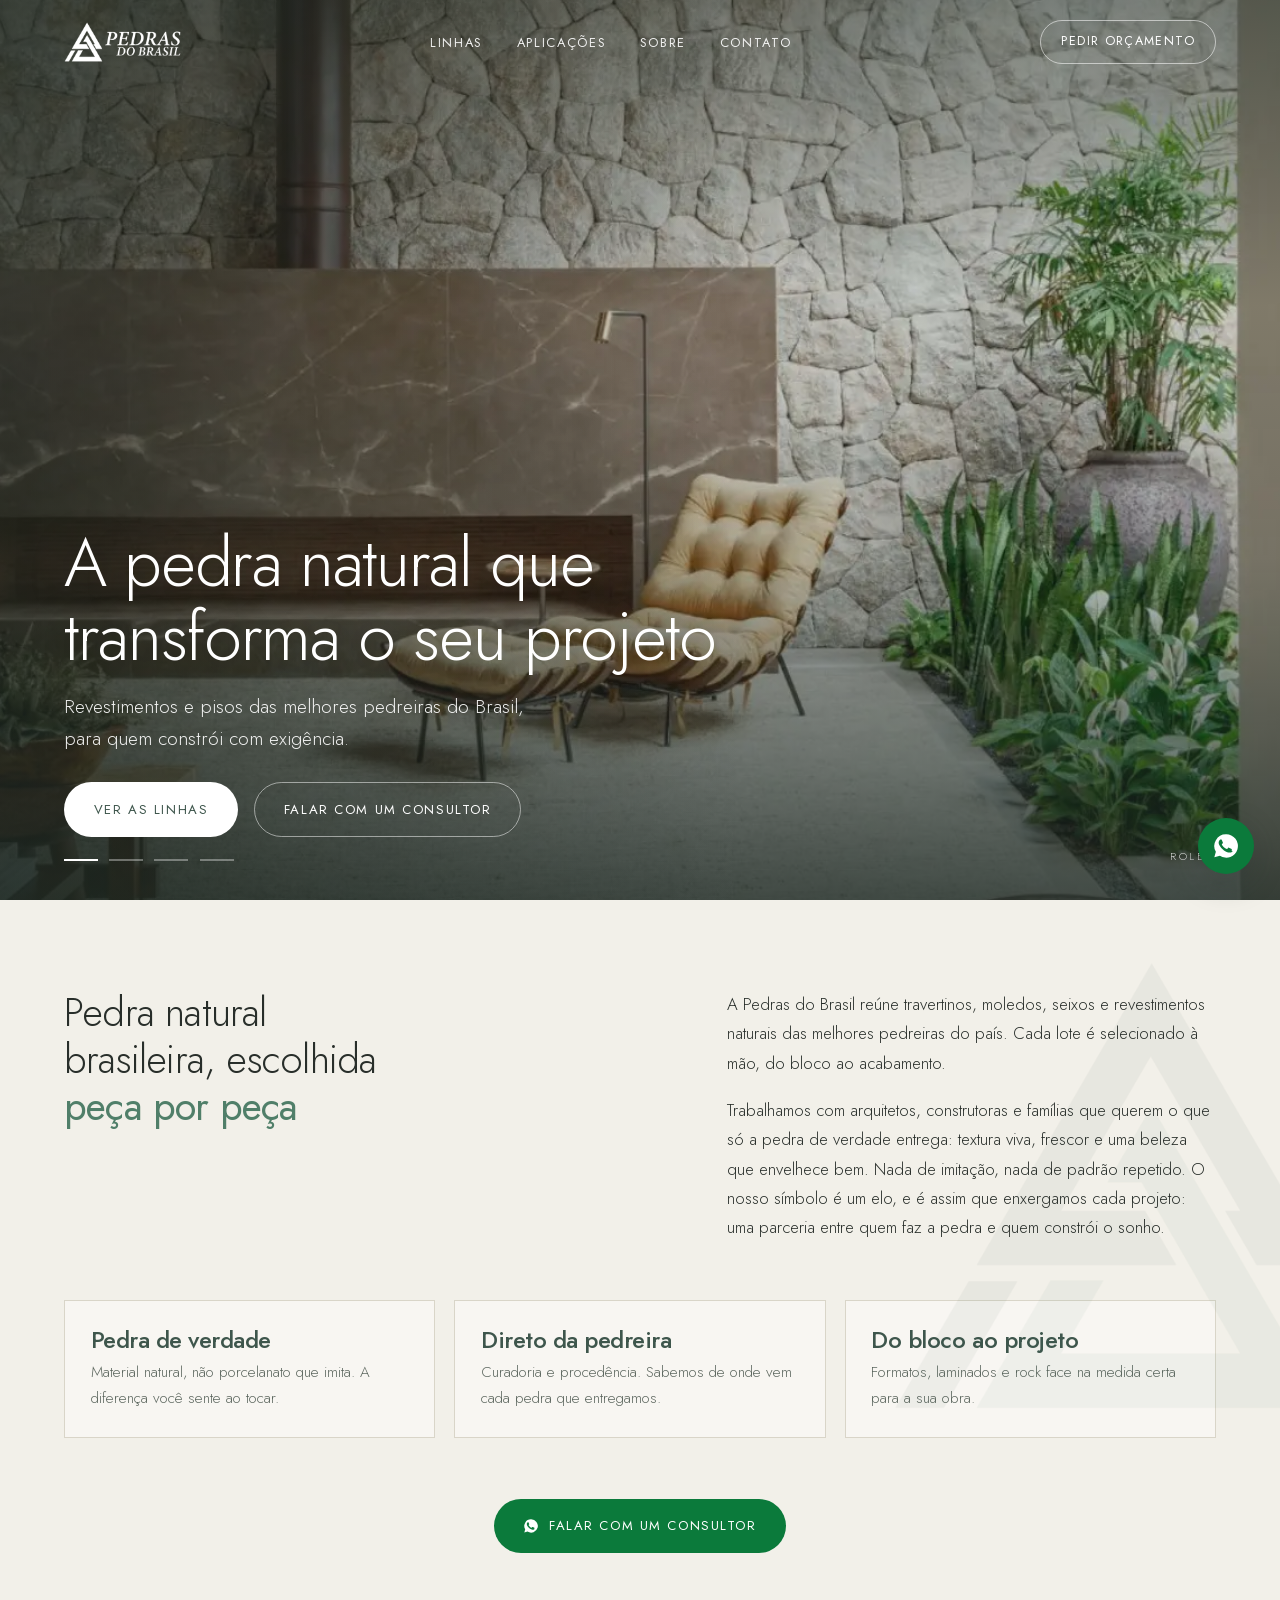
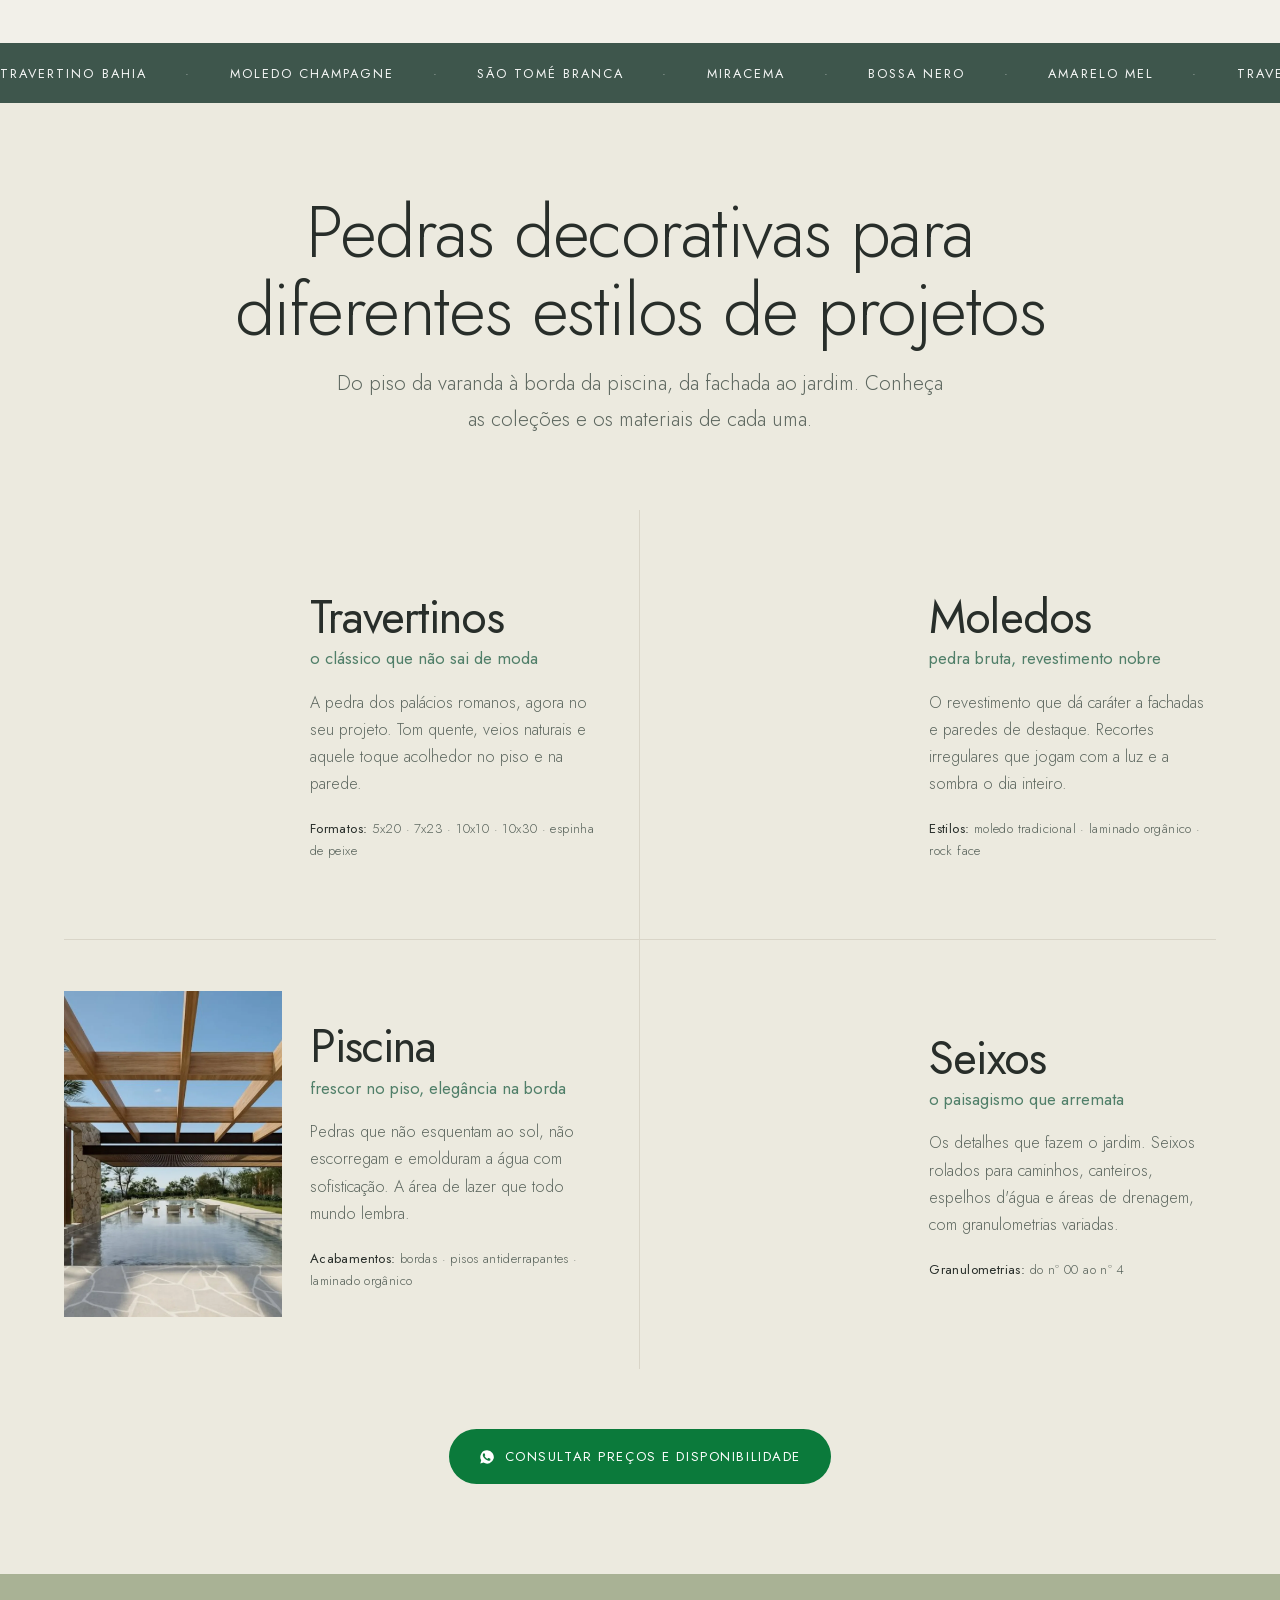
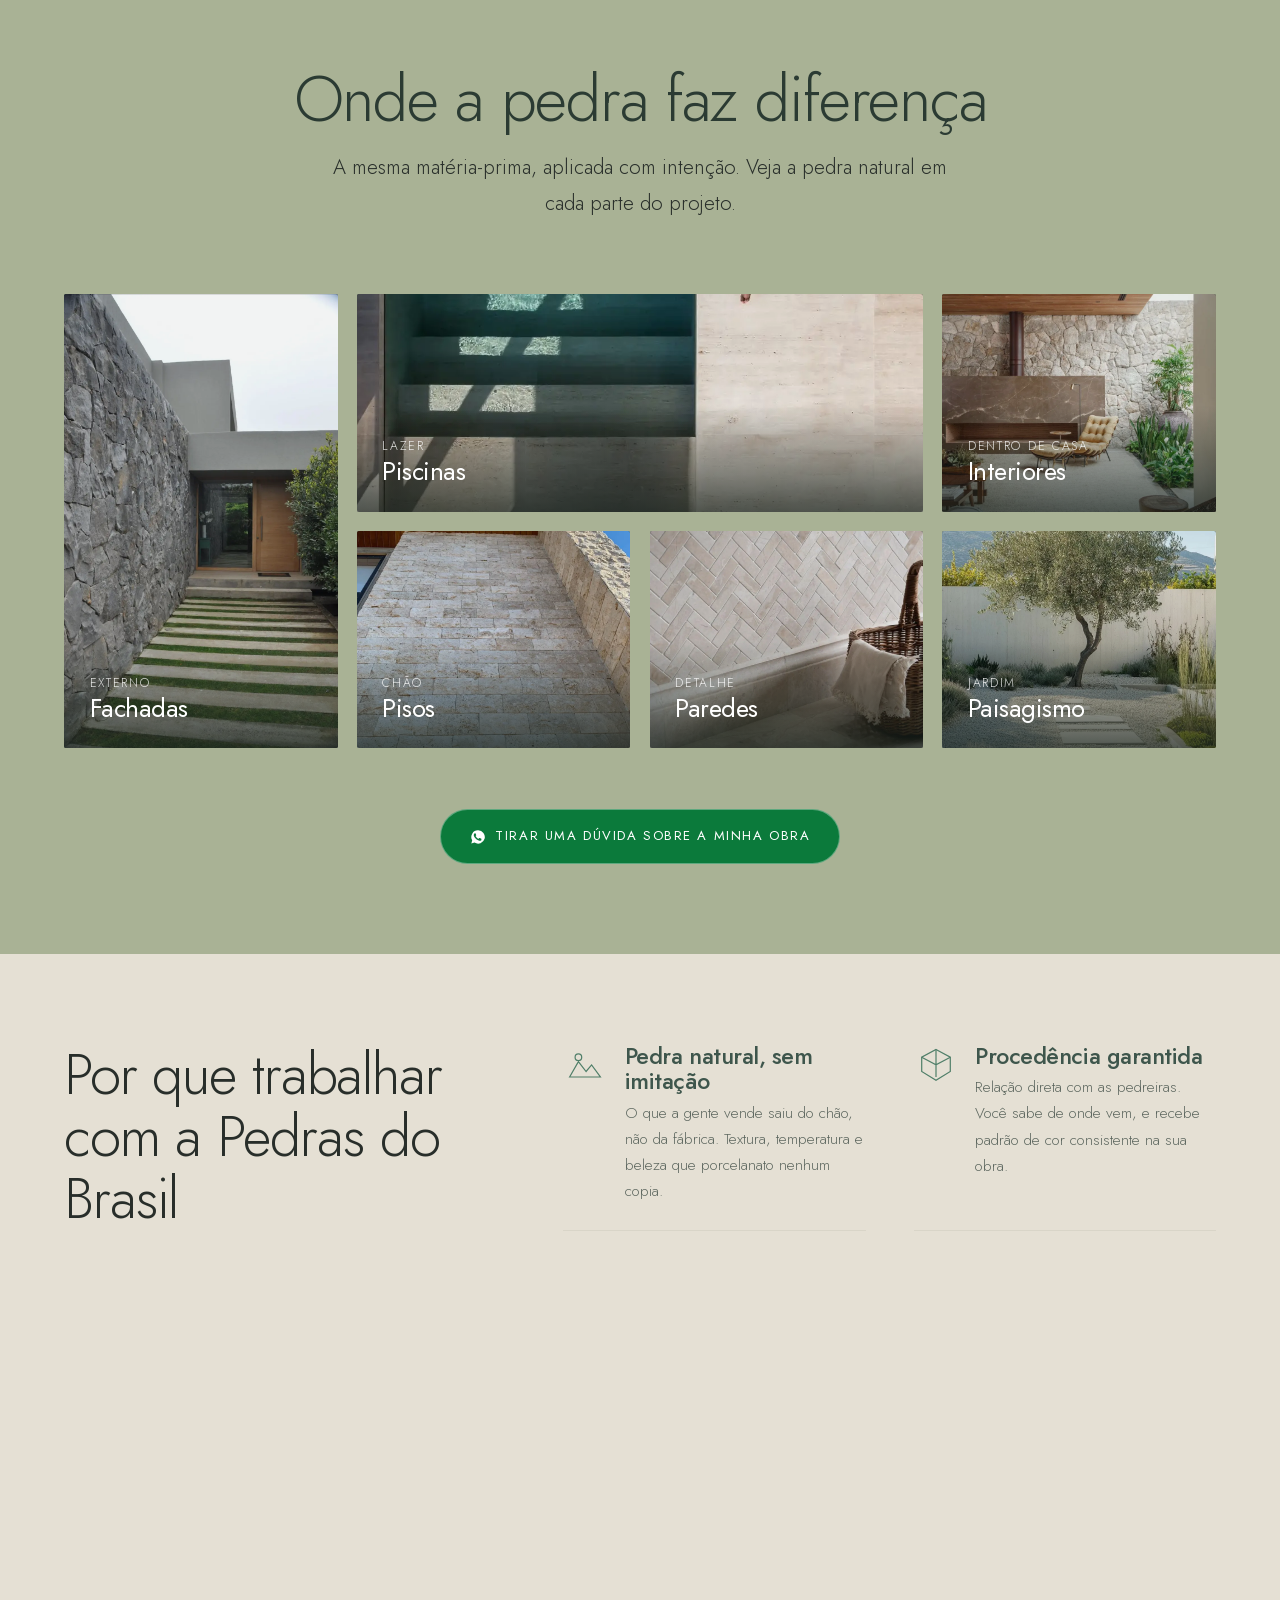
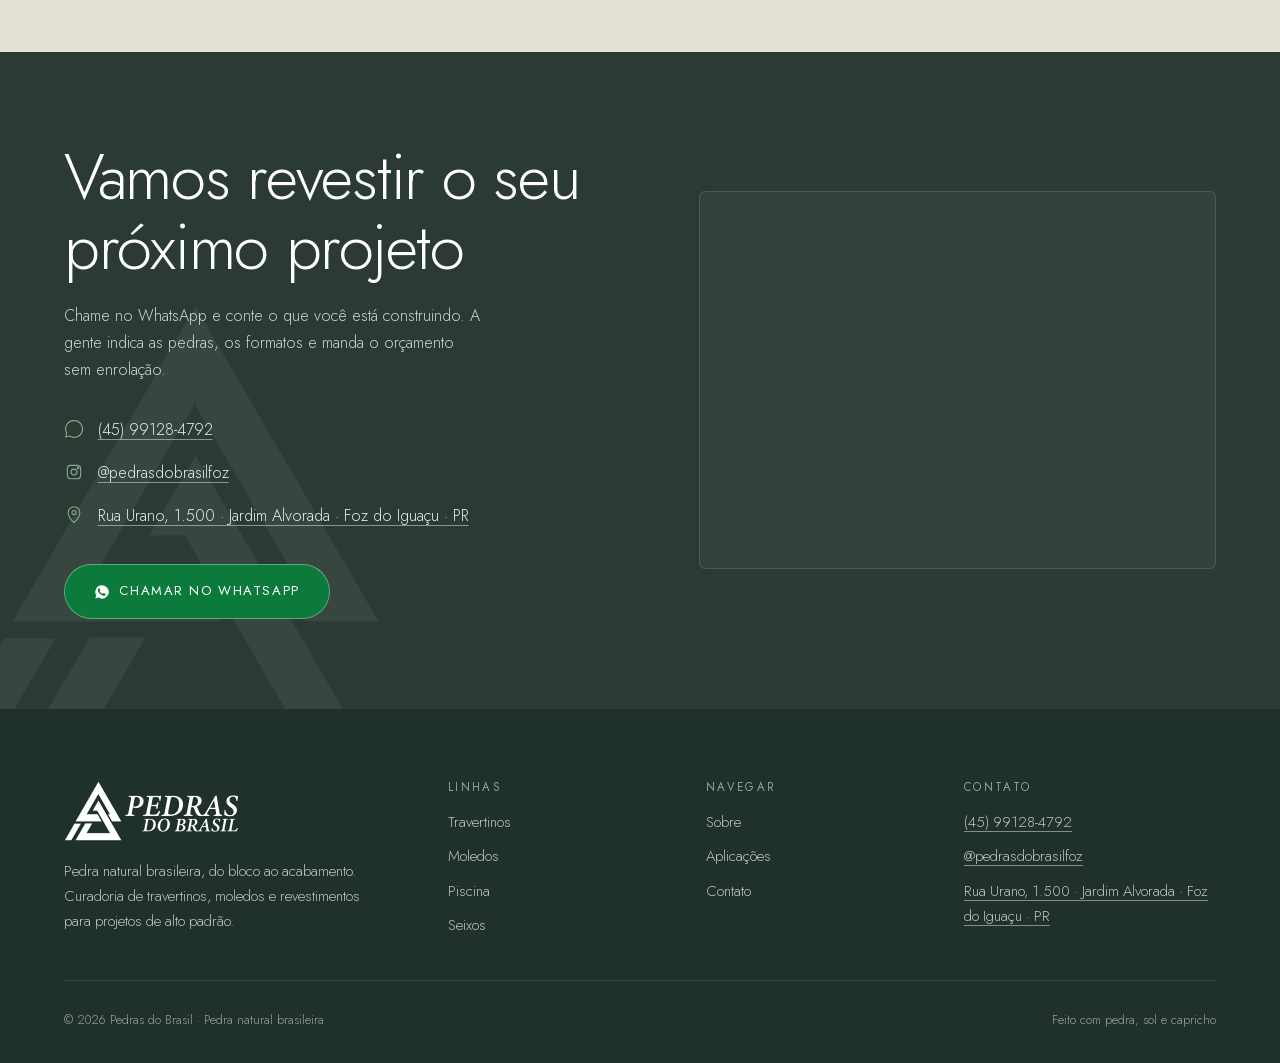
==== commit 9d34a378: "fix: equal-width stacked buttons on mobile Co-Authored-By: Claude Opus 5.5 <noreply@anthropic.com>" ====
--- a/index.html
+++ b/index.html
@@ -9,8 +9,25 @@
 new Date().getTime(),event:'gtm.js'});var f=d.getElementsByTagName(s)[0],
 j=d.createElement(s),dl=l!='dataLayer'?'&l='+l:'';j.async=true;j.src=
 'https://www.googletagmanager.com/gtm.js?id='+i+dl;f.parentNode.insertBefore(j,f);
-})(window,document,'script','dataLayer','GTM-PLKSCMBM');</script>
+})(window,document,'script','dataLayer','GTM-MQ7HWKQK');</script>
 <!-- End Google Tag Manager -->
+<!-- Meta Pixel Code -->
+<script>
+!function(f,b,e,v,n,t,s)
+{if(f.fbq)return;n=f.fbq=function(){n.callMethod?
+n.callMethod.apply(n,arguments):n.queue.push(arguments)};
+if(!f._fbq)f._fbq=n;n.push=n;n.loaded=!0;n.version='2.0';
+n.queue=[];t=b.createElement(e);t.async=!0;
+t.src=v;s=b.getElementsByTagName(e)[0];
+s.parentNode.insertBefore(t,s)}(window, document,'script',
+'https://connect.facebook.net/en_US/fbevents.js');
+fbq('init', '1775236810333602');
+fbq('track', 'PageView');
+</script>
+<noscript><img height="1" width="1" style="display:none"
+src="https://www.facebook.com/tr?id=1775236810333602&ev=PageView&noscript=1"
+/></noscript>
+<!-- End Meta Pixel Code -->
 <title>Pedras do Brasil · Revestimentos e pisos em pedra natural</title>
 <meta name="description" content="Travertinos, moledos, revestimentos para piscina, calçadas e seixos em pedra natural brasileira. Curadoria de pedras das melhores pedreiras do país para projetos de alto padrão.">
 <meta name="theme-color" content="#3e564c">
@@ -349,11 +366,17 @@
 }
 @media(min-width:901px){.mobile{display:none}}
 @media(prefers-reduced-motion:reduce){*{animation-duration:.001s!important;transition-duration:.001s!important}}
+
+/* celular: botões empilhados sempre na mesma largura (a do mais largo) */
+@media (max-width:600px){
+  .hero__actions{display:grid;grid-template-columns:minmax(0,max-content);width:fit-content;max-width:100%;}
+  .hero__actions>*{width:100%;justify-content:center;text-align:center}
+}
 </style>
 </head>
 <body>
 <!-- Google Tag Manager (noscript) -->
-<noscript><iframe src="https://www.googletagmanager.com/ns.html?id=GTM-PLKSCMBM"
+<noscript><iframe src="https://www.googletagmanager.com/ns.html?id=GTM-MQ7HWKQK"
 height="0" width="0" style="display:none;visibility:hidden"></iframe></noscript>
 <!-- End Google Tag Manager -->
 
